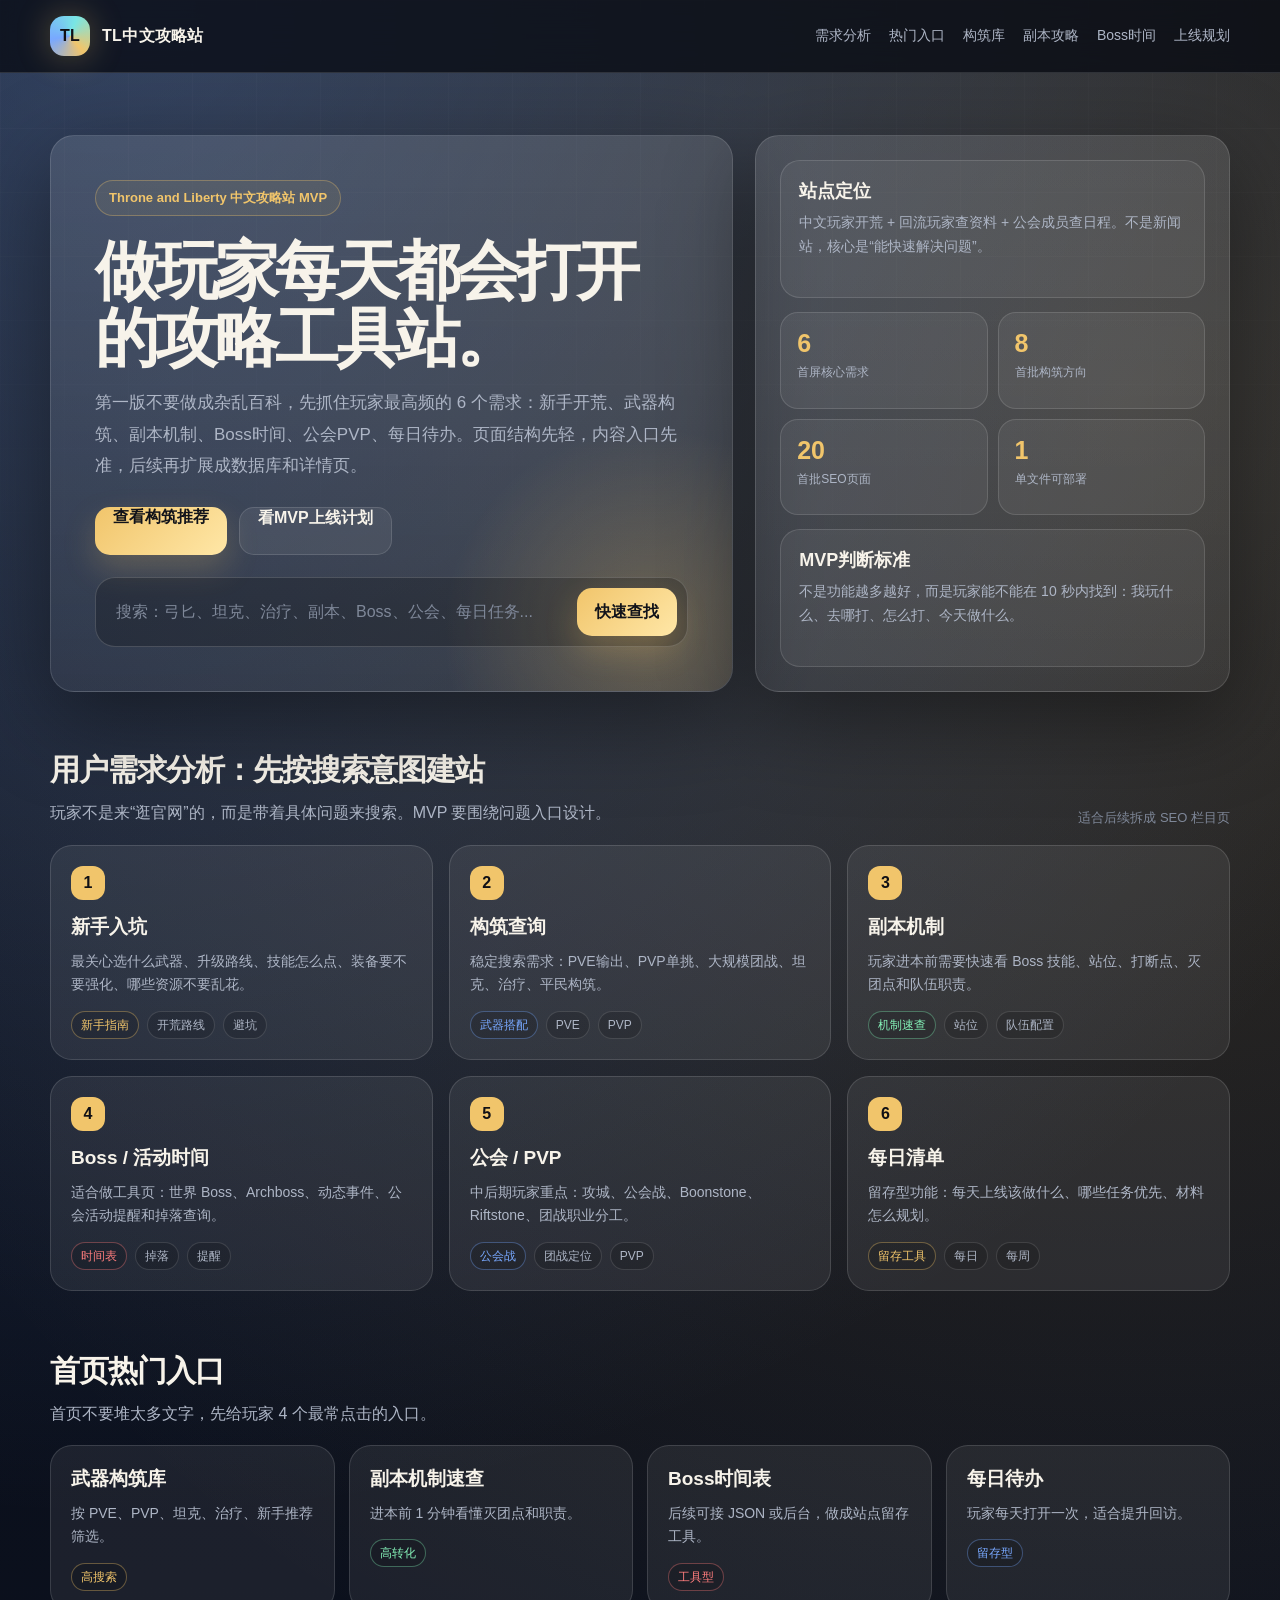
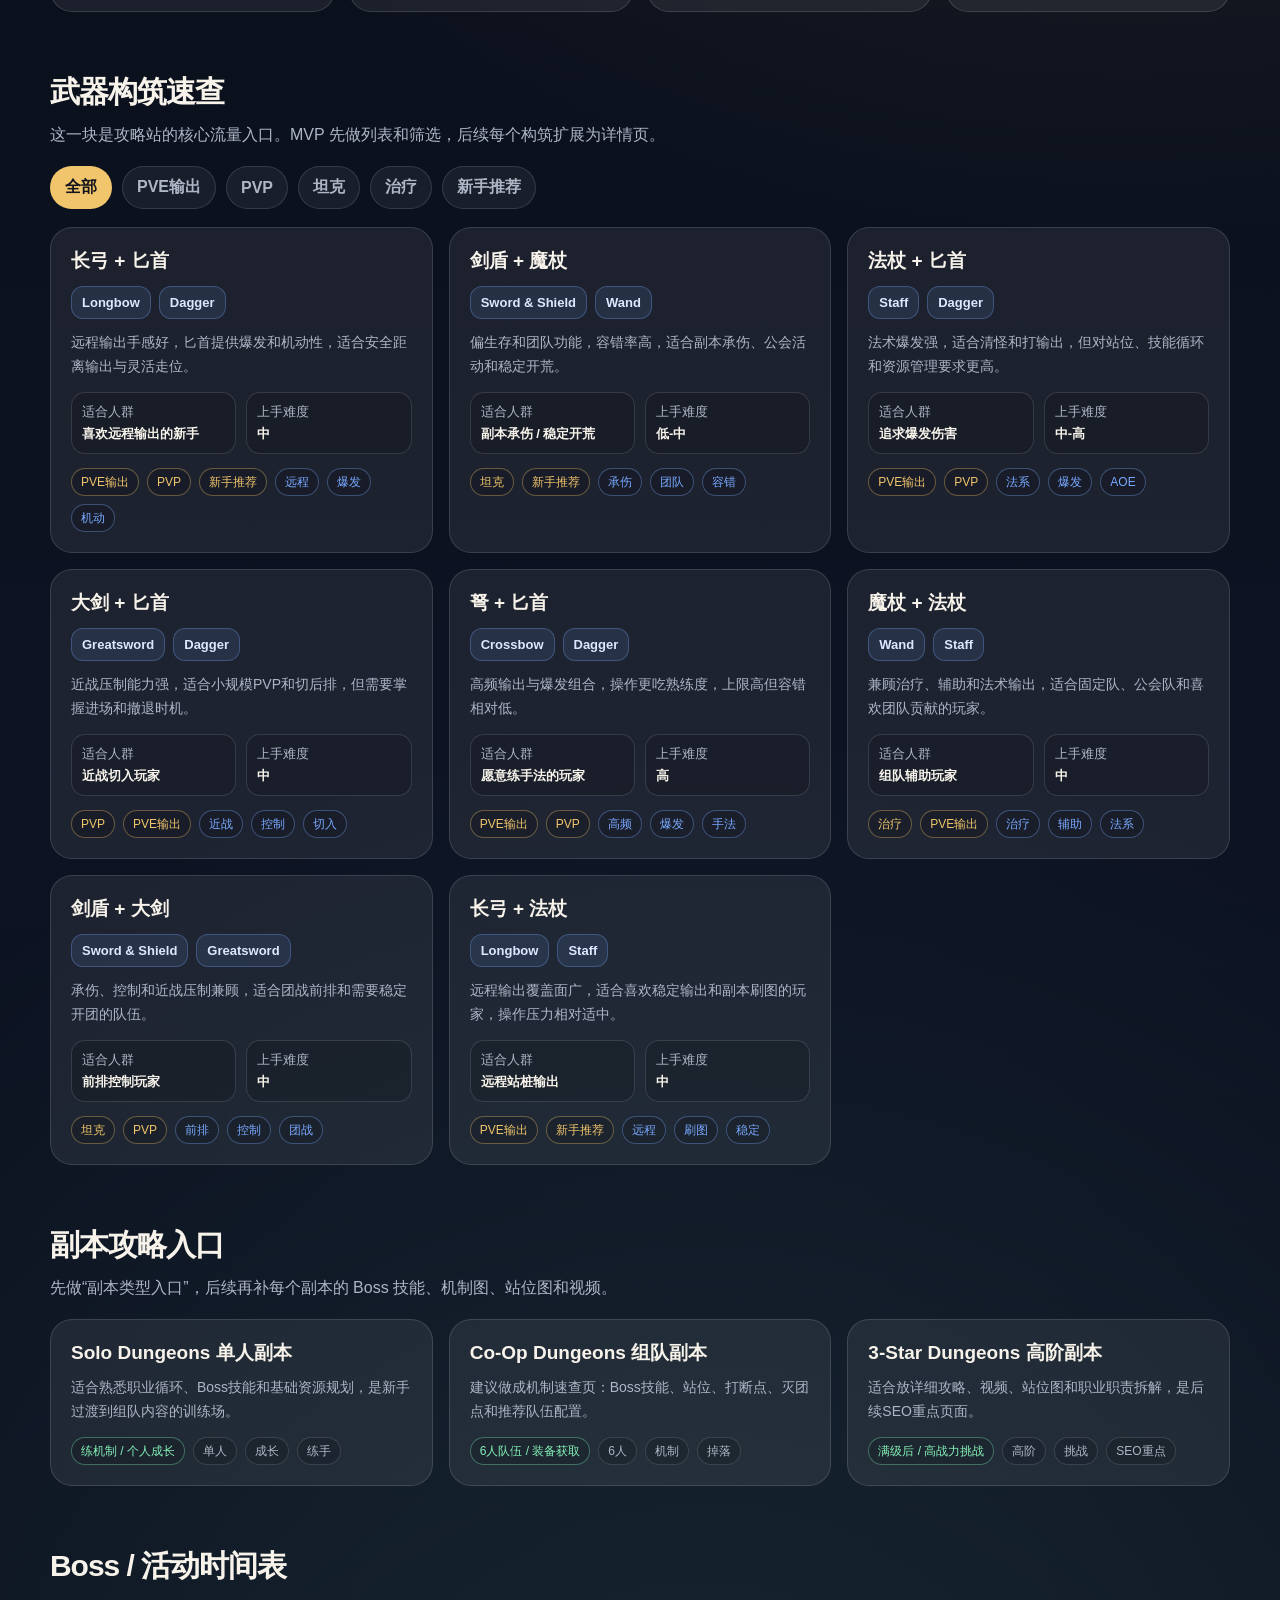
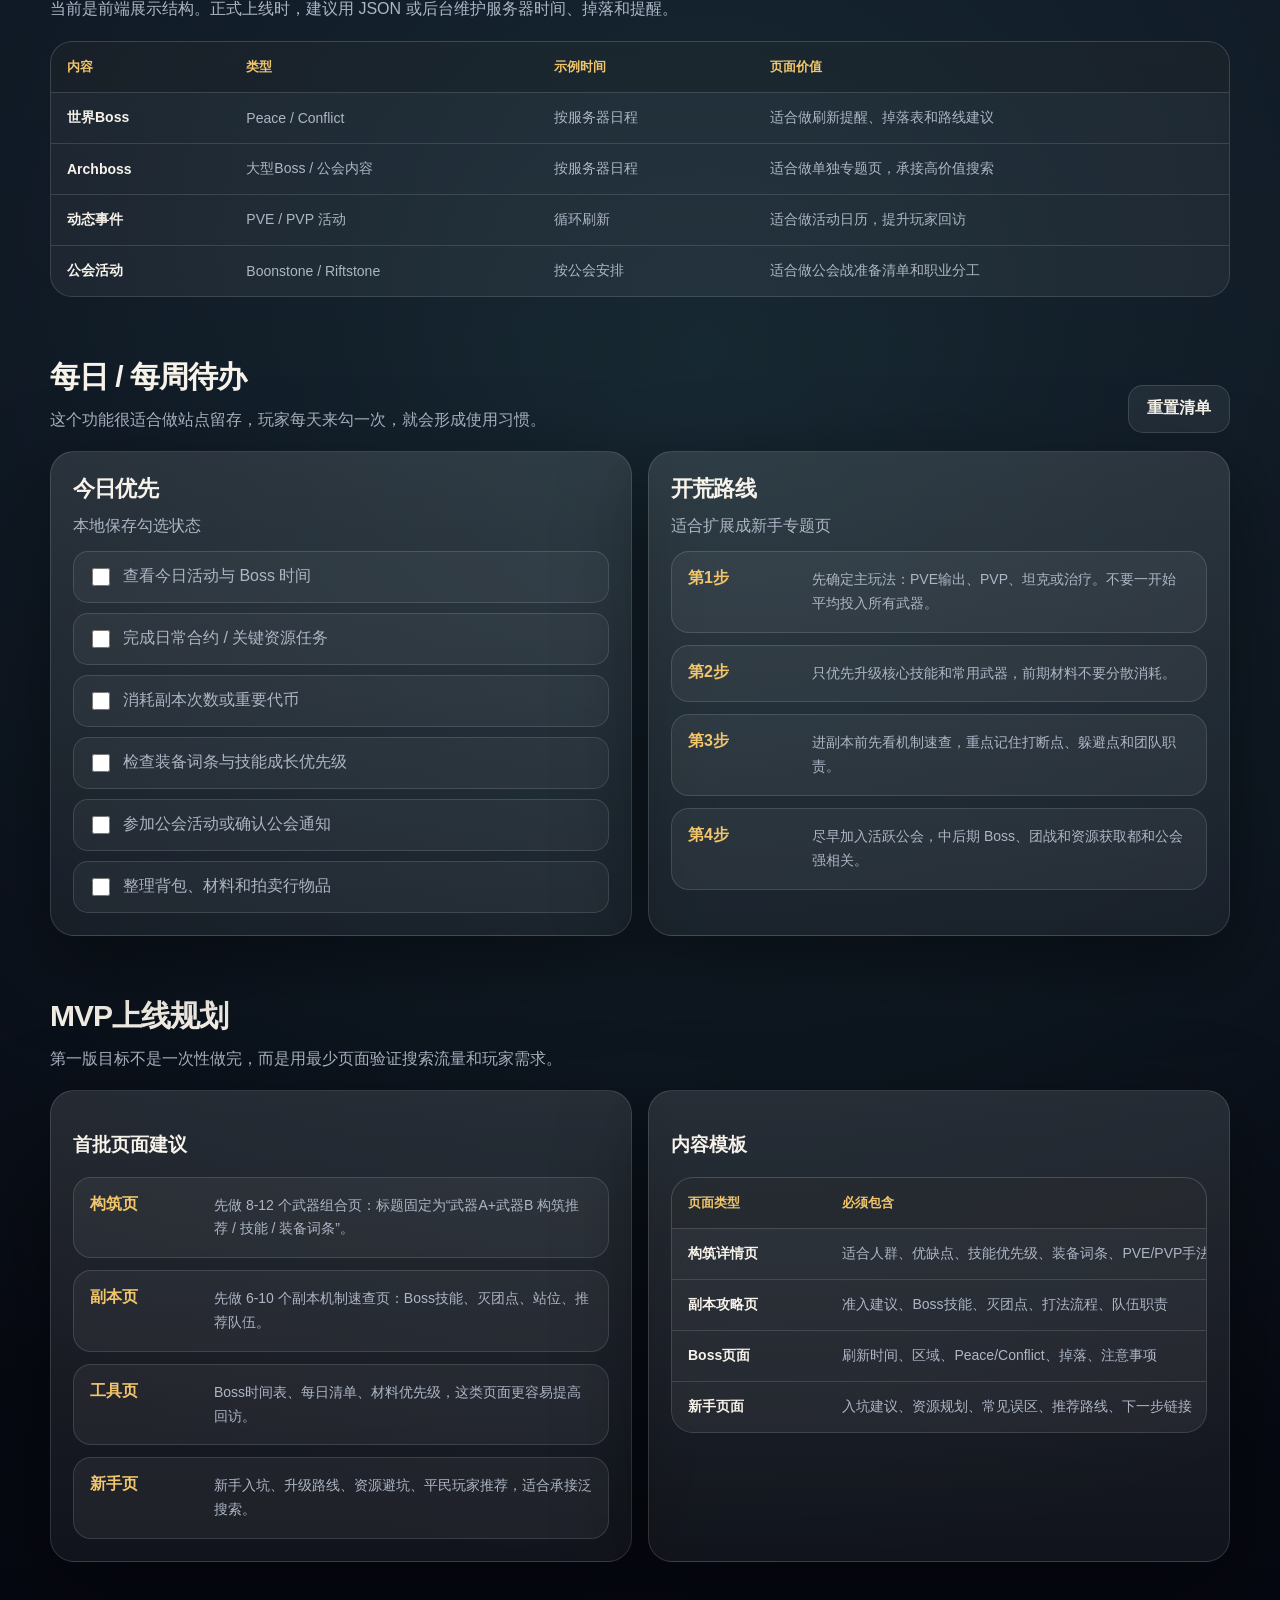
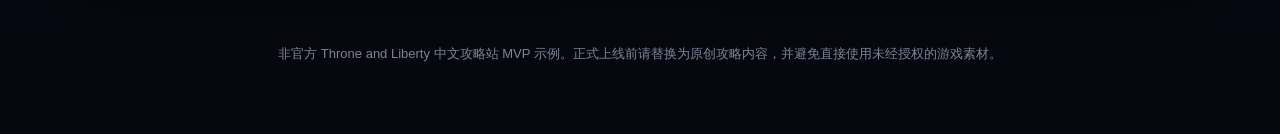
==== index.html @ 1a60528e "first website" ====
<!DOCTYPE html>
<html lang="zh-CN">
<head>
  <meta charset="UTF-8" />
  <meta name="viewport" content="width=device-width, initial-scale=1.0" />
  <title>Throne and Liberty 中文攻略站 MVP | 构筑、副本、Boss、每日清单</title>
  <meta name="description" content="Throne and Liberty 中文攻略站 MVP：新手开荒、武器构筑、副本机制、Boss时间、公会PVP、每日待办与SEO内容规划。" />
  <style>
    :root {
      --bg: #070a12;
      --bg2: #0d1322;
      --card: rgba(255,255,255,0.072);
      --card2: rgba(255,255,255,0.105);
      --line: rgba(255,255,255,0.13);
      --line2: rgba(241,197,107,0.32);
      --text: #f7f3ea;
      --muted: #aeb6c6;
      --muted2: #7f8899;
      --gold: #f1c56b;
      --blue: #78a8ff;
      --cyan: #79e6e4;
      --green: #84f0b7;
      --red: #ff7d7d;
      --shadow: 0 26px 90px rgba(0,0,0,.44);
      --radius: 24px;
    }

    * { box-sizing: border-box; }
    html { scroll-behavior: smooth; }
    body {
      margin: 0;
      color: var(--text);
      font-family: -apple-system, BlinkMacSystemFont, "Segoe UI", "Microsoft YaHei", Arial, sans-serif;
      background:
        radial-gradient(circle at 10% 0%, rgba(120,168,255,.32), transparent 30%),
        radial-gradient(circle at 88% 8%, rgba(241,197,107,.20), transparent 31%),
        radial-gradient(circle at 55% 72%, rgba(121,230,228,.12), transparent 34%),
        linear-gradient(180deg, var(--bg), var(--bg2) 48%, #060810);
      min-height: 100vh;
    }
    body::before {
      content: "";
      position: fixed;
      inset: 0;
      pointer-events: none;
      background-image:
        linear-gradient(rgba(255,255,255,.035) 1px, transparent 1px),
        linear-gradient(90deg, rgba(255,255,255,.035) 1px, transparent 1px);
      background-size: 64px 64px;
      mask-image: linear-gradient(180deg, rgba(0,0,0,.65), transparent 78%);
    }
    a { color: inherit; text-decoration: none; }
    button, input { font: inherit; }
    .container { width: min(1180px, calc(100% - 36px)); margin: 0 auto; }

    .topbar {
      position: sticky;
      top: 0;
      z-index: 50;
      background: rgba(7,10,18,.76);
      border-bottom: 1px solid var(--line);
      backdrop-filter: blur(18px);
    }
    .nav {
      height: 72px;
      display: flex;
      align-items: center;
      justify-content: space-between;
      gap: 18px;
    }
    .brand {
      display: flex;
      align-items: center;
      gap: 12px;
      font-weight: 900;
      letter-spacing: .02em;
    }
    .brand-mark {
      width: 40px;
      height: 40px;
      border-radius: 14px;
      display: grid;
      place-items: center;
      color: #101015;
      background: conic-gradient(from 140deg, var(--gold), var(--blue), var(--cyan), var(--gold));
      box-shadow: 0 0 34px rgba(241,197,107,.32);
    }
    .nav-links {
      display: flex;
      align-items: center;
      gap: 18px;
      color: var(--muted);
      font-size: 14px;
      white-space: nowrap;
    }
    .nav-links a:hover { color: var(--gold); }

    .hero {
      padding: 62px 0 28px;
      display: grid;
      grid-template-columns: 1.18fr .82fr;
      gap: 22px;
      align-items: stretch;
    }
    .panel {
      border: 1px solid var(--line);
      background: linear-gradient(180deg, rgba(255,255,255,.11), rgba(255,255,255,.048));
      border-radius: var(--radius);
      box-shadow: var(--shadow);
      position: relative;
      overflow: hidden;
    }
    .hero-main { padding: 44px; min-height: 430px; }
    .hero-main::after {
      content: "";
      position: absolute;
      right: -130px;
      bottom: -155px;
      width: 430px;
      height: 430px;
      border-radius: 50%;
      background: radial-gradient(circle, rgba(241,197,107,.25), transparent 67%);
    }
    .eyebrow {
      display: inline-flex;
      align-items: center;
      gap: 8px;
      padding: 8px 13px;
      border: 1px solid var(--line2);
      border-radius: 999px;
      color: var(--gold);
      background: rgba(241,197,107,.08);
      font-size: 13px;
      font-weight: 800;
    }
    h1 {
      margin: 22px 0 16px;
      font-size: clamp(36px, 5vw, 66px);
      line-height: 1.04;
      letter-spacing: -.06em;
    }
    .hero-desc {
      max-width: 740px;
      color: var(--muted);
      font-size: 17px;
      line-height: 1.85;
      margin: 0 0 26px;
      position: relative;
      z-index: 1;
    }
    .hero-actions {
      display: flex;
      gap: 12px;
      flex-wrap: wrap;
      margin-bottom: 22px;
      position: relative;
      z-index: 1;
    }
    .btn {
      height: 48px;
      border: 0;
      border-radius: 15px;
      padding: 0 18px;
      font-weight: 900;
      cursor: pointer;
      color: #11131a;
      background: linear-gradient(135deg, var(--gold), #ffe7a7);
      box-shadow: 0 14px 32px rgba(241,197,107,.22);
    }
    .btn.secondary {
      color: var(--text);
      background: rgba(255,255,255,.07);
      border: 1px solid var(--line);
      box-shadow: none;
    }
    .search-box {
      position: relative;
      z-index: 1;
      display: grid;
      grid-template-columns: 1fr auto;
      gap: 10px;
      padding: 10px;
      border: 1px solid rgba(255,255,255,.16);
      border-radius: 20px;
      background: rgba(0,0,0,.22);
    }
    .search-box input {
      min-width: 0;
      height: 48px;
      border: 0;
      outline: 0;
      color: var(--text);
      background: transparent;
      padding: 0 10px;
    }
    .search-box input::placeholder { color: #7f8899; }

    .hero-side { padding: 24px; display: grid; gap: 14px; }
    .side-card {
      padding: 18px;
      border: 1px solid var(--line);
      border-radius: 20px;
      background: rgba(255,255,255,.055);
    }
    .side-card h3 { margin: 0 0 8px; font-size: 18px; }
    .side-card p { margin: 0; color: var(--muted); line-height: 1.7; font-size: 14px; }
    .metric-grid { display: grid; grid-template-columns: 1fr 1fr; gap: 10px; }
    .metric {
      padding: 16px;
      border-radius: 18px;
      background: rgba(255,255,255,.06);
      border: 1px solid var(--line);
    }
    .metric b { display: block; color: var(--gold); font-size: 25px; margin-bottom: 4px; }
    .metric span { color: var(--muted); font-size: 12px; }

    .section { padding: 30px 0; }
    .section-head {
      display: flex;
      justify-content: space-between;
      align-items: end;
      gap: 18px;
      margin-bottom: 18px;
    }
    .section-head h2 { margin: 0; font-size: 30px; letter-spacing: -.035em; }
    .section-head p { margin: 8px 0 0; color: var(--muted); line-height: 1.7; }
    .note { color: var(--muted2); font-size: 13px; }

    .grid-4 { display: grid; grid-template-columns: repeat(4, 1fr); gap: 14px; }
    .grid-3 { display: grid; grid-template-columns: repeat(3, 1fr); gap: 16px; }
    .grid-2 { display: grid; grid-template-columns: repeat(2, 1fr); gap: 16px; }
    .card {
      padding: 20px;
      border: 1px solid var(--line);
      border-radius: 22px;
      background: var(--card);
      transition: .18s ease;
    }
    .card:hover {
      transform: translateY(-4px);
      border-color: rgba(241,197,107,.48);
      background: var(--card2);
    }
    .card h3 { margin: 0 0 10px; font-size: 19px; }
    .card p { margin: 0 0 14px; color: var(--muted); line-height: 1.68; font-size: 14px; }
    .card .small { color: var(--muted2); font-size: 13px; }
    .num {
      width: 34px;
      height: 34px;
      display: grid;
      place-items: center;
      border-radius: 12px;
      color: #101015;
      font-weight: 900;
      background: var(--gold);
      margin-bottom: 14px;
    }
    .tags { display: flex; flex-wrap: wrap; gap: 8px; }
    .tag {
      display: inline-flex;
      align-items: center;
      min-height: 28px;
      padding: 5px 9px;
      border-radius: 999px;
      color: var(--muted);
      border: 1px solid var(--line);
      background: rgba(0,0,0,.15);
      font-size: 12px;
      line-height: 1;
    }
    .tag.gold { color: var(--gold); border-color: rgba(241,197,107,.36); }
    .tag.blue { color: var(--blue); border-color: rgba(120,168,255,.36); }
    .tag.green { color: var(--green); border-color: rgba(132,240,183,.36); }
    .tag.red { color: var(--red); border-color: rgba(255,125,125,.36); }

    .chips { display: flex; flex-wrap: wrap; gap: 10px; margin: 0 0 18px; }
    .chip {
      border: 1px solid var(--line);
      border-radius: 999px;
      padding: 10px 14px;
      color: var(--muted);
      background: rgba(255,255,255,.055);
      cursor: pointer;
      font-weight: 800;
    }
    .chip.active, .chip:hover { color: #11131a; background: var(--gold); border-color: transparent; }

    .weapon-line { display: flex; gap: 8px; flex-wrap: wrap; margin: 12px 0; }
    .weapon {
      padding: 8px 10px;
      border-radius: 12px;
      color: #dbe8ff;
      border: 1px solid rgba(120,168,255,.30);
      background: rgba(120,168,255,.11);
      font-size: 13px;
      font-weight: 900;
    }
    .build-meta {
      display: grid;
      grid-template-columns: 1fr 1fr;
      gap: 10px;
      margin: 14px 0;
      color: var(--muted);
      font-size: 13px;
    }
    .meta-box {
      padding: 10px;
      border-radius: 14px;
      border: 1px solid var(--line);
      background: rgba(0,0,0,.14);
    }
    .meta-box b { display: block; color: var(--text); margin-top: 4px; }

    .table-wrap { overflow: auto; border-radius: 22px; border: 1px solid var(--line); background: rgba(255,255,255,.055); }
    table { width: 100%; border-collapse: collapse; min-width: 760px; }
    th, td { padding: 16px; border-bottom: 1px solid var(--line); text-align: left; }
    th { color: var(--gold); font-size: 13px; background: rgba(0,0,0,.18); }
    td { color: var(--muted); font-size: 14px; }
    td strong { color: var(--text); }
    tr:last-child td { border-bottom: 0; }

    .todo-list { display: grid; gap: 10px; }
    .todo {
      display: flex;
      align-items: center;
      gap: 10px;
      padding: 13px 14px;
      border: 1px solid var(--line);
      border-radius: 15px;
      color: var(--muted);
      background: rgba(255,255,255,.045);
    }
    .todo input { width: 18px; height: 18px; accent-color: var(--gold); }
    .todo.done { opacity: .55; text-decoration: line-through; }

    .roadmap { display: grid; gap: 12px; }
    .roadmap-item {
      display: grid;
      grid-template-columns: 110px 1fr;
      gap: 14px;
      padding: 16px;
      border-radius: 18px;
      border: 1px solid var(--line);
      background: rgba(255,255,255,.05);
    }
    .roadmap-item b { color: var(--gold); }
    .roadmap-item p { margin: 0; color: var(--muted); line-height: 1.7; font-size: 14px; }

    .empty {
      display: none;
      padding: 28px;
      border: 1px dashed var(--line);
      border-radius: 22px;
      color: var(--muted);
      text-align: center;
    }
    .footer { padding: 40px 0 58px; text-align: center; color: var(--muted2); font-size: 13px; }

    @media (max-width: 980px) {
      .hero, .grid-4, .grid-3, .grid-2 { grid-template-columns: 1fr; }
      .nav-links { display: none; }
      .hero-main { padding: 30px; min-height: auto; }
      .section-head { align-items: start; flex-direction: column; }
      .search-box { grid-template-columns: 1fr; }
      .btn { width: 100%; }
      .roadmap-item { grid-template-columns: 1fr; }
    }
  </style>
</head>
<body>
  <header class="topbar">
    <div class="container nav">
      <a class="brand" href="#top" aria-label="Throne and Liberty 中文攻略站首页">
        <span class="brand-mark">TL</span>
        <span>TL中文攻略站</span>
      </a>
      <nav class="nav-links" aria-label="主导航">
        <a href="#intent">需求分析</a>
        <a href="#hot">热门入口</a>
        <a href="#builds">构筑库</a>
        <a href="#dungeons">副本攻略</a>
        <a href="#boss">Boss时间</a>
        <a href="#roadmap">上线规划</a>
      </nav>
    </div>
  </header>

  <main id="top">
    <section class="container hero">
      <div class="panel hero-main">
        <span class="eyebrow">Throne and Liberty 中文攻略站 MVP</span>
        <h1>做玩家每天都会打开的攻略工具站。</h1>
        <p class="hero-desc">第一版不要做成杂乱百科，先抓住玩家最高频的 6 个需求：新手开荒、武器构筑、副本机制、Boss时间、公会PVP、每日待办。页面结构先轻，内容入口先准，后续再扩展成数据库和详情页。</p>
        <div class="hero-actions">
          <a class="btn" href="#builds">查看构筑推荐</a>
          <a class="btn secondary" href="#roadmap">看MVP上线计划</a>
        </div>
        <div class="search-box">
          <input id="globalSearch" type="search" placeholder="搜索：弓匕、坦克、治疗、副本、Boss、公会、每日任务..." />
          <button class="btn" onclick="runSearch()">快速查找</button>
        </div>
      </div>

      <aside class="panel hero-side">
        <div class="side-card">
          <h3>站点定位</h3>
          <p>中文玩家开荒 + 回流玩家查资料 + 公会成员查日程。不是新闻站，核心是“能快速解决问题”。</p>
        </div>
        <div class="metric-grid">
          <div class="metric"><b>6</b><span>首屏核心需求</span></div>
          <div class="metric"><b>8</b><span>首批构筑方向</span></div>
          <div class="metric"><b>20</b><span>首批SEO页面</span></div>
          <div class="metric"><b>1</b><span>单文件可部署</span></div>
        </div>
        <div class="side-card">
          <h3>MVP判断标准</h3>
          <p>不是功能越多越好，而是玩家能不能在 10 秒内找到：我玩什么、去哪打、怎么打、今天做什么。</p>
        </div>
      </aside>
    </section>

    <section id="intent" class="container section">
      <div class="section-head">
        <div>
          <h2>用户需求分析：先按搜索意图建站</h2>
          <p>玩家不是来“逛官网”的，而是带着具体问题来搜索。MVP 要围绕问题入口设计。</p>
        </div>
        <span class="note">适合后续拆成 SEO 栏目页</span>
      </div>
      <div class="grid-3">
        <article class="card searchable" data-keywords="新手 入坑 开荒 升级 资源 装备 技能">
          <span class="num">1</span>
          <h3>新手入坑</h3>
          <p>最关心选什么武器、升级路线、技能怎么点、装备要不要强化、哪些资源不要乱花。</p>
          <div class="tags"><span class="tag gold">新手指南</span><span class="tag">开荒路线</span><span class="tag">避坑</span></div>
        </article>
        <article class="card searchable" data-keywords="build 构筑 武器 职业 弓匕 大剑 匕首 法杖 坦克 治疗 输出">
          <span class="num">2</span>
          <h3>构筑查询</h3>
          <p>稳定搜索需求：PVE输出、PVP单挑、大规模团战、坦克、治疗、平民构筑。</p>
          <div class="tags"><span class="tag blue">武器搭配</span><span class="tag">PVE</span><span class="tag">PVP</span></div>
        </article>
        <article class="card searchable" data-keywords="副本 地下城 机制 boss 打法 站位 灭团点">
          <span class="num">3</span>
          <h3>副本机制</h3>
          <p>玩家进本前需要快速看 Boss 技能、站位、打断点、灭团点和队伍职责。</p>
          <div class="tags"><span class="tag green">机制速查</span><span class="tag">站位</span><span class="tag">队伍配置</span></div>
        </article>
        <article class="card searchable" data-keywords="世界boss archboss 时间 掉落 活动 日程 服务器">
          <span class="num">4</span>
          <h3>Boss / 活动时间</h3>
          <p>适合做工具页：世界 Boss、Archboss、动态事件、公会活动提醒和掉落查询。</p>
          <div class="tags"><span class="tag red">时间表</span><span class="tag">掉落</span><span class="tag">提醒</span></div>
        </article>
        <article class="card searchable" data-keywords="公会 pvp 攻城 团战 boonstone riftstone 战场">
          <span class="num">5</span>
          <h3>公会 / PVP</h3>
          <p>中后期玩家重点：攻城、公会战、Boonstone、Riftstone、团战职业分工。</p>
          <div class="tags"><span class="tag blue">公会战</span><span class="tag">团战定位</span><span class="tag">PVP</span></div>
        </article>
        <article class="card searchable" data-keywords="每日 每周 checklist 任务 材料 合约 代币">
          <span class="num">6</span>
          <h3>每日清单</h3>
          <p>留存型功能：每天上线该做什么、哪些任务优先、材料怎么规划。</p>
          <div class="tags"><span class="tag gold">留存工具</span><span class="tag">每日</span><span class="tag">每周</span></div>
        </article>
      </div>
    </section>

    <section id="hot" class="container section">
      <div class="section-head">
        <div>
          <h2>首页热门入口</h2>
          <p>首页不要堆太多文字，先给玩家 4 个最常点击的入口。</p>
        </div>
      </div>
      <div class="grid-4">
        <a class="card searchable" href="#builds" data-keywords="武器 构筑 build 推荐">
          <h3>武器构筑库</h3>
          <p>按 PVE、PVP、坦克、治疗、新手推荐筛选。</p>
          <span class="tag gold">高搜索</span>
        </a>
        <a class="card searchable" href="#dungeons" data-keywords="副本 机制 攻略 地下城 boss">
          <h3>副本机制速查</h3>
          <p>进本前 1 分钟看懂灭团点和职责。</p>
          <span class="tag green">高转化</span>
        </a>
        <a class="card searchable" href="#boss" data-keywords="boss 时间 世界boss archboss 掉落">
          <h3>Boss时间表</h3>
          <p>后续可接 JSON 或后台，做成站点留存工具。</p>
          <span class="tag red">工具型</span>
        </a>
        <a class="card searchable" href="#daily" data-keywords="每日 清单 每周 任务 checklist">
          <h3>每日待办</h3>
          <p>玩家每天打开一次，适合提升回访。</p>
          <span class="tag blue">留存型</span>
        </a>
      </div>
    </section>

    <section id="builds" class="container section">
      <div class="section-head">
        <div>
          <h2>武器构筑速查</h2>
          <p>这一块是攻略站的核心流量入口。MVP 先做列表和筛选，后续每个构筑扩展为详情页。</p>
        </div>
      </div>
      <div class="chips" id="buildFilters">
        <button class="chip active" data-role="全部">全部</button>
        <button class="chip" data-role="PVE输出">PVE输出</button>
        <button class="chip" data-role="PVP">PVP</button>
        <button class="chip" data-role="坦克">坦克</button>
        <button class="chip" data-role="治疗">治疗</button>
        <button class="chip" data-role="新手推荐">新手推荐</button>
      </div>
      <div class="grid-3" id="buildGrid"></div>
      <div class="empty" id="buildEmpty">没有匹配到构筑，可以换个关键词试试。</div>
    </section>

    <section id="dungeons" class="container section">
      <div class="section-head">
        <div>
          <h2>副本攻略入口</h2>
          <p>先做“副本类型入口”，后续再补每个副本的 Boss 技能、机制图、站位图和视频。</p>
        </div>
      </div>
      <div class="grid-3" id="dungeonGrid"></div>
    </section>

    <section id="boss" class="container section">
      <div class="section-head">
        <div>
          <h2>Boss / 活动时间表</h2>
          <p>当前是前端展示结构。正式上线时，建议用 JSON 或后台维护服务器时间、掉落和提醒。</p>
        </div>
      </div>
      <div class="table-wrap">
        <table>
          <thead>
            <tr>
              <th>内容</th>
              <th>类型</th>
              <th>示例时间</th>
              <th>页面价值</th>
            </tr>
          </thead>
          <tbody id="bossTable"></tbody>
        </table>
      </div>
    </section>

    <section id="daily" class="container section">
      <div class="section-head">
        <div>
          <h2>每日 / 每周待办</h2>
          <p>这个功能很适合做站点留存，玩家每天来勾一次，就会形成使用习惯。</p>
        </div>
        <button class="btn secondary" onclick="resetTodos()">重置清单</button>
      </div>
      <div class="grid-2">
        <div class="panel" style="padding:22px;">
          <div class="section-head" style="margin-bottom:12px;">
            <div><h2 style="font-size:22px;">今日优先</h2><p>本地保存勾选状态</p></div>
          </div>
          <div class="todo-list" id="todoList"></div>
        </div>
        <div class="panel" style="padding:22px;">
          <div class="section-head" style="margin-bottom:12px;">
            <div><h2 style="font-size:22px;">开荒路线</h2><p>适合扩展成新手专题页</p></div>
          </div>
          <div class="roadmap">
            <div class="roadmap-item"><b>第1步</b><p>先确定主玩法：PVE输出、PVP、坦克或治疗。不要一开始平均投入所有武器。</p></div>
            <div class="roadmap-item"><b>第2步</b><p>只优先升级核心技能和常用武器，前期材料不要分散消耗。</p></div>
            <div class="roadmap-item"><b>第3步</b><p>进副本前先看机制速查，重点记住打断点、躲避点和团队职责。</p></div>
            <div class="roadmap-item"><b>第4步</b><p>尽早加入活跃公会，中后期 Boss、团战和资源获取都和公会强相关。</p></div>
          </div>
        </div>
      </div>
    </section>

    <section id="roadmap" class="container section">
      <div class="section-head">
        <div>
          <h2>MVP上线规划</h2>
          <p>第一版目标不是一次性做完，而是用最少页面验证搜索流量和玩家需求。</p>
        </div>
      </div>
      <div class="grid-2">
        <div class="panel" style="padding:22px;">
          <h3>首批页面建议</h3>
          <div class="roadmap" style="margin-top:14px;">
            <div class="roadmap-item"><b>构筑页</b><p>先做 8-12 个武器组合页：标题固定为“武器A+武器B 构筑推荐 / 技能 / 装备词条”。</p></div>
            <div class="roadmap-item"><b>副本页</b><p>先做 6-10 个副本机制速查页：Boss技能、灭团点、站位、推荐队伍。</p></div>
            <div class="roadmap-item"><b>工具页</b><p>Boss时间表、每日清单、材料优先级，这类页面更容易提高回访。</p></div>
            <div class="roadmap-item"><b>新手页</b><p>新手入坑、升级路线、资源避坑、平民玩家推荐，适合承接泛搜索。</p></div>
          </div>
        </div>
        <div class="panel" style="padding:22px;">
          <h3>内容模板</h3>
          <div class="table-wrap" style="margin-top:14px;">
            <table>
              <thead><tr><th>页面类型</th><th>必须包含</th></tr></thead>
              <tbody>
                <tr><td><strong>构筑详情页</strong></td><td>适合人群、优缺点、技能优先级、装备词条、PVE/PVP手法</td></tr>
                <tr><td><strong>副本攻略页</strong></td><td>准入建议、Boss技能、灭团点、打法流程、队伍职责</td></tr>
                <tr><td><strong>Boss页面</strong></td><td>刷新时间、区域、Peace/Conflict、掉落、注意事项</td></tr>
                <tr><td><strong>新手页面</strong></td><td>入坑建议、资源规划、常见误区、推荐路线、下一步链接</td></tr>
              </tbody>
            </table>
          </div>
        </div>
      </div>
    </section>
  </main>

  <footer class="container footer">
    <p>非官方 Throne and Liberty 中文攻略站 MVP 示例。正式上线前请替换为原创攻略内容，并避免直接使用未经授权的游戏素材。</p>
  </footer>

  <script>
    const builds = [
      { name: "长弓 + 匕首", role: ["PVE输出", "PVP", "新手推荐"], weapons: ["Longbow", "Dagger"], difficulty: "中", crowd: "喜欢远程输出的新手", summary: "远程输出手感好，匕首提供爆发和机动性，适合安全距离输出与灵活走位。", tags: ["远程", "爆发", "机动"] },
      { name: "剑盾 + 魔杖", role: ["坦克", "新手推荐"], weapons: ["Sword & Shield", "Wand"], difficulty: "低-中", crowd: "副本承伤 / 稳定开荒", summary: "偏生存和团队功能，容错率高，适合副本承伤、公会活动和稳定开荒。", tags: ["承伤", "团队", "容错"] },
      { name: "法杖 + 匕首", role: ["PVE输出", "PVP"], weapons: ["Staff", "Dagger"], difficulty: "中-高", crowd: "追求爆发伤害", summary: "法术爆发强，适合清怪和打输出，但对站位、技能循环和资源管理要求更高。", tags: ["法系", "爆发", "AOE"] },
      { name: "大剑 + 匕首", role: ["PVP", "PVE输出"], weapons: ["Greatsword", "Dagger"], difficulty: "中", crowd: "近战切入玩家", summary: "近战压制能力强，适合小规模PVP和切后排，但需要掌握进场和撤退时机。", tags: ["近战", "控制", "切入"] },
      { name: "弩 + 匕首", role: ["PVE输出", "PVP"], weapons: ["Crossbow", "Dagger"], difficulty: "高", crowd: "愿意练手法的玩家", summary: "高频输出与爆发组合，操作更吃熟练度，上限高但容错相对低。", tags: ["高频", "爆发", "手法"] },
      { name: "魔杖 + 法杖", role: ["治疗", "PVE输出"], weapons: ["Wand", "Staff"], difficulty: "中", crowd: "组队辅助玩家", summary: "兼顾治疗、辅助和法术输出，适合固定队、公会队和喜欢团队贡献的玩家。", tags: ["治疗", "辅助", "法系"] },
      { name: "剑盾 + 大剑", role: ["坦克", "PVP"], weapons: ["Sword & Shield", "Greatsword"], difficulty: "中", crowd: "前排控制玩家", summary: "承伤、控制和近战压制兼顾，适合团战前排和需要稳定开团的队伍。", tags: ["前排", "控制", "团战"] },
      { name: "长弓 + 法杖", role: ["PVE输出", "新手推荐"], weapons: ["Longbow", "Staff"], difficulty: "中", crowd: "远程站桩输出", summary: "远程输出覆盖面广，适合喜欢稳定输出和副本刷图的玩家，操作压力相对适中。", tags: ["远程", "刷图", "稳定"] }
    ];

    const dungeons = [
      { title: "Solo Dungeons 单人副本", level: "练机制 / 个人成长", summary: "适合熟悉职业循环、Boss技能和基础资源规划，是新手过渡到组队内容的训练场。", tags: ["单人", "成长", "练手"] },
      { title: "Co-Op Dungeons 组队副本", level: "6人队伍 / 装备获取", summary: "建议做成机制速查页：Boss技能、站位、打断点、灭团点和推荐队伍配置。", tags: ["6人", "机制", "掉落"] },
      { title: "3-Star Dungeons 高阶副本", level: "满级后 / 高战力挑战", summary: "适合放详细攻略、视频、站位图和职业职责拆解，是后续SEO重点页面。", tags: ["高阶", "挑战", "SEO重点"] }
    ];

    const bosses = [
      { name: "世界Boss", type: "Peace / Conflict", time: "按服务器日程", value: "适合做刷新提醒、掉落表和路线建议" },
      { name: "Archboss", type: "大型Boss / 公会内容", time: "按服务器日程", value: "适合做单独专题页，承接高价值搜索" },
      { name: "动态事件", type: "PVE / PVP 活动", time: "循环刷新", value: "适合做活动日历，提升玩家回访" },
      { name: "公会活动", type: "Boonstone / Riftstone", time: "按公会安排", value: "适合做公会战准备清单和职业分工" }
    ];

    const todos = [
      "查看今日活动与 Boss 时间",
      "完成日常合约 / 关键资源任务",
      "消耗副本次数或重要代币",
      "检查装备词条与技能成长优先级",
      "参加公会活动或确认公会通知",
      "整理背包、材料和拍卖行物品"
    ];

    let currentRole = "全部";

    function renderBuilds(keyword = "") {
      const grid = document.getElementById("buildGrid");
      const empty = document.getElementById("buildEmpty");
      const q = keyword.trim().toLowerCase();
      const list = builds.filter(item => {
        const rolePass = currentRole === "全部" || item.role.includes(currentRole);
        const text = [item.name, item.summary, item.crowd, item.weapons.join(" "), item.role.join(" "), item.tags.join(" ")].join(" ").toLowerCase();
        return rolePass && (!q || text.includes(q));
      });
      grid.innerHTML = list.map(item => `
        <article class="card searchable" data-keywords="${item.name} ${item.role.join(' ')} ${item.weapons.join(' ')} ${item.tags.join(' ')} ${item.crowd}">
          <h3>${item.name}</h3>
          <div class="weapon-line">${item.weapons.map(w => `<span class="weapon">${w}</span>`).join("")}</div>
          <p>${item.summary}</p>
          <div class="build-meta">
            <div class="meta-box">适合人群<b>${item.crowd}</b></div>
            <div class="meta-box">上手难度<b>${item.difficulty}</b></div>
          </div>
          <div class="tags">${item.role.map(r => `<span class="tag gold">${r}</span>`).join("")}${item.tags.map(t => `<span class="tag blue">${t}</span>`).join("")}</div>
        </article>
      `).join("");
      empty.style.display = list.length ? "none" : "block";
    }

    function renderDungeons() {
      const grid = document.getElementById("dungeonGrid");
      grid.innerHTML = dungeons.map(item => `
        <article class="card searchable" data-keywords="${item.title} ${item.level} ${item.tags.join(' ')} 副本 地下城 boss 机制">
          <h3>${item.title}</h3>
          <p>${item.summary}</p>
          <div class="tags"><span class="tag green">${item.level}</span>${item.tags.map(t => `<span class="tag">${t}</span>`).join("")}</div>
        </article>
      `).join("");
    }

    function renderBosses() {
      const tbody = document.getElementById("bossTable");
      tbody.innerHTML = bosses.map(item => `
        <tr class="searchable" data-keywords="${item.name} ${item.type} boss archboss 活动 时间 掉落 公会">
          <td><strong>${item.name}</strong></td>
          <td>${item.type}</td>
          <td>${item.time}</td>
          <td>${item.value}</td>
        </tr>
      `).join("");
    }

    function renderTodos() {
      const saved = JSON.parse(localStorage.getItem("tl-mvp-todos") || "{}");
      const list = document.getElementById("todoList");
      list.innerHTML = todos.map((todo, index) => `
        <label class="todo ${saved[index] ? 'done' : ''}">
          <input type="checkbox" ${saved[index] ? 'checked' : ''} onchange="toggleTodo(${index}, this.checked)" />
          <span>${todo}</span>
        </label>
      `).join("");
    }

    function toggleTodo(index, checked) {
      const saved = JSON.parse(localStorage.getItem("tl-mvp-todos") || "{}");
      saved[index] = checked;
      localStorage.setItem("tl-mvp-todos", JSON.stringify(saved));
      renderTodos();
    }

    function resetTodos() {
      localStorage.removeItem("tl-mvp-todos");
      renderTodos();
    }

    function runSearch() {
      const q = document.getElementById("globalSearch").value.trim().toLowerCase();
      renderBuilds(q);
      document.querySelectorAll(".searchable").forEach(el => {
        const text = (el.innerText + " " + (el.dataset.keywords || "")).toLowerCase();
        el.style.display = (!q || text.includes(q)) ? "" : "none";
      });
    }

    document.getElementById("globalSearch").addEventListener("input", runSearch);
    document.querySelectorAll("#buildFilters .chip").forEach(btn => {
      btn.addEventListener("click", () => {
        document.querySelectorAll("#buildFilters .chip").forEach(b => b.classList.remove("active"));
        btn.classList.add("active");
        currentRole = btn.dataset.role;
        renderBuilds(document.getElementById("globalSearch").value);
      });
    });

    renderBuilds();
    renderDungeons();
    renderBosses();
    renderTodos();
  </script>
</body>
</html>
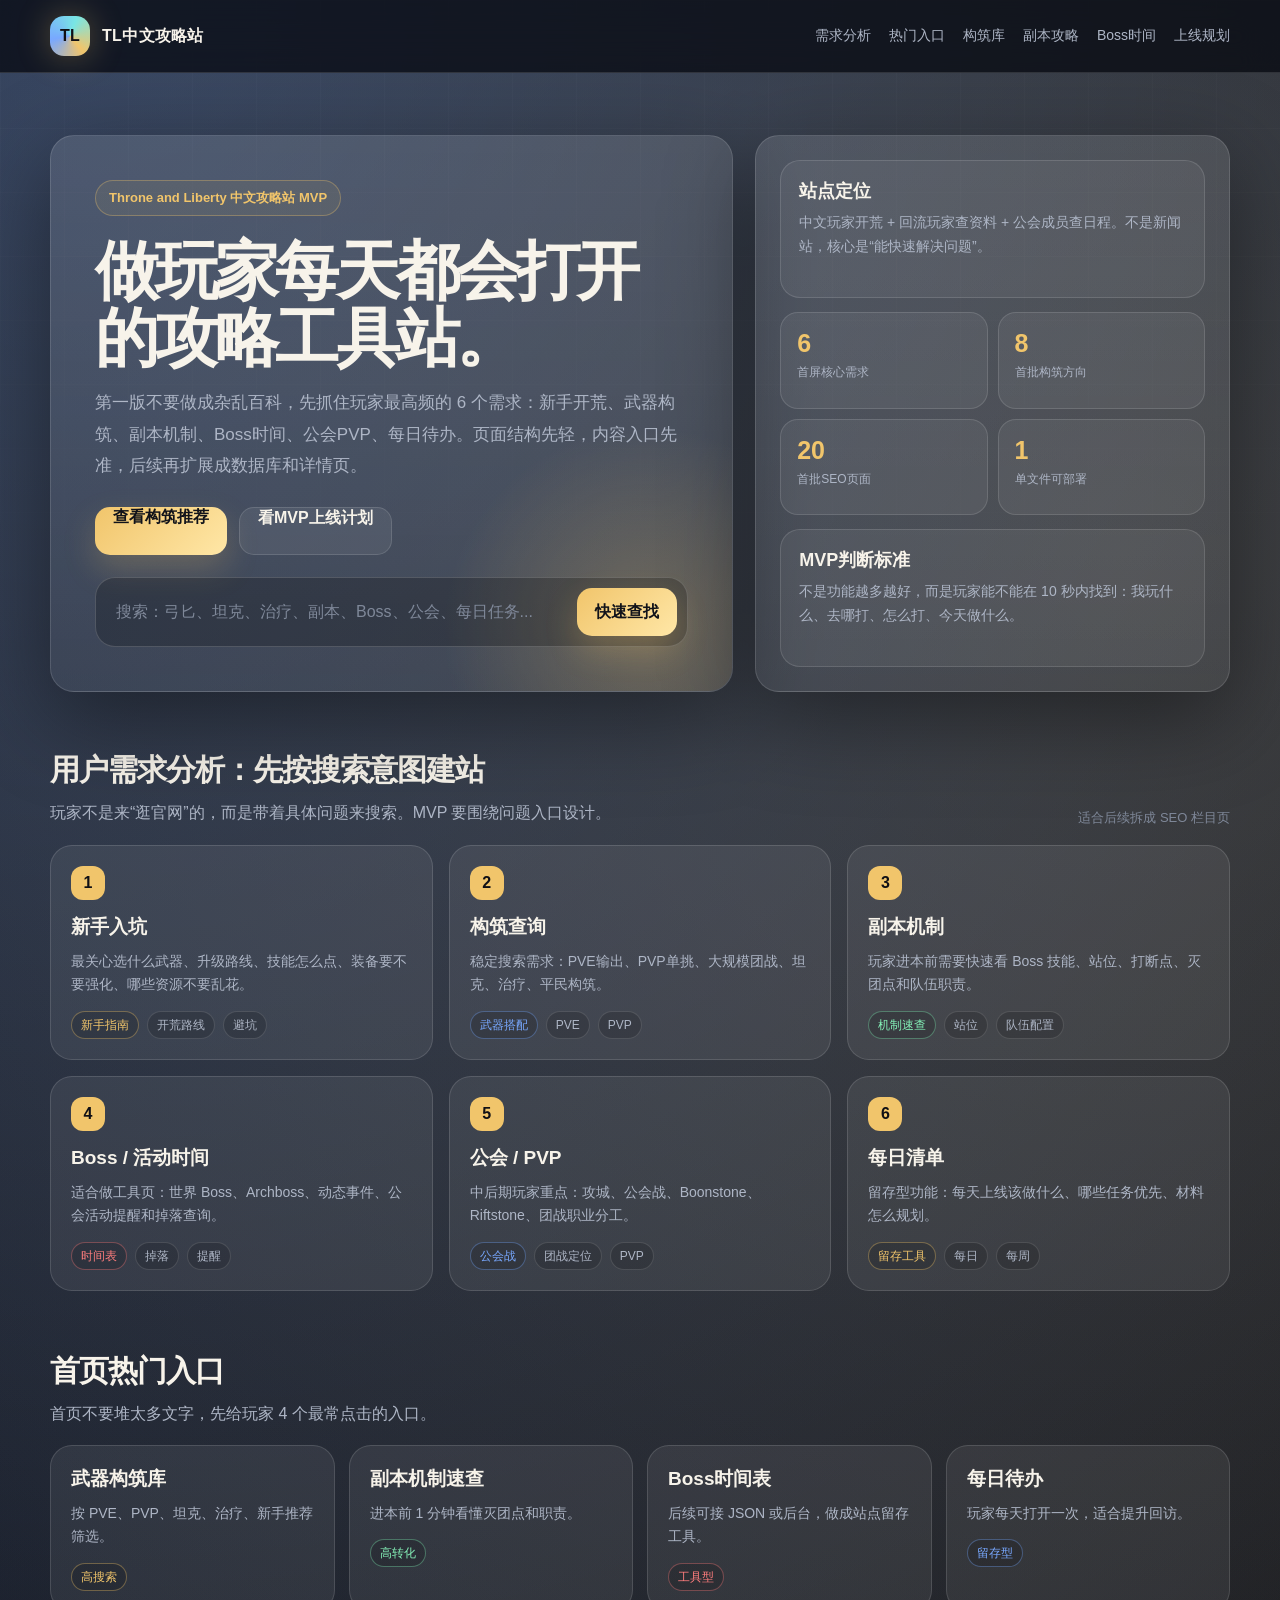
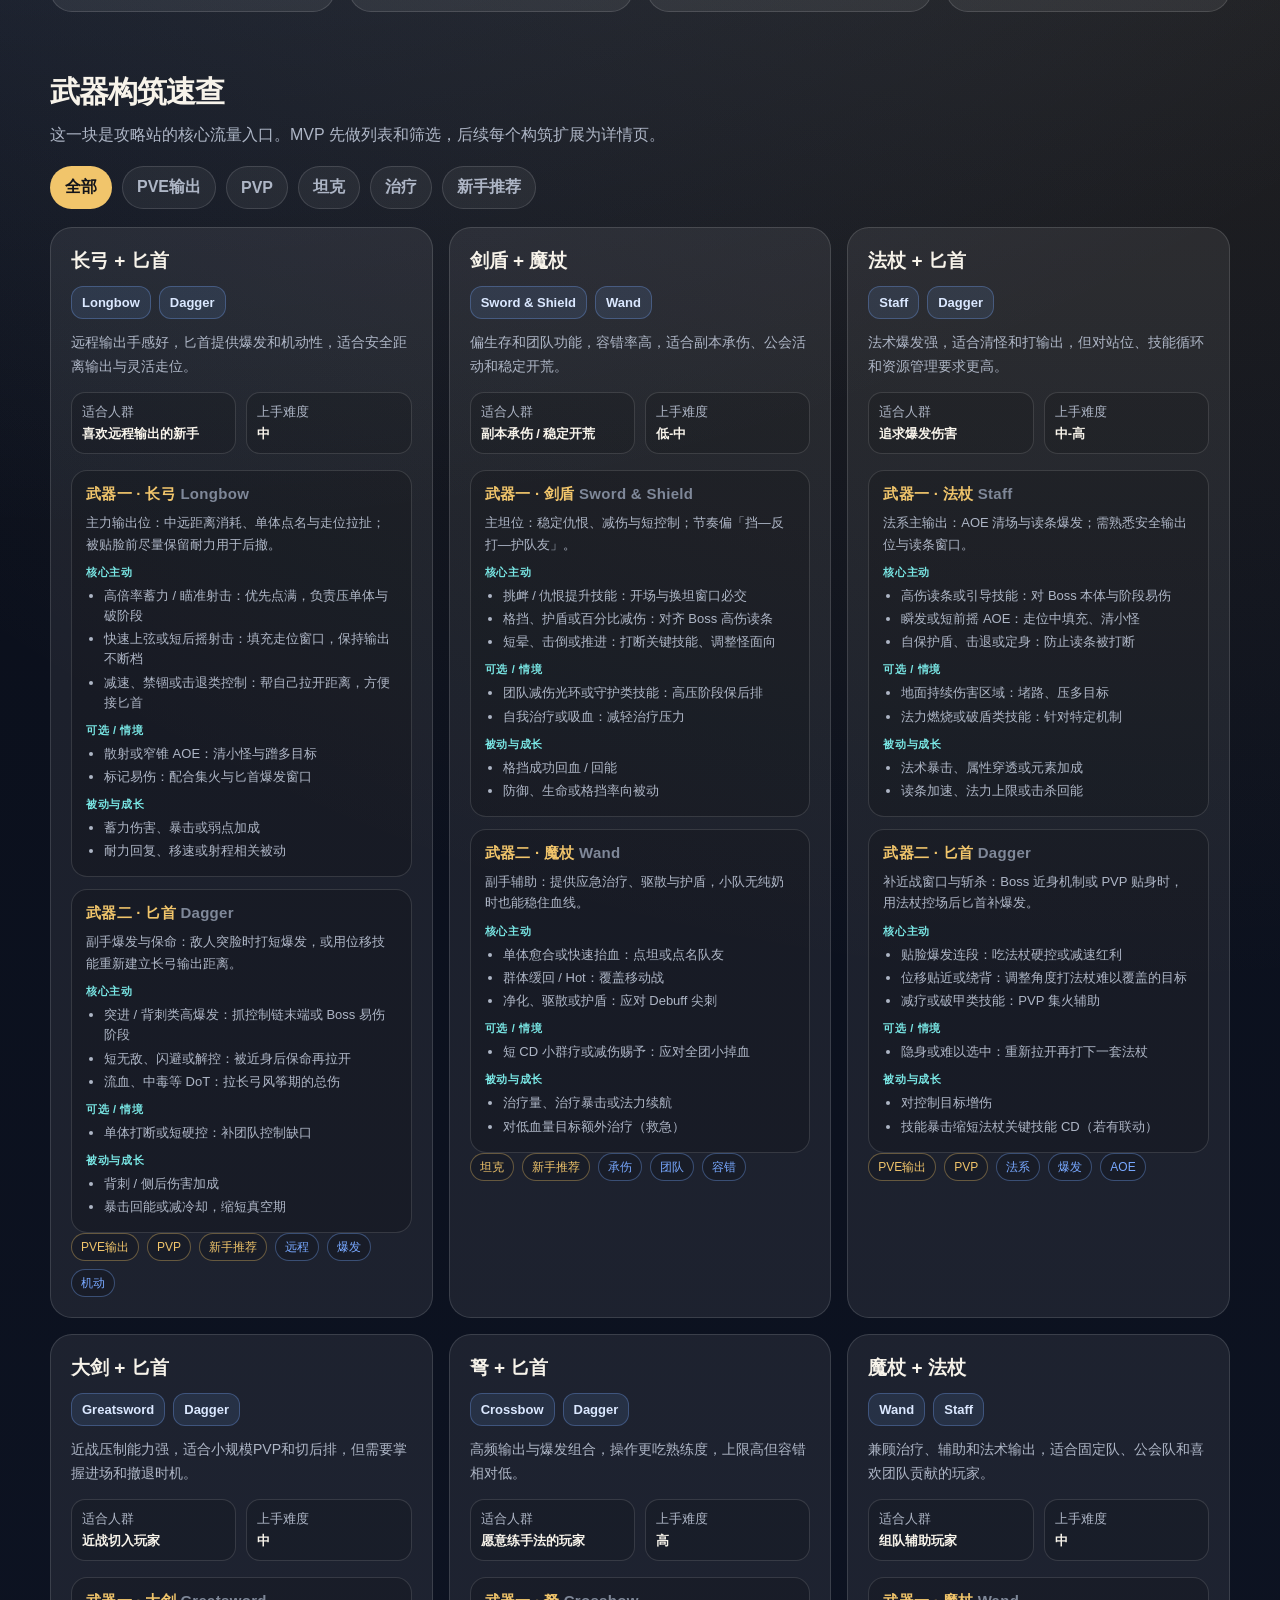
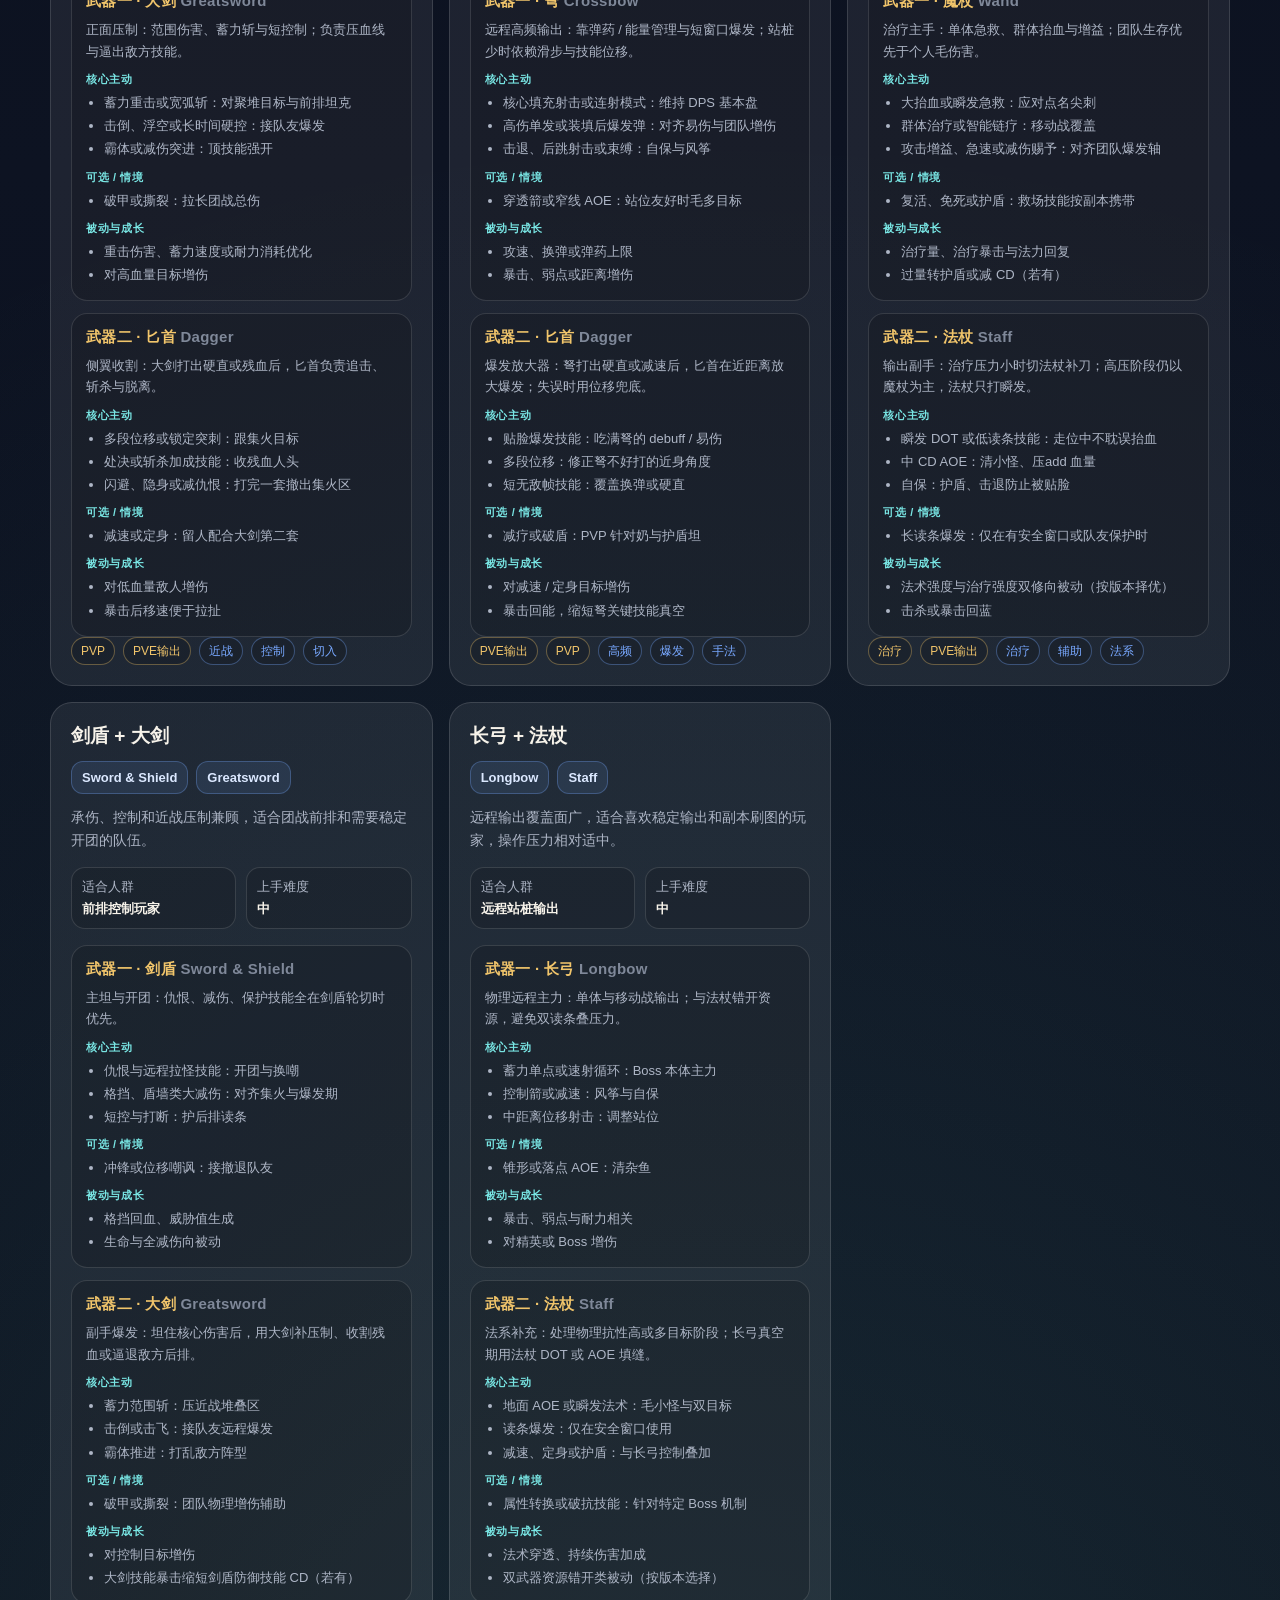
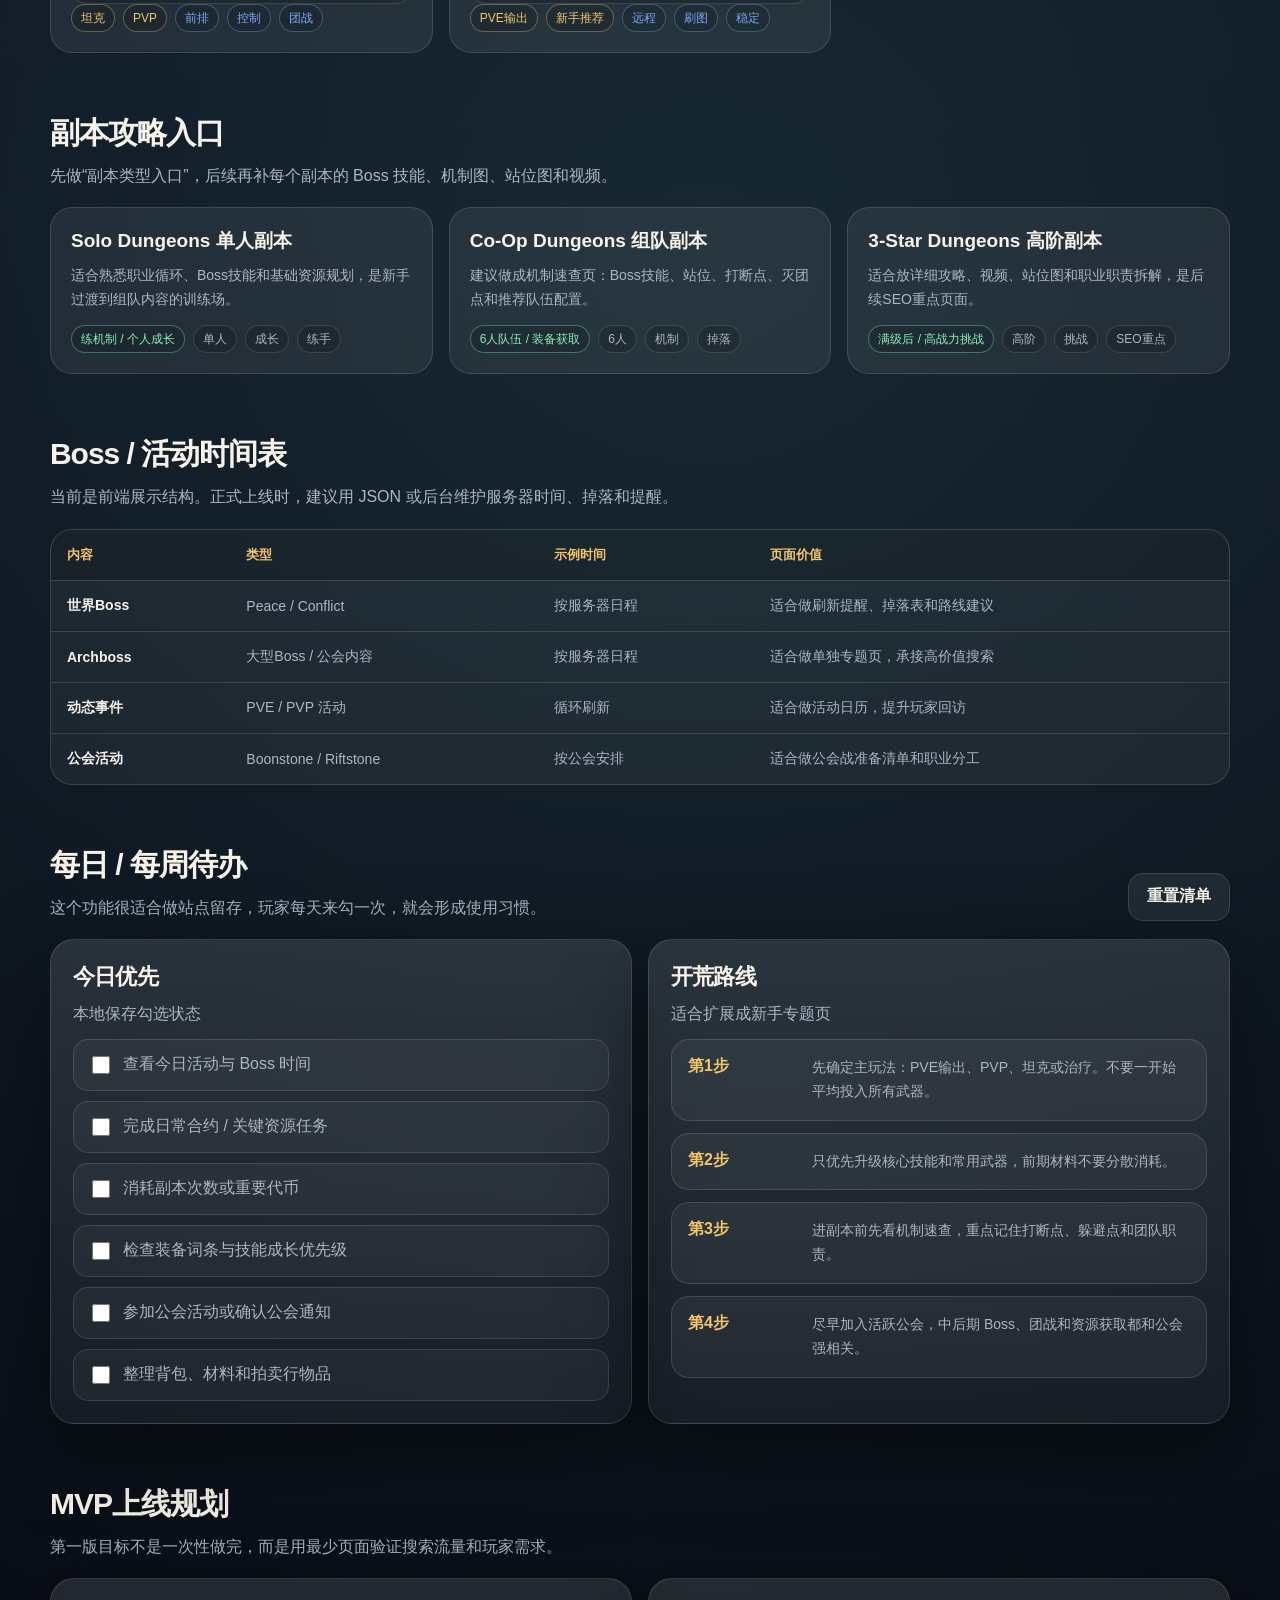
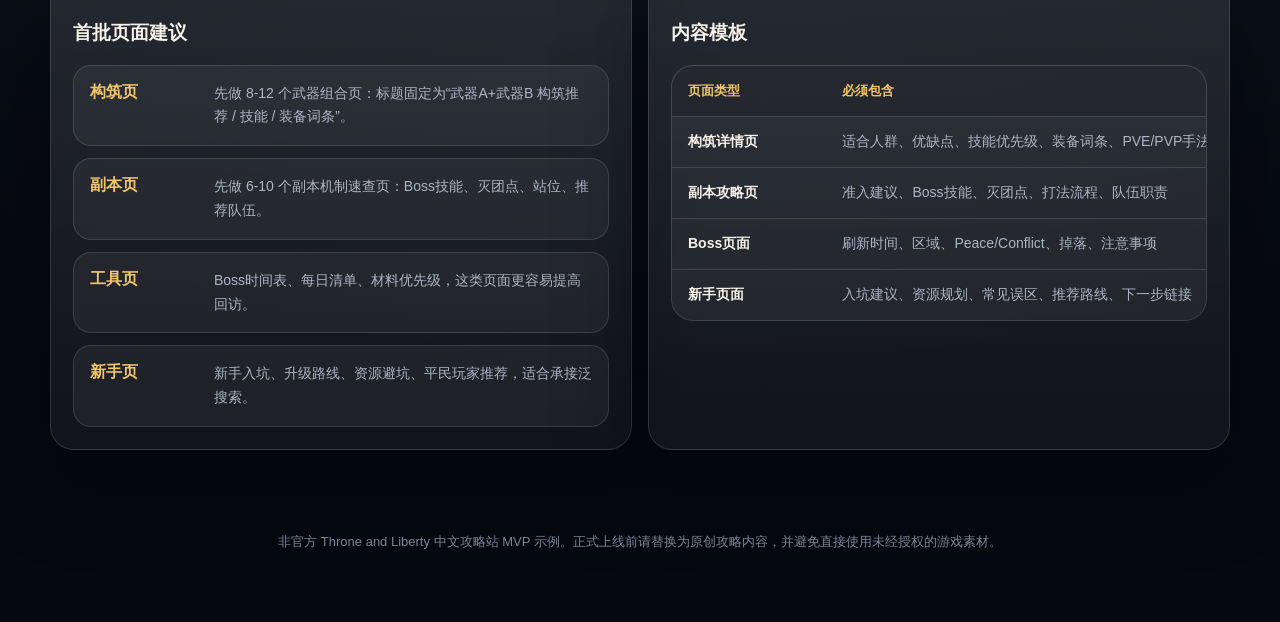
==== commit 4017602e: "update" ====
--- a/index.html
+++ b/index.html
@@ -310,6 +310,43 @@
       background: rgba(0,0,0,.14);
     }
     .meta-box b { display: block; color: var(--text); margin-top: 4px; }
+
+    .build-weapons-detail {
+      margin-top: 16px;
+      display: grid;
+      gap: 12px;
+      text-align: left;
+    }
+    .weapon-block {
+      border: 1px solid var(--line);
+      border-radius: 16px;
+      padding: 14px 14px 12px;
+      background: rgba(0,0,0,.16);
+    }
+    .weapon-block h4 {
+      margin: 0 0 8px;
+      font-size: 15px;
+      font-weight: 900;
+      color: var(--gold);
+      letter-spacing: .02em;
+    }
+    .weapon-block .weapon-block-desc {
+      margin: 0 0 10px;
+      color: var(--muted);
+      font-size: 13px;
+      line-height: 1.65;
+    }
+    .skill-group { margin-top: 10px; font-size: 12px; color: var(--muted2); }
+    .skill-group strong {
+      display: block;
+      color: var(--cyan);
+      font-size: 11px;
+      letter-spacing: .06em;
+      text-transform: uppercase;
+      margin-bottom: 6px;
+    }
+    .skill-list { margin: 0; padding-left: 18px; line-height: 1.55; color: var(--muted); font-size: 13px; }
+    .skill-list li { margin: 3px 0; }
 
     .table-wrap { overflow: auto; border-radius: 22px; border: 1px solid var(--line); background: rgba(255,255,255,.055); }
     table { width: 100%; border-collapse: collapse; min-width: 760px; }
@@ -619,15 +656,98 @@
 
   <script>
     const builds = [
-      { name: "长弓 + 匕首", role: ["PVE输出", "PVP", "新手推荐"], weapons: ["Longbow", "Dagger"], difficulty: "中", crowd: "喜欢远程输出的新手", summary: "远程输出手感好，匕首提供爆发和机动性，适合安全距离输出与灵活走位。", tags: ["远程", "爆发", "机动"] },
-      { name: "剑盾 + 魔杖", role: ["坦克", "新手推荐"], weapons: ["Sword & Shield", "Wand"], difficulty: "低-中", crowd: "副本承伤 / 稳定开荒", summary: "偏生存和团队功能，容错率高，适合副本承伤、公会活动和稳定开荒。", tags: ["承伤", "团队", "容错"] },
-      { name: "法杖 + 匕首", role: ["PVE输出", "PVP"], weapons: ["Staff", "Dagger"], difficulty: "中-高", crowd: "追求爆发伤害", summary: "法术爆发强，适合清怪和打输出，但对站位、技能循环和资源管理要求更高。", tags: ["法系", "爆发", "AOE"] },
-      { name: "大剑 + 匕首", role: ["PVP", "PVE输出"], weapons: ["Greatsword", "Dagger"], difficulty: "中", crowd: "近战切入玩家", summary: "近战压制能力强，适合小规模PVP和切后排，但需要掌握进场和撤退时机。", tags: ["近战", "控制", "切入"] },
-      { name: "弩 + 匕首", role: ["PVE输出", "PVP"], weapons: ["Crossbow", "Dagger"], difficulty: "高", crowd: "愿意练手法的玩家", summary: "高频输出与爆发组合，操作更吃熟练度，上限高但容错相对低。", tags: ["高频", "爆发", "手法"] },
-      { name: "魔杖 + 法杖", role: ["治疗", "PVE输出"], weapons: ["Wand", "Staff"], difficulty: "中", crowd: "组队辅助玩家", summary: "兼顾治疗、辅助和法术输出，适合固定队、公会队和喜欢团队贡献的玩家。", tags: ["治疗", "辅助", "法系"] },
-      { name: "剑盾 + 大剑", role: ["坦克", "PVP"], weapons: ["Sword & Shield", "Greatsword"], difficulty: "中", crowd: "前排控制玩家", summary: "承伤、控制和近战压制兼顾，适合团战前排和需要稳定开团的队伍。", tags: ["前排", "控制", "团战"] },
-      { name: "长弓 + 法杖", role: ["PVE输出", "新手推荐"], weapons: ["Longbow", "Staff"], difficulty: "中", crowd: "远程站桩输出", summary: "远程输出覆盖面广，适合喜欢稳定输出和副本刷图的玩家，操作压力相对适中。", tags: ["远程", "刷图", "稳定"] }
+      {
+        name: "长弓 + 匕首", role: ["PVE输出", "PVP", "新手推荐"], weapons: ["Longbow", "Dagger"], difficulty: "中", crowd: "喜欢远程输出的新手",
+        summary: "远程输出手感好，匕首提供爆发和机动性，适合安全距离输出与灵活走位。", tags: ["远程", "爆发", "机动"],
+        weaponBlocks: [
+          { label: "武器一 · 长弓", nameEn: "Longbow", detail: "主力输出位：中远距离消耗、单体点名与走位拉扯；被贴脸前尽量保留耐力用于后撤。", skills: { core: ["高倍率蓄力 / 瞄准射击：优先点满，负责压单体与破阶段", "快速上弦或短后摇射击：填充走位窗口，保持输出不断档", "减速、禁锢或击退类控制：帮自己拉开距离，方便接匕首"], flex: ["散射或窄锥 AOE：清小怪与蹭多目标", "标记易伤：配合集火与匕首爆发窗口"], passive: ["蓄力伤害、暴击或弱点加成", "耐力回复、移速或射程相关被动"] } },
+          { label: "武器二 · 匕首", nameEn: "Dagger", detail: "副手爆发与保命：敌人突脸时打短爆发，或用位移技能重新建立长弓输出距离。", skills: { core: ["突进 / 背刺类高爆发：抓控制链末端或 Boss 易伤阶段", "短无敌、闪避或解控：被近身后保命再拉开", "流血、中毒等 DoT：拉长弓风筝期的总伤"], flex: ["单体打断或短硬控：补团队控制缺口"], passive: ["背刺 / 侧后伤害加成", "暴击回能或减冷却，缩短真空期"] } }
+        ]
+      },
+      {
+        name: "剑盾 + 魔杖", role: ["坦克", "新手推荐"], weapons: ["Sword & Shield", "Wand"], difficulty: "低-中", crowd: "副本承伤 / 稳定开荒",
+        summary: "偏生存和团队功能，容错率高，适合副本承伤、公会活动和稳定开荒。", tags: ["承伤", "团队", "容错"],
+        weaponBlocks: [
+          { label: "武器一 · 剑盾", nameEn: "Sword & Shield", detail: "主坦位：稳定仇恨、减伤与短控制；节奏偏「挡—反打—护队友」。", skills: { core: ["挑衅 / 仇恨提升技能：开场与换坦窗口必交", "格挡、护盾或百分比减伤：对齐 Boss 高伤读条", "短晕、击倒或推进：打断关键技能、调整怪面向"], flex: ["团队减伤光环或守护类技能：高压阶段保后排", "自我治疗或吸血：减轻治疗压力"], passive: ["格挡成功回血 / 回能", "防御、生命或格挡率向被动"] } },
+          { label: "武器二 · 魔杖", nameEn: "Wand", detail: "副手辅助：提供应急治疗、驱散与护盾，小队无纯奶时也能稳住血线。", skills: { core: ["单体愈合或快速抬血：点坦或点名队友", "群体缓回 / Hot：覆盖移动战", "净化、驱散或护盾：应对 Debuff 尖刺"], flex: ["短 CD 小群疗或减伤赐予：应对全团小掉血"], passive: ["治疗量、治疗暴击或法力续航", "对低血量目标额外治疗（救急）"] } }
+        ]
+      },
+      {
+        name: "法杖 + 匕首", role: ["PVE输出", "PVP"], weapons: ["Staff", "Dagger"], difficulty: "中-高", crowd: "追求爆发伤害",
+        summary: "法术爆发强，适合清怪和打输出，但对站位、技能循环和资源管理要求更高。", tags: ["法系", "爆发", "AOE"],
+        weaponBlocks: [
+          { label: "武器一 · 法杖", nameEn: "Staff", detail: "法系主输出：AOE 清场与读条爆发；需熟悉安全输出位与读条窗口。", skills: { core: ["高伤读条或引导技能：对 Boss 本体与阶段易伤", "瞬发或短前摇 AOE：走位中填充、清小怪", "自保护盾、击退或定身：防止读条被打断"], flex: ["地面持续伤害区域：堵路、压多目标", "法力燃烧或破盾类技能：针对特定机制"], passive: ["法术暴击、属性穿透或元素加成", "读条加速、法力上限或击杀回能"] } },
+          { label: "武器二 · 匕首", nameEn: "Dagger", detail: "补近战窗口与斩杀：Boss 近身机制或 PVP 贴身时，用法杖控场后匕首补爆发。", skills: { core: ["贴脸爆发连段：吃法杖硬控或减速红利", "位移贴近或绕背：调整角度打法杖难以覆盖的目标", "减疗或破甲类技能：PVP 集火辅助"], flex: ["隐身或难以选中：重新拉开再打下一套法杖"], passive: ["对控制目标增伤", "技能暴击缩短法杖关键技能 CD（若有联动）"] } }
+        ]
+      },
+      {
+        name: "大剑 + 匕首", role: ["PVP", "PVE输出"], weapons: ["Greatsword", "Dagger"], difficulty: "中", crowd: "近战切入玩家",
+        summary: "近战压制能力强，适合小规模PVP和切后排，但需要掌握进场和撤退时机。", tags: ["近战", "控制", "切入"],
+        weaponBlocks: [
+          { label: "武器一 · 大剑", nameEn: "Greatsword", detail: "正面压制：范围伤害、蓄力斩与短控制；负责压血线与逼出敌方技能。", skills: { core: ["蓄力重击或宽弧斩：对聚堆目标与前排坦克", "击倒、浮空或长时间硬控：接队友爆发", "霸体或减伤突进：顶技能强开"], flex: ["破甲或撕裂：拉长团战总伤"], passive: ["重击伤害、蓄力速度或耐力消耗优化", "对高血量目标增伤"] } },
+          { label: "武器二 · 匕首", nameEn: "Dagger", detail: "侧翼收割：大剑打出硬直或残血后，匕首负责追击、斩杀与脱离。", skills: { core: ["多段位移或锁定突刺：跟集火目标", "处决或斩杀加成技能：收残血人头", "闪避、隐身或减仇恨：打完一套撤出集火区"], flex: ["减速或定身：留人配合大剑第二套"], passive: ["对低血量敌人增伤", "暴击后移速便于拉扯"] } }
+        ]
+      },
+      {
+        name: "弩 + 匕首", role: ["PVE输出", "PVP"], weapons: ["Crossbow", "Dagger"], difficulty: "高", crowd: "愿意练手法的玩家",
+        summary: "高频输出与爆发组合，操作更吃熟练度，上限高但容错相对低。", tags: ["高频", "爆发", "手法"],
+        weaponBlocks: [
+          { label: "武器一 · 弩", nameEn: "Crossbow", detail: "远程高频输出：靠弹药 / 能量管理与短窗口爆发；站桩少时依赖滑步与技能位移。", skills: { core: ["核心填充射击或连射模式：维持 DPS 基本盘", "高伤单发或装填后爆发弹：对齐易伤与团队增伤", "击退、后跳射击或束缚：自保与风筝"], flex: ["穿透箭或窄线 AOE：站位友好时毛多目标"], passive: ["攻速、换弹或弹药上限", "暴击、弱点或距离增伤"] } },
+          { label: "武器二 · 匕首", nameEn: "Dagger", detail: "爆发放大器：弩打出硬直或减速后，匕首在近距离放大爆发；失误时用位移兜底。", skills: { core: ["贴脸爆发技能：吃满弩的 debuff / 易伤", "多段位移：修正弩不好打的近身角度", "短无敌帧技能：覆盖换弹或硬直"], flex: ["减疗或破盾：PVP 针对奶与护盾坦"], passive: ["对减速 / 定身目标增伤", "暴击回能，缩短弩关键技能真空"] } }
+        ]
+      },
+      {
+        name: "魔杖 + 法杖", role: ["治疗", "PVE输出"], weapons: ["Wand", "Staff"], difficulty: "中", crowd: "组队辅助玩家",
+        summary: "兼顾治疗、辅助和法术输出，适合固定队、公会队和喜欢团队贡献的玩家。", tags: ["治疗", "辅助", "法系"],
+        weaponBlocks: [
+          { label: "武器一 · 魔杖", nameEn: "Wand", detail: "治疗主手：单体急救、群体抬血与增益；团队生存优先于个人毛伤害。", skills: { core: ["大抬血或瞬发急救：应对点名尖刺", "群体治疗或智能链疗：移动战覆盖", "攻击增益、急速或减伤赐予：对齐团队爆发轴"], flex: ["复活、免死或护盾：救场技能按副本携带"], passive: ["治疗量、治疗暴击与法力回复", "过量转护盾或减 CD（若有）"] } },
+          { label: "武器二 · 法杖", nameEn: "Staff", detail: "输出副手：治疗压力小时切法杖补刀；高压阶段仍以魔杖为主，法杖只打瞬发。", skills: { core: ["瞬发 DOT 或低读条技能：走位中不耽误抬血", "中 CD AOE：清小怪、压add 血量", "自保：护盾、击退防止被贴脸"], flex: ["长读条爆发：仅在有安全窗口或队友保护时"], passive: ["法术强度与治疗强度双修向被动（按版本择优）", "击杀或暴击回蓝"] } }
+        ]
+      },
+      {
+        name: "剑盾 + 大剑", role: ["坦克", "PVP"], weapons: ["Sword & Shield", "Greatsword"], difficulty: "中", crowd: "前排控制玩家",
+        summary: "承伤、控制和近战压制兼顾，适合团战前排和需要稳定开团的队伍。", tags: ["前排", "控制", "团战"],
+        weaponBlocks: [
+          { label: "武器一 · 剑盾", nameEn: "Sword & Shield", detail: "主坦与开团：仇恨、减伤、保护技能全在剑盾轮切时优先。", skills: { core: ["仇恨与远程拉怪技能：开团与换嘲", "格挡、盾墙类大减伤：对齐集火与爆发期", "短控与打断：护后排读条"], flex: ["冲锋或位移嘲讽：接撤退队友"], passive: ["格挡回血、威胁值生成", "生命与全减伤向被动"] } },
+          { label: "武器二 · 大剑", nameEn: "Greatsword", detail: "副手爆发：坦住核心伤害后，用大剑补压制、收割残血或逼退敌方后排。", skills: { core: ["蓄力范围斩：压近战堆叠区", "击倒或击飞：接队友远程爆发", "霸体推进：打乱敌方阵型"], flex: ["破甲或撕裂：团队物理增伤辅助"], passive: ["对控制目标增伤", "大剑技能暴击缩短剑盾防御技能 CD（若有）"] } }
+        ]
+      },
+      {
+        name: "长弓 + 法杖", role: ["PVE输出", "新手推荐"], weapons: ["Longbow", "Staff"], difficulty: "中", crowd: "远程站桩输出",
+        summary: "远程输出覆盖面广，适合喜欢稳定输出和副本刷图的玩家，操作压力相对适中。", tags: ["远程", "刷图", "稳定"],
+        weaponBlocks: [
+          { label: "武器一 · 长弓", nameEn: "Longbow", detail: "物理远程主力：单体与移动战输出；与法杖错开资源，避免双读条叠压力。", skills: { core: ["蓄力单点或速射循环：Boss 本体主力", "控制箭或减速：风筝与自保", "中距离位移射击：调整站位"], flex: ["锥形或落点 AOE：清杂鱼"], passive: ["暴击、弱点与耐力相关", "对精英或 Boss 增伤"] } },
+          { label: "武器二 · 法杖", nameEn: "Staff", detail: "法系补充：处理物理抗性高或多目标阶段；长弓真空期用法杖 DOT 或 AOE 填缝。", skills: { core: ["地面 AOE 或瞬发法术：毛小怪与双目标", "读条爆发：仅在安全窗口使用", "减速、定身或护盾：与长弓控制叠加"], flex: ["属性转换或破抗技能：针对特定 Boss 机制"], passive: ["法术穿透、持续伤害加成", "双武器资源错开类被动（按版本选择）"] } }
+        ]
+      }
     ];
+
+    function buildWeaponBlocksHtml(item) {
+      if (!item.weaponBlocks || !item.weaponBlocks.length) return "";
+      const esc = (s) => String(s).replace(/&/g, "&amp;").replace(/</g, "&lt;").replace(/"/g, "&quot;");
+      const list = (arr) => (arr && arr.length ? `<ul class="skill-list">${arr.map((x) => `<li>${esc(x)}</li>`).join("")}</ul>` : "");
+      return item.weaponBlocks.map((w) => {
+        const sk = w.skills || {};
+        return `
+        <div class="weapon-block">
+          <h4>${esc(w.label)} <span style="color:var(--muted2);font-weight:700;">${esc(w.nameEn)}</span></h4>
+          <p class="weapon-block-desc">${esc(w.detail)}</p>
+          <div class="skill-group"><strong>核心主动</strong>${list(sk.core)}</div>
+          <div class="skill-group"><strong>可选 / 情境</strong>${list(sk.flex)}</div>
+          <div class="skill-group"><strong>被动与成长</strong>${list(sk.passive)}</div>
+        </div>`;
+      }).join("");
+    }
+
+    function buildSearchBlob(item) {
+      const parts = [item.name, item.summary, item.crowd, item.weapons.join(" "), item.role.join(" "), item.tags.join(" ")];
+      (item.weaponBlocks || []).forEach((w) => {
+        parts.push(w.label, w.nameEn, w.detail);
+        const sk = w.skills || {};
+        ["core", "flex", "passive"].forEach((k) => (sk[k] || []).forEach((t) => parts.push(t)));
+      });
+      return parts.join(" ").toLowerCase();
+    }
 
     const dungeons = [
       { title: "Solo Dungeons 单人副本", level: "练机制 / 个人成长", summary: "适合熟悉职业循环、Boss技能和基础资源规划，是新手过渡到组队内容的训练场。", tags: ["单人", "成长", "练手"] },
@@ -659,11 +779,12 @@
       const q = keyword.trim().toLowerCase();
       const list = builds.filter(item => {
         const rolePass = currentRole === "全部" || item.role.includes(currentRole);
-        const text = [item.name, item.summary, item.crowd, item.weapons.join(" "), item.role.join(" "), item.tags.join(" ")].join(" ").toLowerCase();
+        const text = buildSearchBlob(item);
         return rolePass && (!q || text.includes(q));
       });
+      const escAttr = (s) => String(s).replace(/&/g, "&amp;").replace(/"/g, "&quot;").replace(/</g, "&lt;");
       grid.innerHTML = list.map(item => `
-        <article class="card searchable" data-keywords="${item.name} ${item.role.join(' ')} ${item.weapons.join(' ')} ${item.tags.join(' ')} ${item.crowd}">
+        <article class="card searchable" data-keywords="${escAttr(buildSearchBlob(item))}">
           <h3>${item.name}</h3>
           <div class="weapon-line">${item.weapons.map(w => `<span class="weapon">${w}</span>`).join("")}</div>
           <p>${item.summary}</p>
@@ -671,6 +792,7 @@
             <div class="meta-box">适合人群<b>${item.crowd}</b></div>
             <div class="meta-box">上手难度<b>${item.difficulty}</b></div>
           </div>
+          <div class="build-weapons-detail">${buildWeaponBlocksHtml(item)}</div>
           <div class="tags">${item.role.map(r => `<span class="tag gold">${r}</span>`).join("")}${item.tags.map(t => `<span class="tag blue">${t}</span>`).join("")}</div>
         </article>
       `).join("");
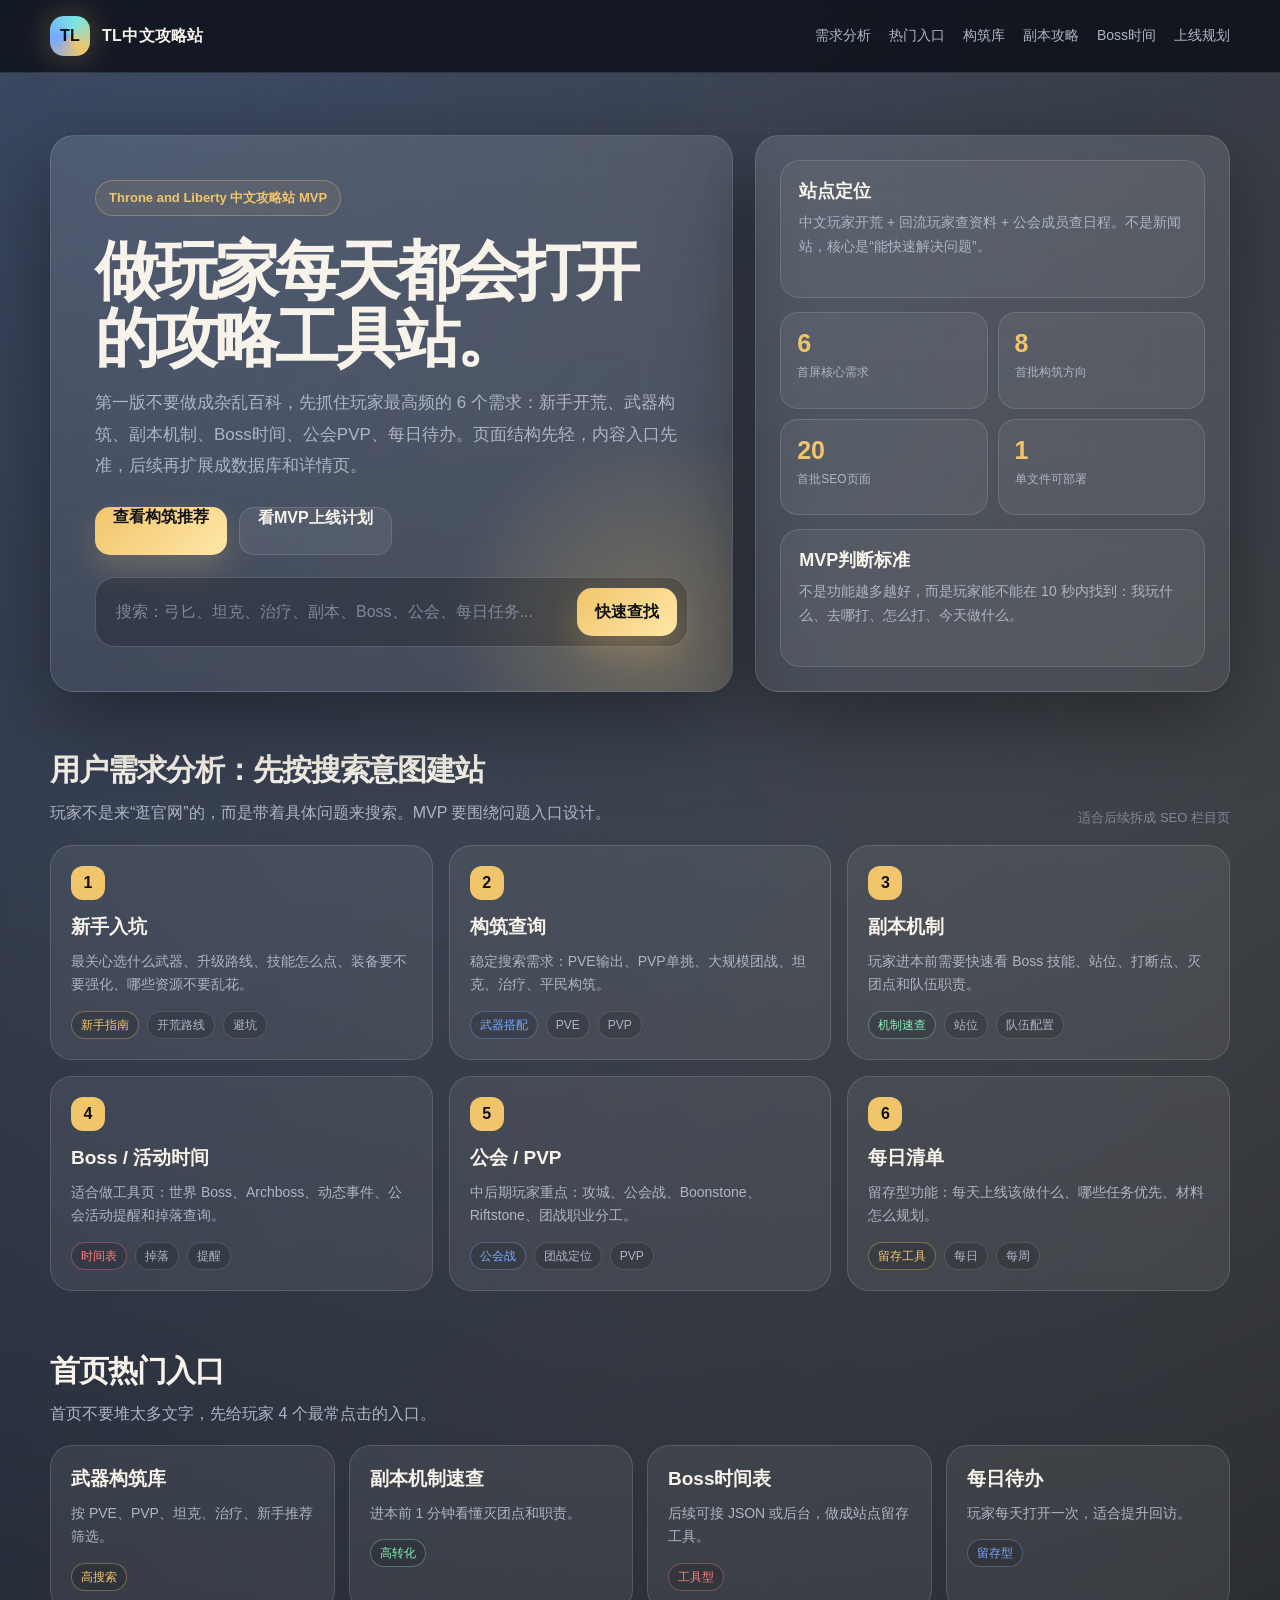
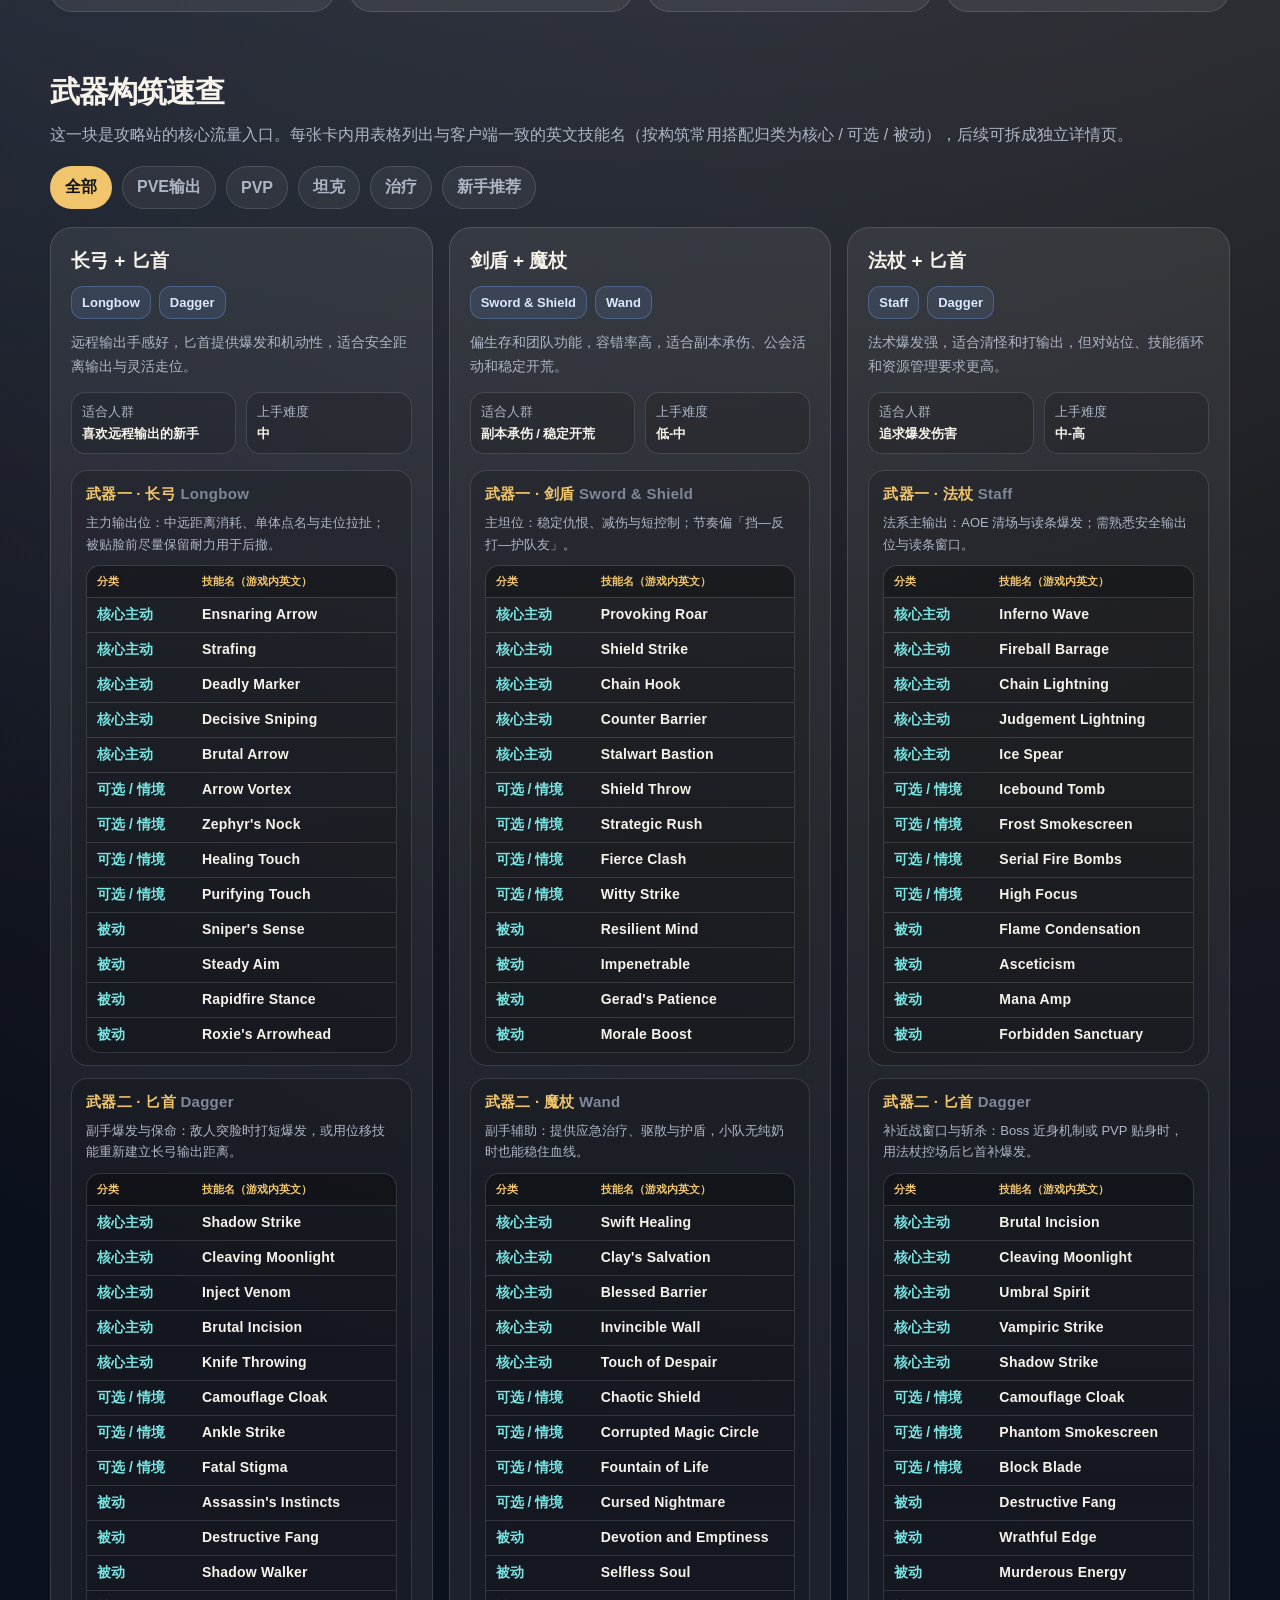
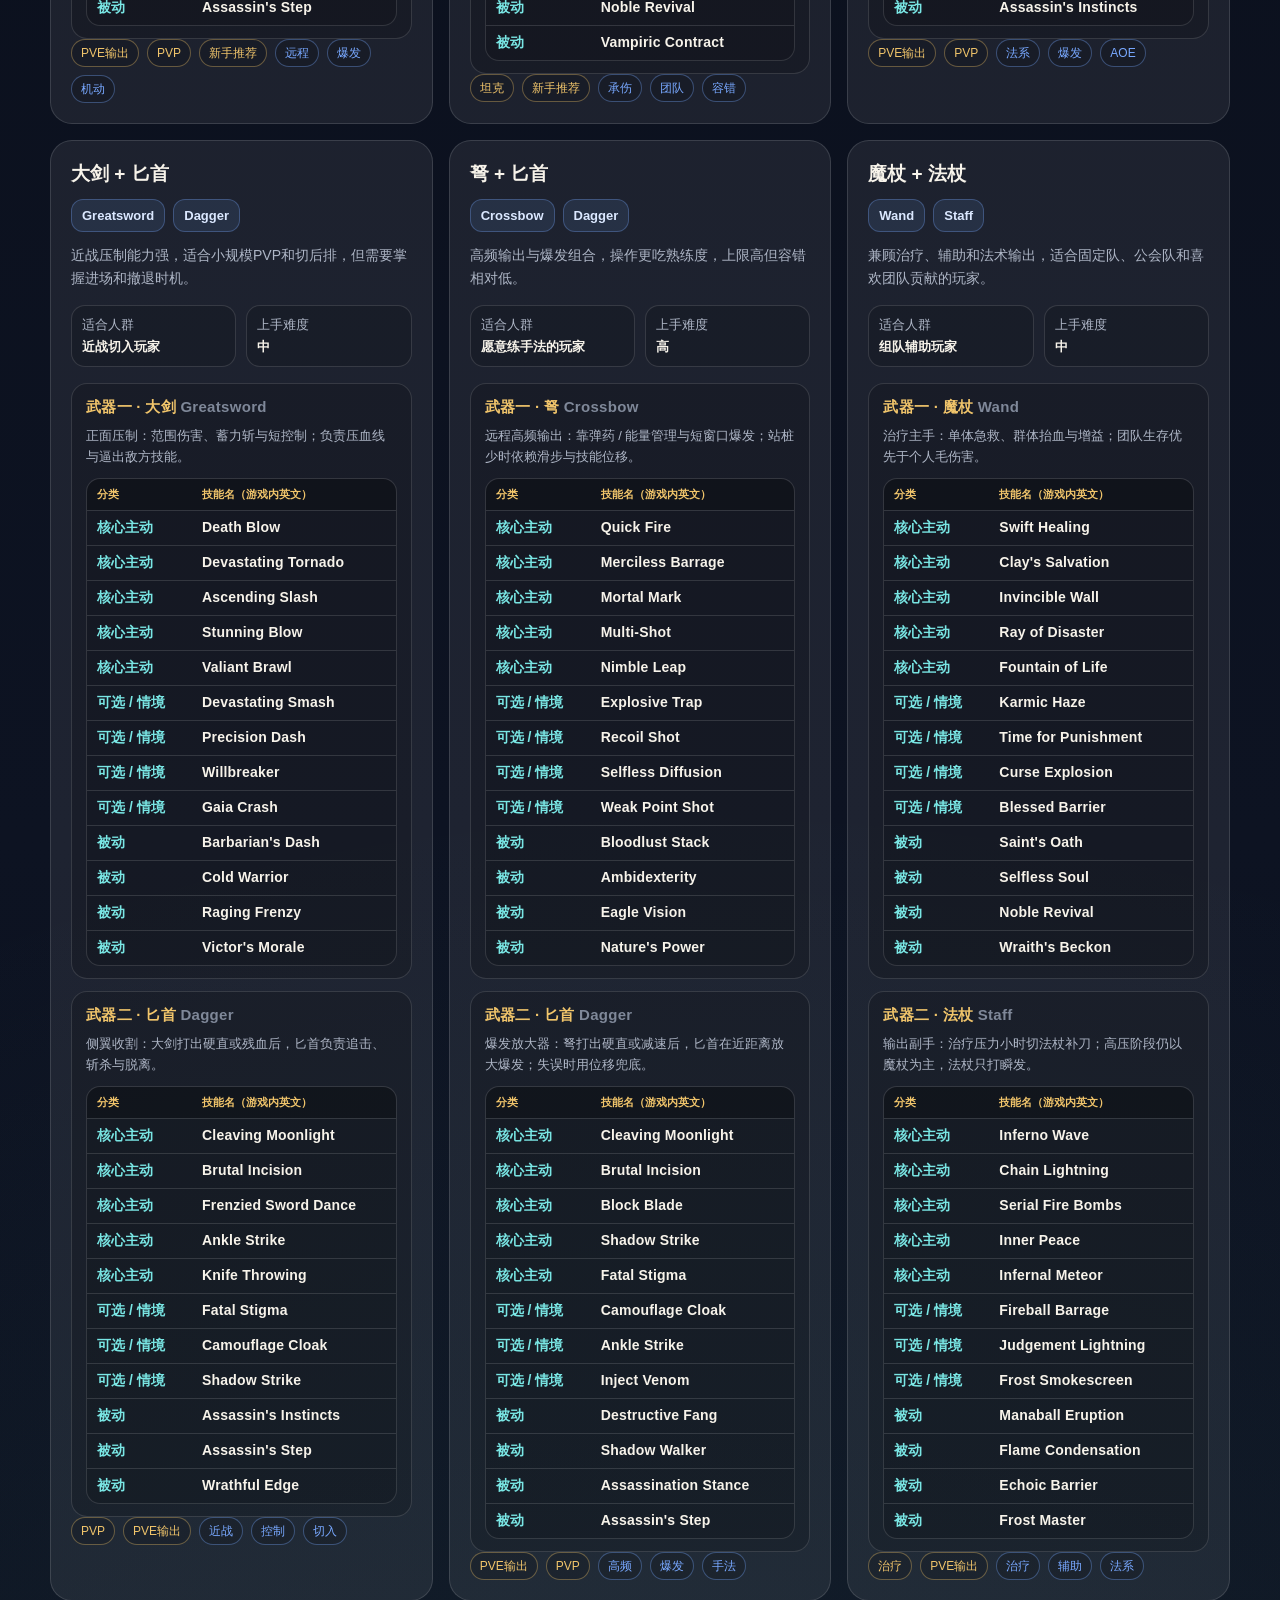
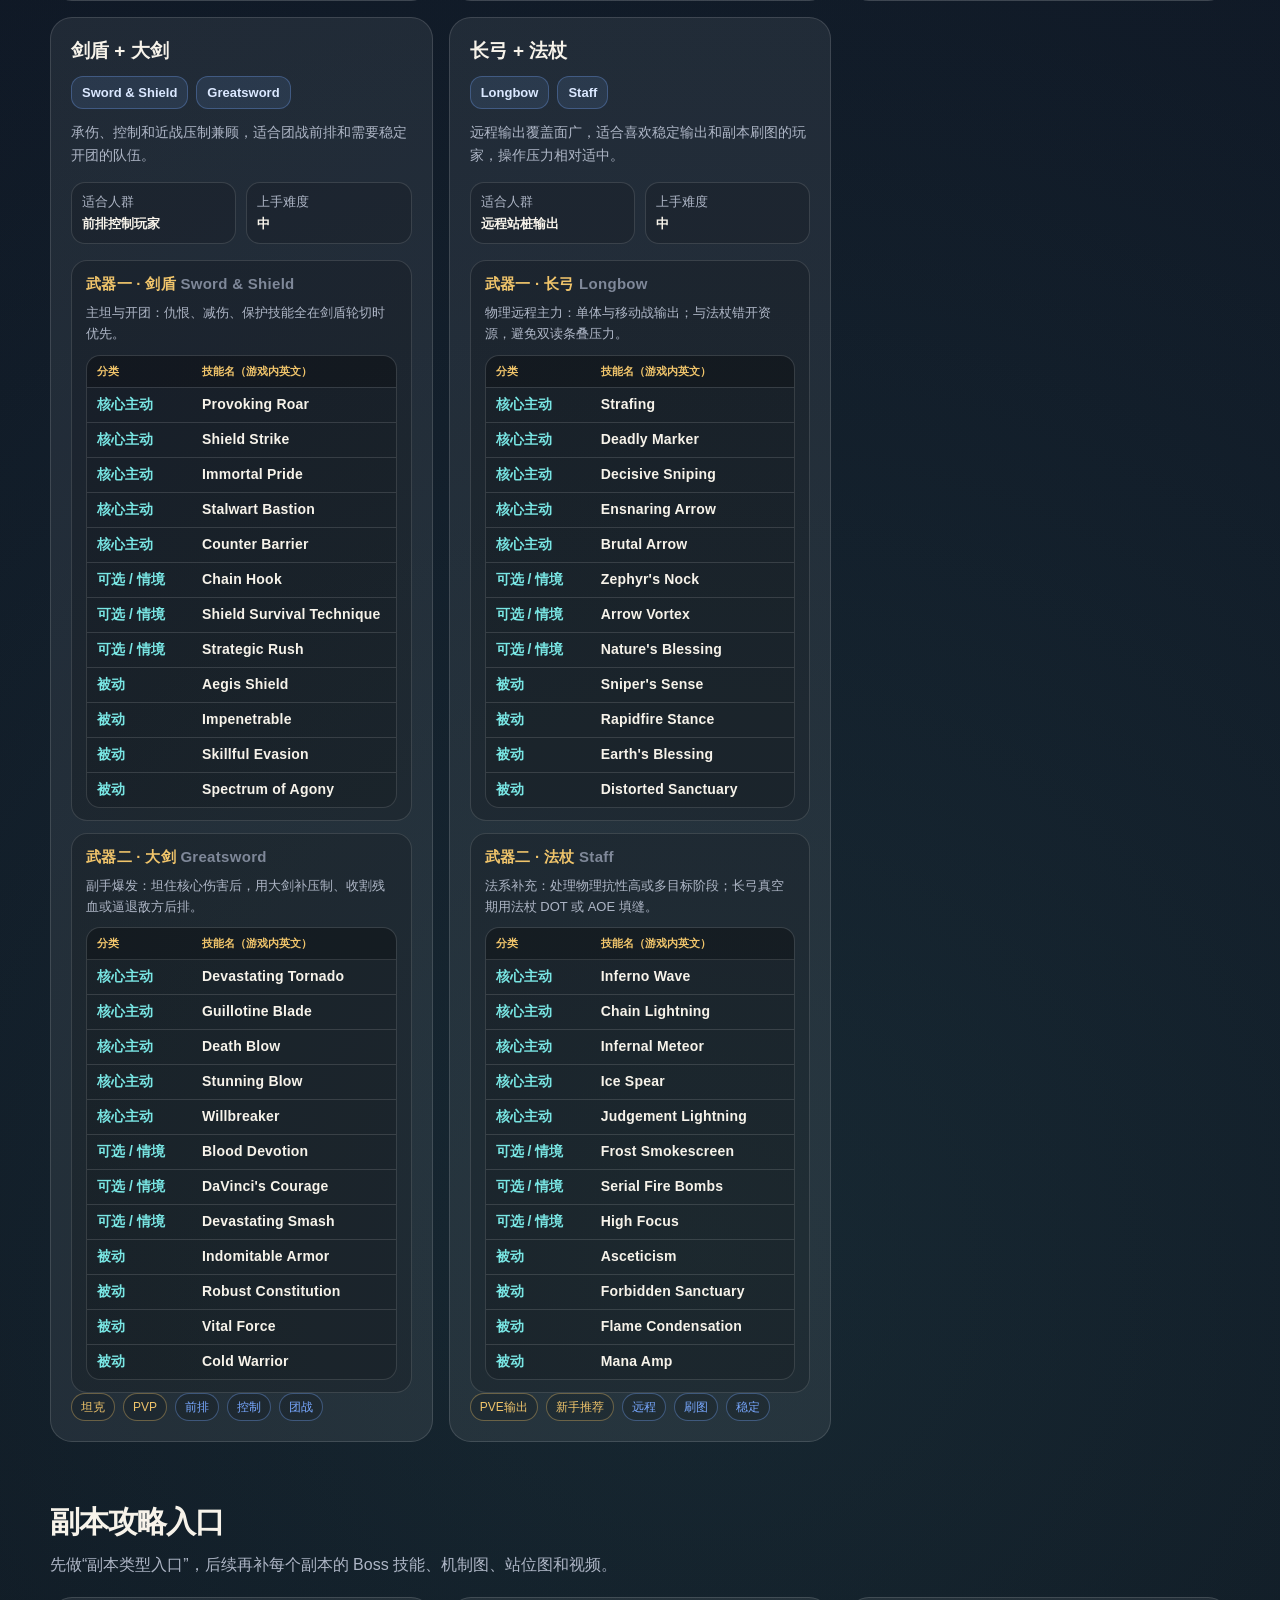
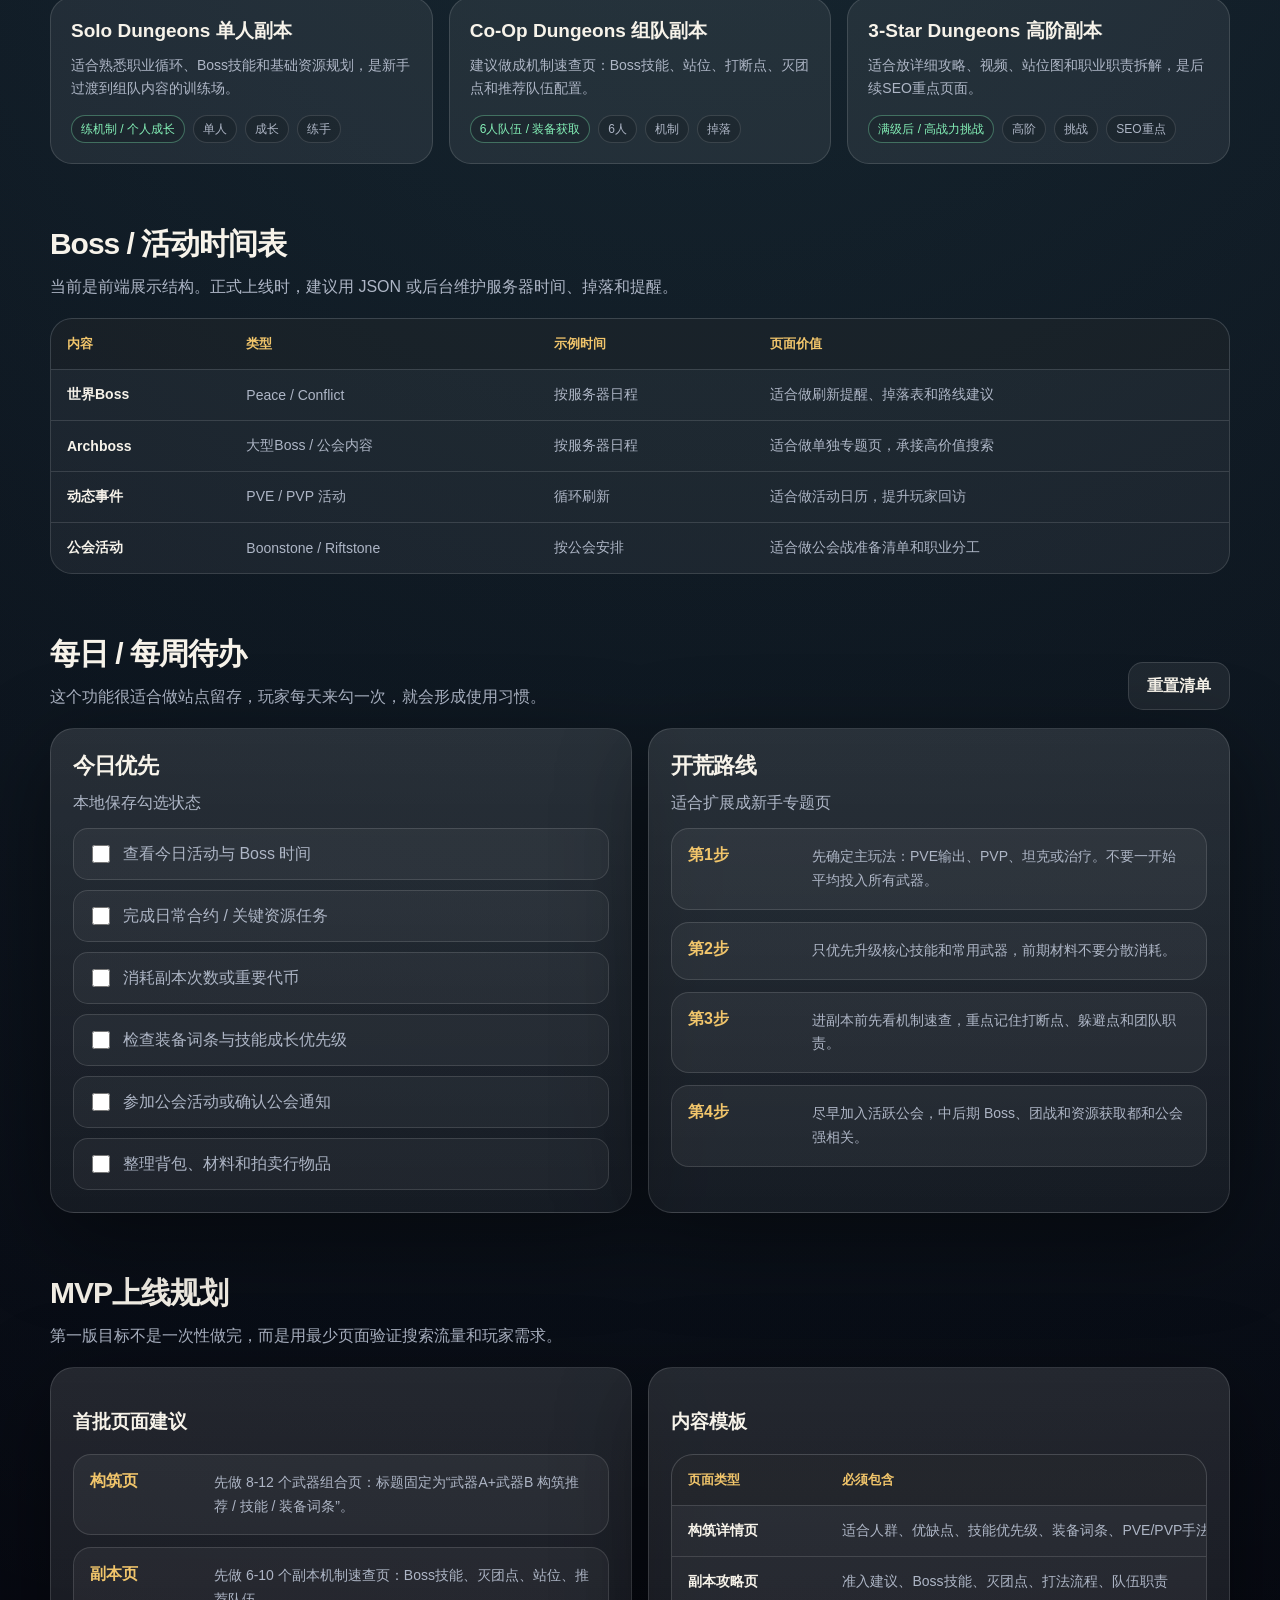
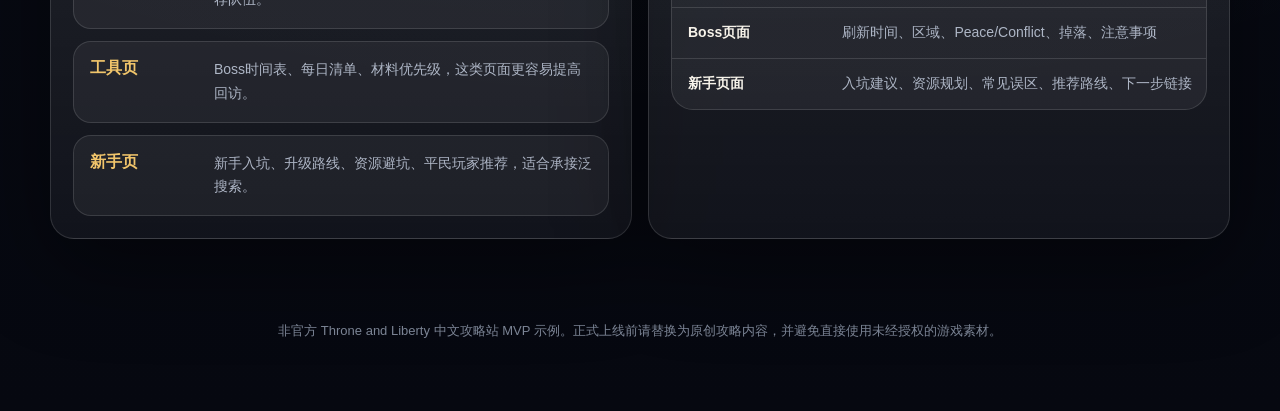
==== commit 4586aecd: "update" ====
--- a/index.html
+++ b/index.html
@@ -336,17 +336,44 @@
       font-size: 13px;
       line-height: 1.65;
     }
-    .skill-group { margin-top: 10px; font-size: 12px; color: var(--muted2); }
-    .skill-group strong {
-      display: block;
+    .weapon-skill-table-wrap {
+      margin-top: 10px;
+      overflow: auto;
+      border-radius: 14px;
+      border: 1px solid var(--line);
+      background: rgba(0,0,0,.12);
+    }
+    .weapon-skill-table {
+      width: 100%;
+      border-collapse: collapse;
+      font-size: 12px;
+      min-width: 260px;
+    }
+    .weapon-skill-table th,
+    .weapon-skill-table td {
+      padding: 8px 10px;
+      border-bottom: 1px solid var(--line);
+      text-align: left;
+      vertical-align: top;
+    }
+    .weapon-skill-table th {
+      color: var(--gold);
+      background: rgba(0,0,0,.22);
+      font-size: 11px;
+      font-weight: 900;
+    }
+    .weapon-skill-table tr:last-child td { border-bottom: 0; }
+    .weapon-skill-table .skill-cat {
       color: var(--cyan);
-      font-size: 11px;
-      letter-spacing: .06em;
-      text-transform: uppercase;
-      margin-bottom: 6px;
-    }
-    .skill-list { margin: 0; padding-left: 18px; line-height: 1.55; color: var(--muted); font-size: 13px; }
-    .skill-list li { margin: 3px 0; }
+      font-weight: 800;
+      white-space: nowrap;
+      width: 7.5em;
+    }
+    .weapon-skill-table .skill-name {
+      color: var(--text);
+      font-weight: 600;
+      letter-spacing: .015em;
+    }
 
     .table-wrap { overflow: auto; border-radius: 22px; border: 1px solid var(--line); background: rgba(255,255,255,.055); }
     table { width: 100%; border-collapse: collapse; min-width: 760px; }
@@ -539,7 +566,7 @@
       <div class="section-head">
         <div>
           <h2>武器构筑速查</h2>
-          <p>这一块是攻略站的核心流量入口。MVP 先做列表和筛选，后续每个构筑扩展为详情页。</p>
+          <p>这一块是攻略站的核心流量入口。每张卡内用表格列出与客户端一致的英文技能名（按构筑常用搭配归类为核心 / 可选 / 被动），后续可拆成独立详情页。</p>
         </div>
       </div>
       <div class="chips" id="buildFilters">
@@ -660,64 +687,64 @@
         name: "长弓 + 匕首", role: ["PVE输出", "PVP", "新手推荐"], weapons: ["Longbow", "Dagger"], difficulty: "中", crowd: "喜欢远程输出的新手",
         summary: "远程输出手感好，匕首提供爆发和机动性，适合安全距离输出与灵活走位。", tags: ["远程", "爆发", "机动"],
         weaponBlocks: [
-          { label: "武器一 · 长弓", nameEn: "Longbow", detail: "主力输出位：中远距离消耗、单体点名与走位拉扯；被贴脸前尽量保留耐力用于后撤。", skills: { core: ["高倍率蓄力 / 瞄准射击：优先点满，负责压单体与破阶段", "快速上弦或短后摇射击：填充走位窗口，保持输出不断档", "减速、禁锢或击退类控制：帮自己拉开距离，方便接匕首"], flex: ["散射或窄锥 AOE：清小怪与蹭多目标", "标记易伤：配合集火与匕首爆发窗口"], passive: ["蓄力伤害、暴击或弱点加成", "耐力回复、移速或射程相关被动"] } },
-          { label: "武器二 · 匕首", nameEn: "Dagger", detail: "副手爆发与保命：敌人突脸时打短爆发，或用位移技能重新建立长弓输出距离。", skills: { core: ["突进 / 背刺类高爆发：抓控制链末端或 Boss 易伤阶段", "短无敌、闪避或解控：被近身后保命再拉开", "流血、中毒等 DoT：拉长弓风筝期的总伤"], flex: ["单体打断或短硬控：补团队控制缺口"], passive: ["背刺 / 侧后伤害加成", "暴击回能或减冷却，缩短真空期"] } }
+          { label: "武器一 · 长弓", nameEn: "Longbow", detail: "主力输出位：中远距离消耗、单体点名与走位拉扯；被贴脸前尽量保留耐力用于后撤。", skills: { core: ["Ensnaring Arrow", "Strafing", "Deadly Marker", "Decisive Sniping", "Brutal Arrow"], flex: ["Arrow Vortex", "Zephyr's Nock", "Healing Touch", "Purifying Touch"], passive: ["Sniper's Sense", "Steady Aim", "Rapidfire Stance", "Roxie's Arrowhead"] } },
+          { label: "武器二 · 匕首", nameEn: "Dagger", detail: "副手爆发与保命：敌人突脸时打短爆发，或用位移技能重新建立长弓输出距离。", skills: { core: ["Shadow Strike", "Cleaving Moonlight", "Inject Venom", "Brutal Incision", "Knife Throwing"], flex: ["Camouflage Cloak", "Ankle Strike", "Fatal Stigma"], passive: ["Assassin's Instincts", "Destructive Fang", "Shadow Walker", "Assassin's Step"] } }
         ]
       },
       {
         name: "剑盾 + 魔杖", role: ["坦克", "新手推荐"], weapons: ["Sword & Shield", "Wand"], difficulty: "低-中", crowd: "副本承伤 / 稳定开荒",
         summary: "偏生存和团队功能，容错率高，适合副本承伤、公会活动和稳定开荒。", tags: ["承伤", "团队", "容错"],
         weaponBlocks: [
-          { label: "武器一 · 剑盾", nameEn: "Sword & Shield", detail: "主坦位：稳定仇恨、减伤与短控制；节奏偏「挡—反打—护队友」。", skills: { core: ["挑衅 / 仇恨提升技能：开场与换坦窗口必交", "格挡、护盾或百分比减伤：对齐 Boss 高伤读条", "短晕、击倒或推进：打断关键技能、调整怪面向"], flex: ["团队减伤光环或守护类技能：高压阶段保后排", "自我治疗或吸血：减轻治疗压力"], passive: ["格挡成功回血 / 回能", "防御、生命或格挡率向被动"] } },
-          { label: "武器二 · 魔杖", nameEn: "Wand", detail: "副手辅助：提供应急治疗、驱散与护盾，小队无纯奶时也能稳住血线。", skills: { core: ["单体愈合或快速抬血：点坦或点名队友", "群体缓回 / Hot：覆盖移动战", "净化、驱散或护盾：应对 Debuff 尖刺"], flex: ["短 CD 小群疗或减伤赐予：应对全团小掉血"], passive: ["治疗量、治疗暴击或法力续航", "对低血量目标额外治疗（救急）"] } }
+          { label: "武器一 · 剑盾", nameEn: "Sword & Shield", detail: "主坦位：稳定仇恨、减伤与短控制；节奏偏「挡—反打—护队友」。", skills: { core: ["Provoking Roar", "Shield Strike", "Chain Hook", "Counter Barrier", "Stalwart Bastion"], flex: ["Shield Throw", "Strategic Rush", "Fierce Clash", "Witty Strike"], passive: ["Resilient Mind", "Impenetrable", "Gerad's Patience", "Morale Boost"] } },
+          { label: "武器二 · 魔杖", nameEn: "Wand", detail: "副手辅助：提供应急治疗、驱散与护盾，小队无纯奶时也能稳住血线。", skills: { core: ["Swift Healing", "Clay's Salvation", "Blessed Barrier", "Invincible Wall", "Touch of Despair"], flex: ["Chaotic Shield", "Corrupted Magic Circle", "Fountain of Life", "Cursed Nightmare"], passive: ["Devotion and Emptiness", "Selfless Soul", "Noble Revival", "Vampiric Contract"] } }
         ]
       },
       {
         name: "法杖 + 匕首", role: ["PVE输出", "PVP"], weapons: ["Staff", "Dagger"], difficulty: "中-高", crowd: "追求爆发伤害",
         summary: "法术爆发强，适合清怪和打输出，但对站位、技能循环和资源管理要求更高。", tags: ["法系", "爆发", "AOE"],
         weaponBlocks: [
-          { label: "武器一 · 法杖", nameEn: "Staff", detail: "法系主输出：AOE 清场与读条爆发；需熟悉安全输出位与读条窗口。", skills: { core: ["高伤读条或引导技能：对 Boss 本体与阶段易伤", "瞬发或短前摇 AOE：走位中填充、清小怪", "自保护盾、击退或定身：防止读条被打断"], flex: ["地面持续伤害区域：堵路、压多目标", "法力燃烧或破盾类技能：针对特定机制"], passive: ["法术暴击、属性穿透或元素加成", "读条加速、法力上限或击杀回能"] } },
-          { label: "武器二 · 匕首", nameEn: "Dagger", detail: "补近战窗口与斩杀：Boss 近身机制或 PVP 贴身时，用法杖控场后匕首补爆发。", skills: { core: ["贴脸爆发连段：吃法杖硬控或减速红利", "位移贴近或绕背：调整角度打法杖难以覆盖的目标", "减疗或破甲类技能：PVP 集火辅助"], flex: ["隐身或难以选中：重新拉开再打下一套法杖"], passive: ["对控制目标增伤", "技能暴击缩短法杖关键技能 CD（若有联动）"] } }
+          { label: "武器一 · 法杖", nameEn: "Staff", detail: "法系主输出：AOE 清场与读条爆发；需熟悉安全输出位与读条窗口。", skills: { core: ["Inferno Wave", "Fireball Barrage", "Chain Lightning", "Judgement Lightning", "Ice Spear"], flex: ["Icebound Tomb", "Frost Smokescreen", "Serial Fire Bombs", "High Focus"], passive: ["Flame Condensation", "Asceticism", "Mana Amp", "Forbidden Sanctuary"] } },
+          { label: "武器二 · 匕首", nameEn: "Dagger", detail: "补近战窗口与斩杀：Boss 近身机制或 PVP 贴身时，用法杖控场后匕首补爆发。", skills: { core: ["Brutal Incision", "Cleaving Moonlight", "Umbral Spirit", "Vampiric Strike", "Shadow Strike"], flex: ["Camouflage Cloak", "Phantom Smokescreen", "Block Blade"], passive: ["Destructive Fang", "Wrathful Edge", "Murderous Energy", "Assassin's Instincts"] } }
         ]
       },
       {
         name: "大剑 + 匕首", role: ["PVP", "PVE输出"], weapons: ["Greatsword", "Dagger"], difficulty: "中", crowd: "近战切入玩家",
         summary: "近战压制能力强，适合小规模PVP和切后排，但需要掌握进场和撤退时机。", tags: ["近战", "控制", "切入"],
         weaponBlocks: [
-          { label: "武器一 · 大剑", nameEn: "Greatsword", detail: "正面压制：范围伤害、蓄力斩与短控制；负责压血线与逼出敌方技能。", skills: { core: ["蓄力重击或宽弧斩：对聚堆目标与前排坦克", "击倒、浮空或长时间硬控：接队友爆发", "霸体或减伤突进：顶技能强开"], flex: ["破甲或撕裂：拉长团战总伤"], passive: ["重击伤害、蓄力速度或耐力消耗优化", "对高血量目标增伤"] } },
-          { label: "武器二 · 匕首", nameEn: "Dagger", detail: "侧翼收割：大剑打出硬直或残血后，匕首负责追击、斩杀与脱离。", skills: { core: ["多段位移或锁定突刺：跟集火目标", "处决或斩杀加成技能：收残血人头", "闪避、隐身或减仇恨：打完一套撤出集火区"], flex: ["减速或定身：留人配合大剑第二套"], passive: ["对低血量敌人增伤", "暴击后移速便于拉扯"] } }
+          { label: "武器一 · 大剑", nameEn: "Greatsword", detail: "正面压制：范围伤害、蓄力斩与短控制；负责压血线与逼出敌方技能。", skills: { core: ["Death Blow", "Devastating Tornado", "Ascending Slash", "Stunning Blow", "Valiant Brawl"], flex: ["Devastating Smash", "Precision Dash", "Willbreaker", "Gaia Crash"], passive: ["Barbarian's Dash", "Cold Warrior", "Raging Frenzy", "Victor's Morale"] } },
+          { label: "武器二 · 匕首", nameEn: "Dagger", detail: "侧翼收割：大剑打出硬直或残血后，匕首负责追击、斩杀与脱离。", skills: { core: ["Cleaving Moonlight", "Brutal Incision", "Frenzied Sword Dance", "Ankle Strike", "Knife Throwing"], flex: ["Fatal Stigma", "Camouflage Cloak", "Shadow Strike"], passive: ["Assassin's Instincts", "Assassin's Step", "Wrathful Edge"] } }
         ]
       },
       {
         name: "弩 + 匕首", role: ["PVE输出", "PVP"], weapons: ["Crossbow", "Dagger"], difficulty: "高", crowd: "愿意练手法的玩家",
         summary: "高频输出与爆发组合，操作更吃熟练度，上限高但容错相对低。", tags: ["高频", "爆发", "手法"],
         weaponBlocks: [
-          { label: "武器一 · 弩", nameEn: "Crossbow", detail: "远程高频输出：靠弹药 / 能量管理与短窗口爆发；站桩少时依赖滑步与技能位移。", skills: { core: ["核心填充射击或连射模式：维持 DPS 基本盘", "高伤单发或装填后爆发弹：对齐易伤与团队增伤", "击退、后跳射击或束缚：自保与风筝"], flex: ["穿透箭或窄线 AOE：站位友好时毛多目标"], passive: ["攻速、换弹或弹药上限", "暴击、弱点或距离增伤"] } },
-          { label: "武器二 · 匕首", nameEn: "Dagger", detail: "爆发放大器：弩打出硬直或减速后，匕首在近距离放大爆发；失误时用位移兜底。", skills: { core: ["贴脸爆发技能：吃满弩的 debuff / 易伤", "多段位移：修正弩不好打的近身角度", "短无敌帧技能：覆盖换弹或硬直"], flex: ["减疗或破盾：PVP 针对奶与护盾坦"], passive: ["对减速 / 定身目标增伤", "暴击回能，缩短弩关键技能真空"] } }
+          { label: "武器一 · 弩", nameEn: "Crossbow", detail: "远程高频输出：靠弹药 / 能量管理与短窗口爆发；站桩少时依赖滑步与技能位移。", skills: { core: ["Quick Fire", "Merciless Barrage", "Mortal Mark", "Multi-Shot", "Nimble Leap"], flex: ["Explosive Trap", "Recoil Shot", "Selfless Diffusion", "Weak Point Shot"], passive: ["Bloodlust Stack", "Ambidexterity", "Eagle Vision", "Nature's Power"] } },
+          { label: "武器二 · 匕首", nameEn: "Dagger", detail: "爆发放大器：弩打出硬直或减速后，匕首在近距离放大爆发；失误时用位移兜底。", skills: { core: ["Cleaving Moonlight", "Brutal Incision", "Block Blade", "Shadow Strike", "Fatal Stigma"], flex: ["Camouflage Cloak", "Ankle Strike", "Inject Venom"], passive: ["Destructive Fang", "Shadow Walker", "Assassination Stance", "Assassin's Step"] } }
         ]
       },
       {
         name: "魔杖 + 法杖", role: ["治疗", "PVE输出"], weapons: ["Wand", "Staff"], difficulty: "中", crowd: "组队辅助玩家",
         summary: "兼顾治疗、辅助和法术输出，适合固定队、公会队和喜欢团队贡献的玩家。", tags: ["治疗", "辅助", "法系"],
         weaponBlocks: [
-          { label: "武器一 · 魔杖", nameEn: "Wand", detail: "治疗主手：单体急救、群体抬血与增益；团队生存优先于个人毛伤害。", skills: { core: ["大抬血或瞬发急救：应对点名尖刺", "群体治疗或智能链疗：移动战覆盖", "攻击增益、急速或减伤赐予：对齐团队爆发轴"], flex: ["复活、免死或护盾：救场技能按副本携带"], passive: ["治疗量、治疗暴击与法力回复", "过量转护盾或减 CD（若有）"] } },
-          { label: "武器二 · 法杖", nameEn: "Staff", detail: "输出副手：治疗压力小时切法杖补刀；高压阶段仍以魔杖为主，法杖只打瞬发。", skills: { core: ["瞬发 DOT 或低读条技能：走位中不耽误抬血", "中 CD AOE：清小怪、压add 血量", "自保：护盾、击退防止被贴脸"], flex: ["长读条爆发：仅在有安全窗口或队友保护时"], passive: ["法术强度与治疗强度双修向被动（按版本择优）", "击杀或暴击回蓝"] } }
+          { label: "武器一 · 魔杖", nameEn: "Wand", detail: "治疗主手：单体急救、群体抬血与增益；团队生存优先于个人毛伤害。", skills: { core: ["Swift Healing", "Clay's Salvation", "Invincible Wall", "Ray of Disaster", "Fountain of Life"], flex: ["Karmic Haze", "Time for Punishment", "Curse Explosion", "Blessed Barrier"], passive: ["Saint's Oath", "Selfless Soul", "Noble Revival", "Wraith's Beckon"] } },
+          { label: "武器二 · 法杖", nameEn: "Staff", detail: "输出副手：治疗压力小时切法杖补刀；高压阶段仍以魔杖为主，法杖只打瞬发。", skills: { core: ["Inferno Wave", "Chain Lightning", "Serial Fire Bombs", "Inner Peace", "Infernal Meteor"], flex: ["Fireball Barrage", "Judgement Lightning", "Frost Smokescreen"], passive: ["Manaball Eruption", "Flame Condensation", "Echoic Barrier", "Frost Master"] } }
         ]
       },
       {
         name: "剑盾 + 大剑", role: ["坦克", "PVP"], weapons: ["Sword & Shield", "Greatsword"], difficulty: "中", crowd: "前排控制玩家",
         summary: "承伤、控制和近战压制兼顾，适合团战前排和需要稳定开团的队伍。", tags: ["前排", "控制", "团战"],
         weaponBlocks: [
-          { label: "武器一 · 剑盾", nameEn: "Sword & Shield", detail: "主坦与开团：仇恨、减伤、保护技能全在剑盾轮切时优先。", skills: { core: ["仇恨与远程拉怪技能：开团与换嘲", "格挡、盾墙类大减伤：对齐集火与爆发期", "短控与打断：护后排读条"], flex: ["冲锋或位移嘲讽：接撤退队友"], passive: ["格挡回血、威胁值生成", "生命与全减伤向被动"] } },
-          { label: "武器二 · 大剑", nameEn: "Greatsword", detail: "副手爆发：坦住核心伤害后，用大剑补压制、收割残血或逼退敌方后排。", skills: { core: ["蓄力范围斩：压近战堆叠区", "击倒或击飞：接队友远程爆发", "霸体推进：打乱敌方阵型"], flex: ["破甲或撕裂：团队物理增伤辅助"], passive: ["对控制目标增伤", "大剑技能暴击缩短剑盾防御技能 CD（若有）"] } }
+          { label: "武器一 · 剑盾", nameEn: "Sword & Shield", detail: "主坦与开团：仇恨、减伤、保护技能全在剑盾轮切时优先。", skills: { core: ["Provoking Roar", "Shield Strike", "Immortal Pride", "Stalwart Bastion", "Counter Barrier"], flex: ["Chain Hook", "Shield Survival Technique", "Strategic Rush"], passive: ["Aegis Shield", "Impenetrable", "Skillful Evasion", "Spectrum of Agony"] } },
+          { label: "武器二 · 大剑", nameEn: "Greatsword", detail: "副手爆发：坦住核心伤害后，用大剑补压制、收割残血或逼退敌方后排。", skills: { core: ["Devastating Tornado", "Guillotine Blade", "Death Blow", "Stunning Blow", "Willbreaker"], flex: ["Blood Devotion", "DaVinci's Courage", "Devastating Smash"], passive: ["Indomitable Armor", "Robust Constitution", "Vital Force", "Cold Warrior"] } }
         ]
       },
       {
         name: "长弓 + 法杖", role: ["PVE输出", "新手推荐"], weapons: ["Longbow", "Staff"], difficulty: "中", crowd: "远程站桩输出",
         summary: "远程输出覆盖面广，适合喜欢稳定输出和副本刷图的玩家，操作压力相对适中。", tags: ["远程", "刷图", "稳定"],
         weaponBlocks: [
-          { label: "武器一 · 长弓", nameEn: "Longbow", detail: "物理远程主力：单体与移动战输出；与法杖错开资源，避免双读条叠压力。", skills: { core: ["蓄力单点或速射循环：Boss 本体主力", "控制箭或减速：风筝与自保", "中距离位移射击：调整站位"], flex: ["锥形或落点 AOE：清杂鱼"], passive: ["暴击、弱点与耐力相关", "对精英或 Boss 增伤"] } },
-          { label: "武器二 · 法杖", nameEn: "Staff", detail: "法系补充：处理物理抗性高或多目标阶段；长弓真空期用法杖 DOT 或 AOE 填缝。", skills: { core: ["地面 AOE 或瞬发法术：毛小怪与双目标", "读条爆发：仅在安全窗口使用", "减速、定身或护盾：与长弓控制叠加"], flex: ["属性转换或破抗技能：针对特定 Boss 机制"], passive: ["法术穿透、持续伤害加成", "双武器资源错开类被动（按版本选择）"] } }
+          { label: "武器一 · 长弓", nameEn: "Longbow", detail: "物理远程主力：单体与移动战输出；与法杖错开资源，避免双读条叠压力。", skills: { core: ["Strafing", "Deadly Marker", "Decisive Sniping", "Ensnaring Arrow", "Brutal Arrow"], flex: ["Zephyr's Nock", "Arrow Vortex", "Nature's Blessing"], passive: ["Sniper's Sense", "Rapidfire Stance", "Earth's Blessing", "Distorted Sanctuary"] } },
+          { label: "武器二 · 法杖", nameEn: "Staff", detail: "法系补充：处理物理抗性高或多目标阶段；长弓真空期用法杖 DOT 或 AOE 填缝。", skills: { core: ["Inferno Wave", "Chain Lightning", "Infernal Meteor", "Ice Spear", "Judgement Lightning"], flex: ["Frost Smokescreen", "Serial Fire Bombs", "High Focus"], passive: ["Asceticism", "Forbidden Sanctuary", "Flame Condensation", "Mana Amp"] } }
         ]
       }
     ];
@@ -725,16 +752,26 @@
     function buildWeaponBlocksHtml(item) {
       if (!item.weaponBlocks || !item.weaponBlocks.length) return "";
       const esc = (s) => String(s).replace(/&/g, "&amp;").replace(/</g, "&lt;").replace(/"/g, "&quot;");
-      const list = (arr) => (arr && arr.length ? `<ul class="skill-list">${arr.map((x) => `<li>${esc(x)}</li>`).join("")}</ul>` : "");
+      const skillTableRows = (sk) => {
+        const rows = [];
+        const pushCat = (label, arr) => {
+          (arr || []).forEach((name) => {
+            rows.push(`<tr><td class="skill-cat">${esc(label)}</td><td class="skill-name">${esc(name)}</td></tr>`);
+          });
+        };
+        pushCat("核心主动", sk.core);
+        pushCat("可选 / 情境", sk.flex);
+        pushCat("被动", sk.passive);
+        if (!rows.length) return "";
+        return `<div class="weapon-skill-table-wrap"><table class="weapon-skill-table"><thead><tr><th>分类</th><th>技能名（游戏内英文）</th></tr></thead><tbody>${rows.join("")}</tbody></table></div>`;
+      };
       return item.weaponBlocks.map((w) => {
         const sk = w.skills || {};
         return `
         <div class="weapon-block">
           <h4>${esc(w.label)} <span style="color:var(--muted2);font-weight:700;">${esc(w.nameEn)}</span></h4>
           <p class="weapon-block-desc">${esc(w.detail)}</p>
-          <div class="skill-group"><strong>核心主动</strong>${list(sk.core)}</div>
-          <div class="skill-group"><strong>可选 / 情境</strong>${list(sk.flex)}</div>
-          <div class="skill-group"><strong>被动与成长</strong>${list(sk.passive)}</div>
+          ${skillTableRows(sk)}
         </div>`;
       }).join("");
     }
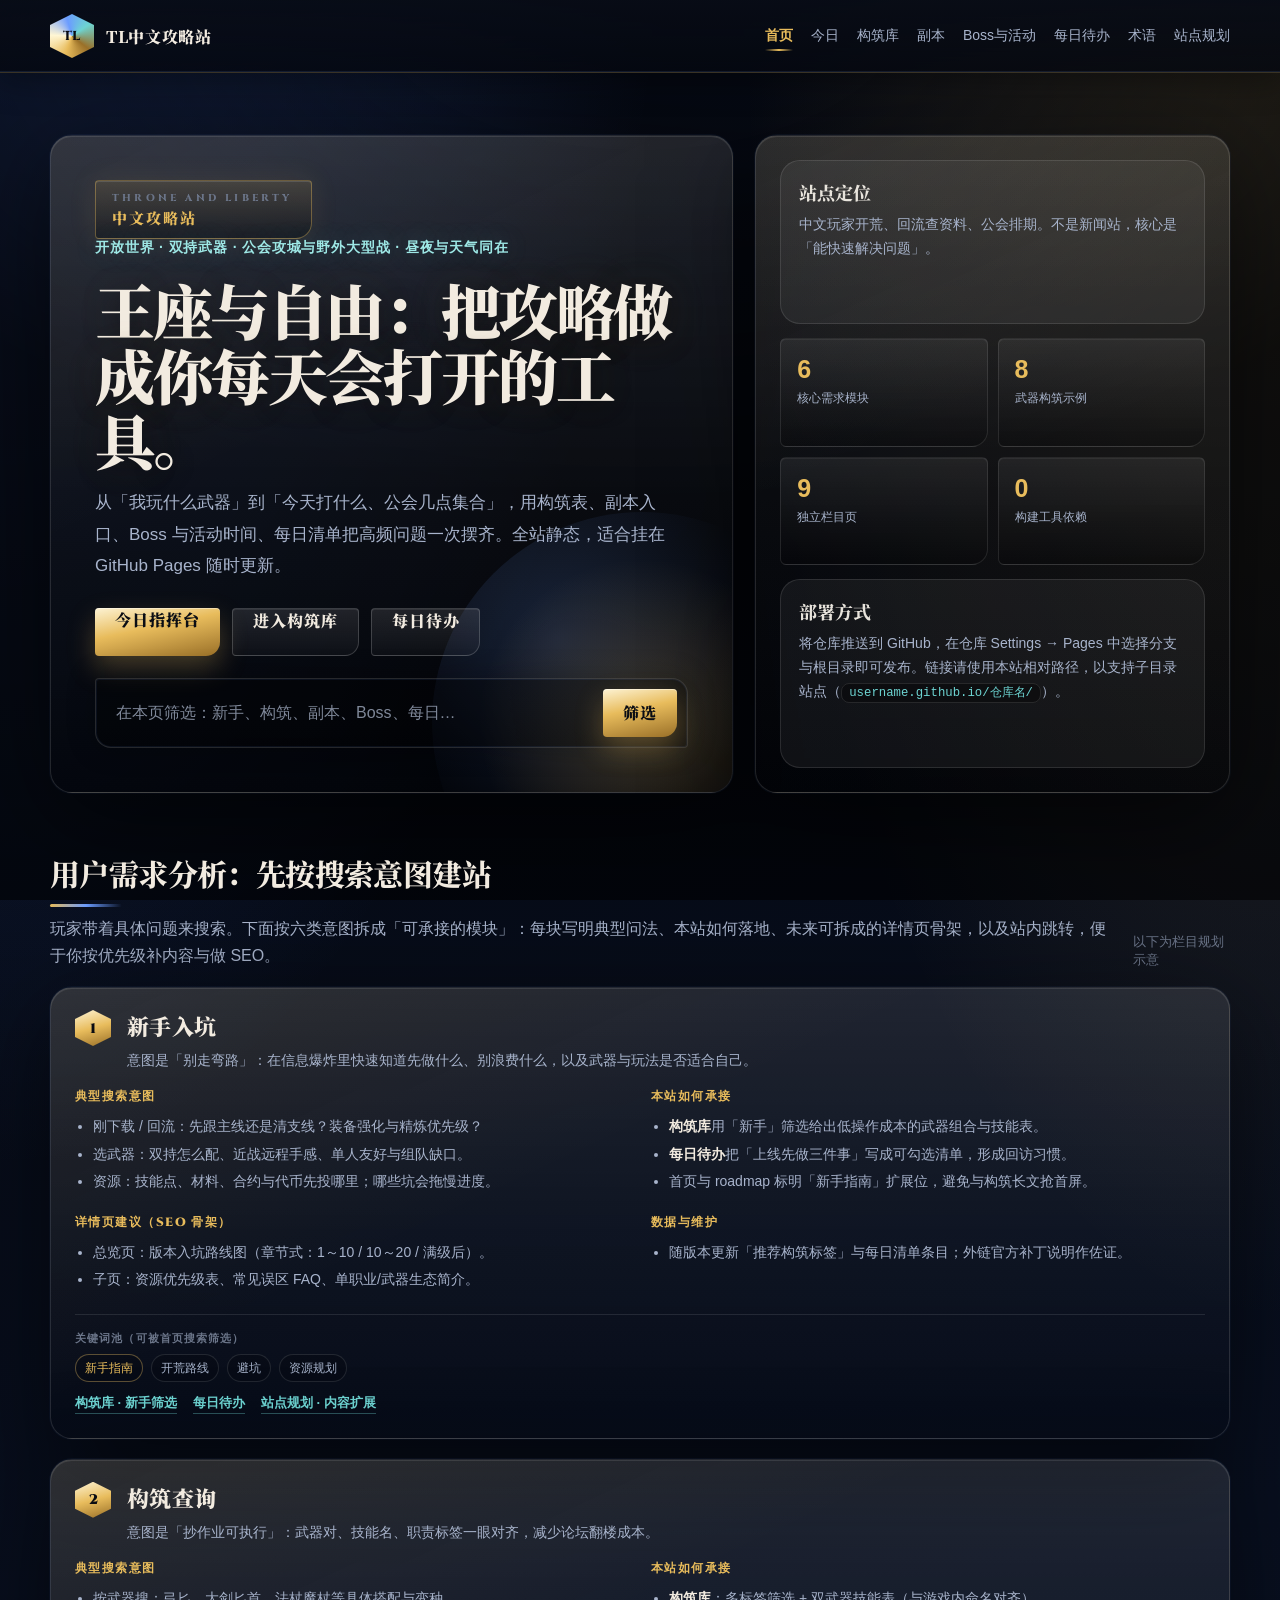
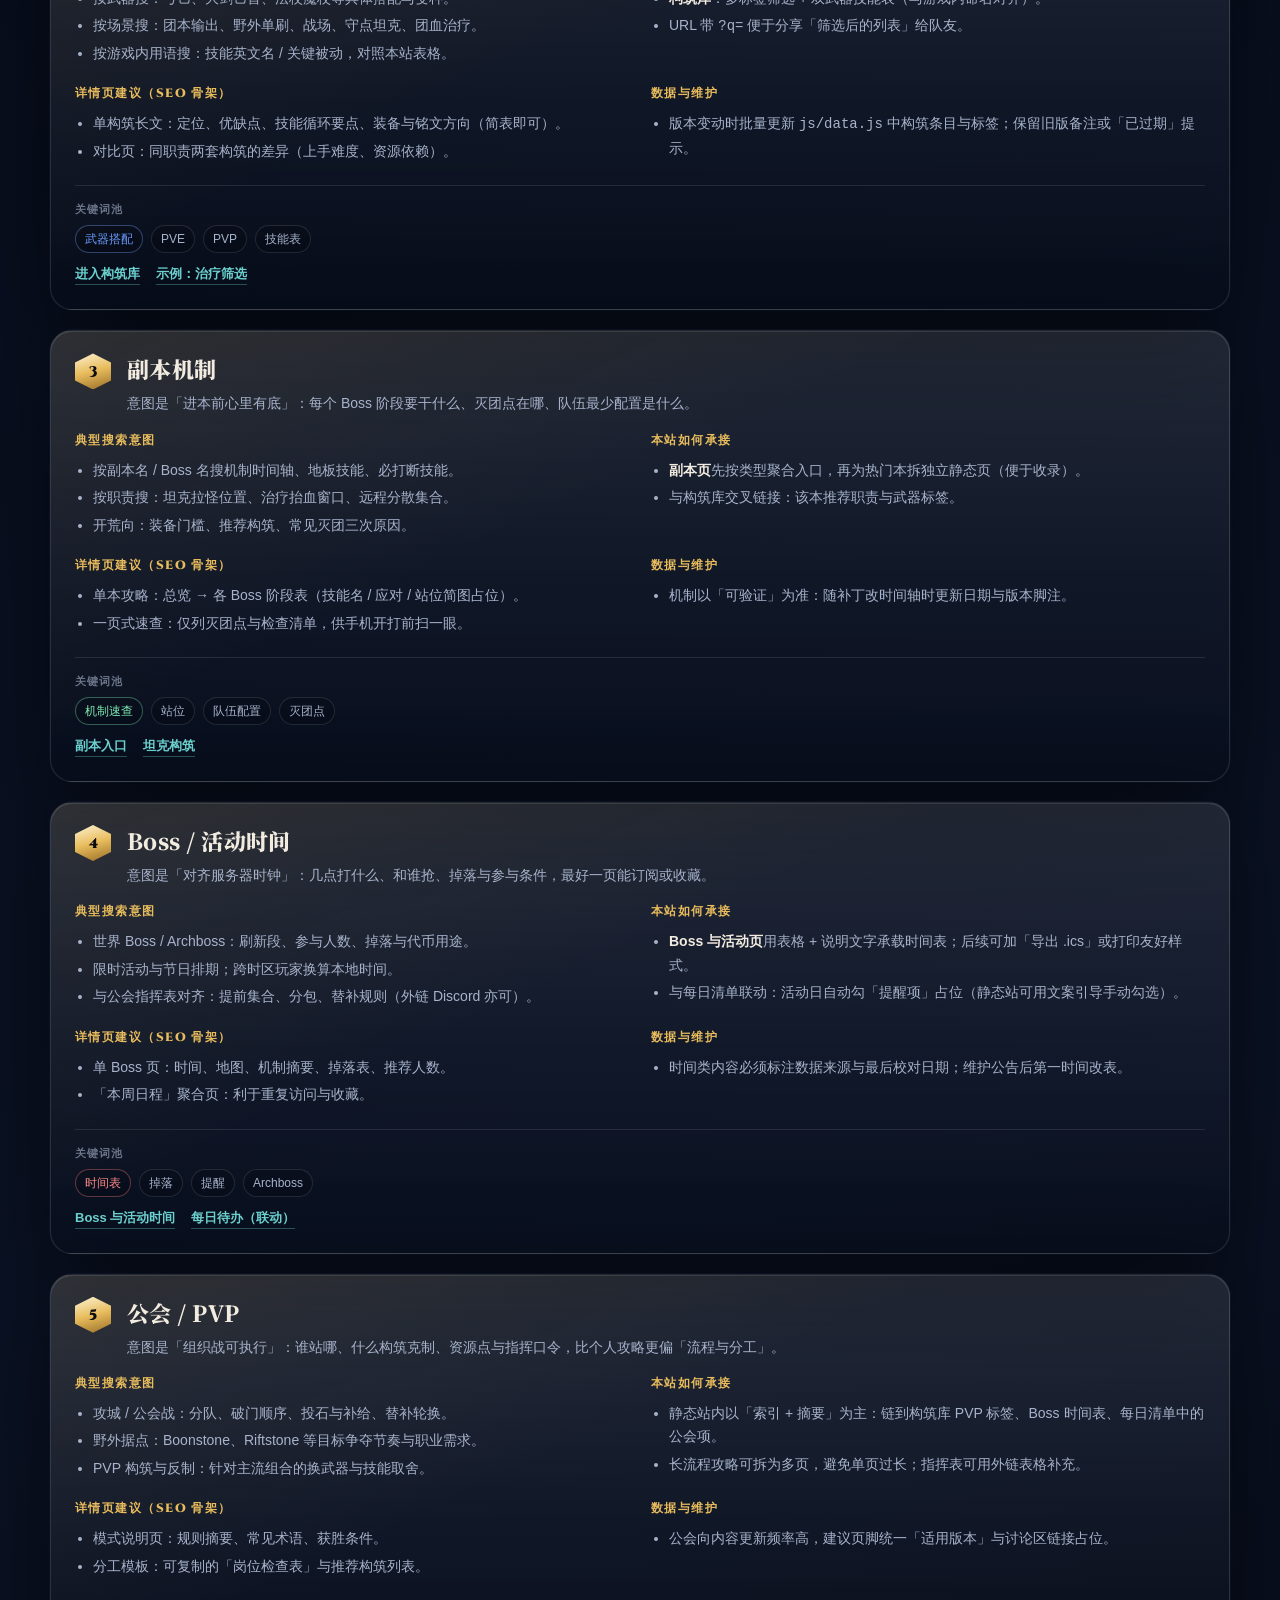
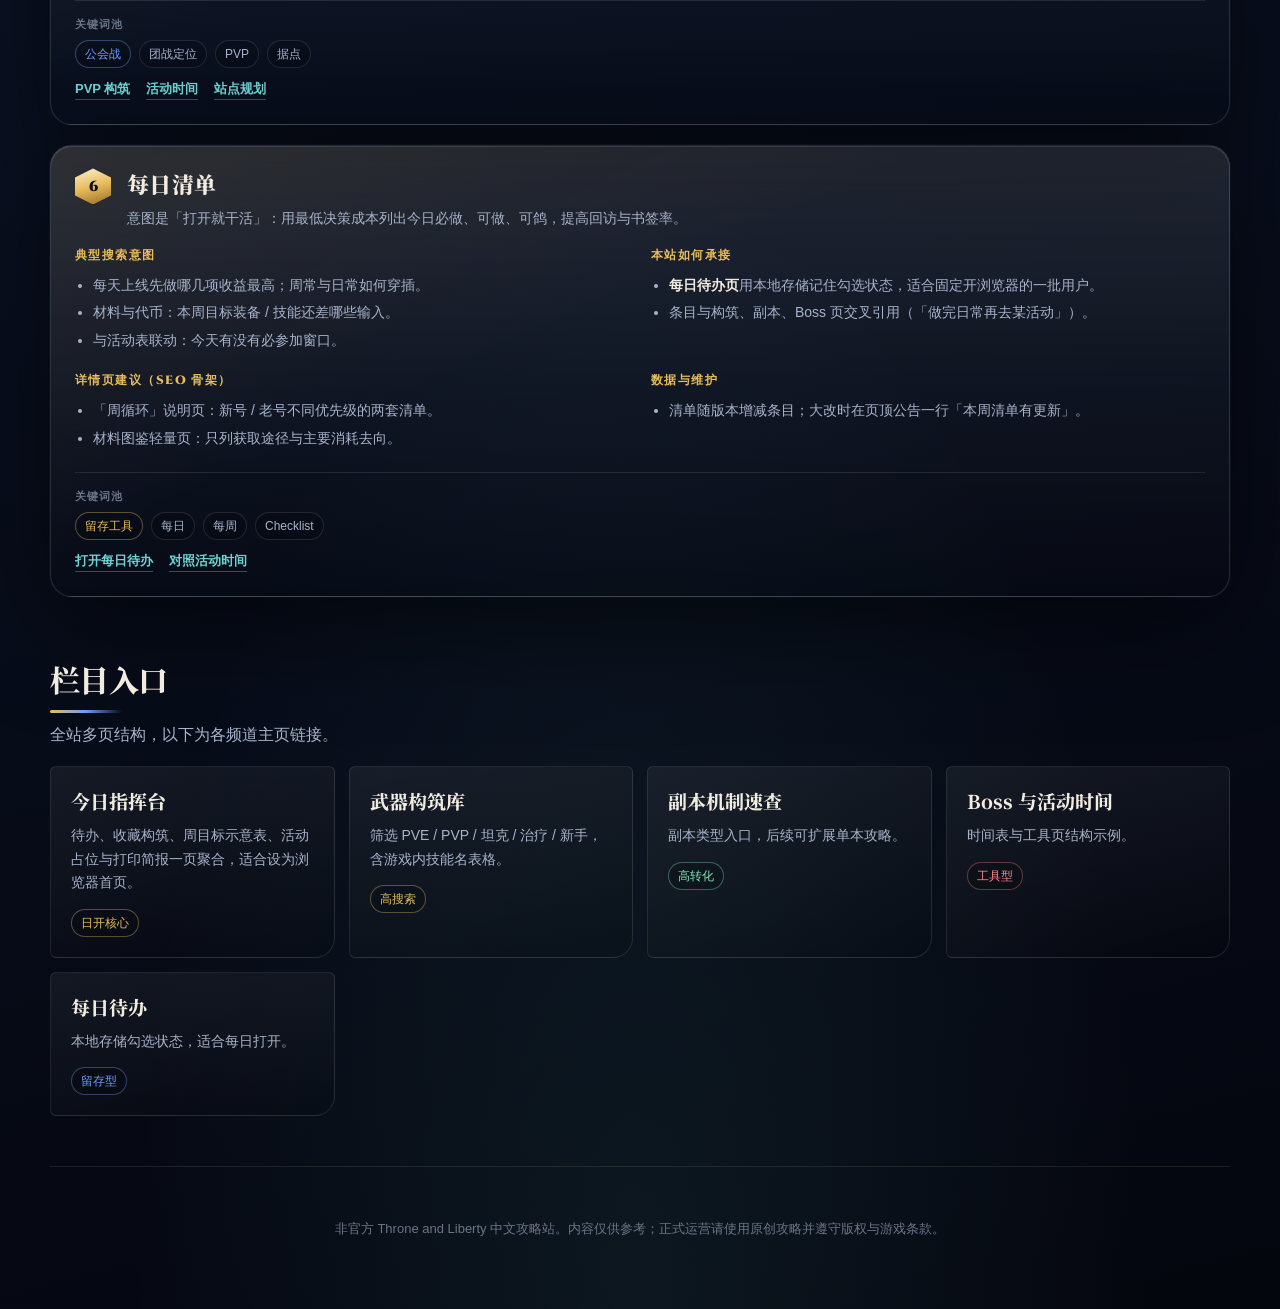
==== commit 21a3d27b: "update" ====
--- a/index.html
+++ b/index.html
@@ -3,448 +3,26 @@
 <head>
   <meta charset="UTF-8" />
   <meta name="viewport" content="width=device-width, initial-scale=1.0" />
-  <title>Throne and Liberty 中文攻略站 MVP | 构筑、副本、Boss、每日清单</title>
-  <meta name="description" content="Throne and Liberty 中文攻略站 MVP：新手开荒、武器构筑、副本机制、Boss时间、公会PVP、每日待办与SEO内容规划。" />
-  <style>
-    :root {
-      --bg: #070a12;
-      --bg2: #0d1322;
-      --card: rgba(255,255,255,0.072);
-      --card2: rgba(255,255,255,0.105);
-      --line: rgba(255,255,255,0.13);
-      --line2: rgba(241,197,107,0.32);
-      --text: #f7f3ea;
-      --muted: #aeb6c6;
-      --muted2: #7f8899;
-      --gold: #f1c56b;
-      --blue: #78a8ff;
-      --cyan: #79e6e4;
-      --green: #84f0b7;
-      --red: #ff7d7d;
-      --shadow: 0 26px 90px rgba(0,0,0,.44);
-      --radius: 24px;
-    }
-
-    * { box-sizing: border-box; }
-    html { scroll-behavior: smooth; }
-    body {
-      margin: 0;
-      color: var(--text);
-      font-family: -apple-system, BlinkMacSystemFont, "Segoe UI", "Microsoft YaHei", Arial, sans-serif;
-      background:
-        radial-gradient(circle at 10% 0%, rgba(120,168,255,.32), transparent 30%),
-        radial-gradient(circle at 88% 8%, rgba(241,197,107,.20), transparent 31%),
-        radial-gradient(circle at 55% 72%, rgba(121,230,228,.12), transparent 34%),
-        linear-gradient(180deg, var(--bg), var(--bg2) 48%, #060810);
-      min-height: 100vh;
-    }
-    body::before {
-      content: "";
-      position: fixed;
-      inset: 0;
-      pointer-events: none;
-      background-image:
-        linear-gradient(rgba(255,255,255,.035) 1px, transparent 1px),
-        linear-gradient(90deg, rgba(255,255,255,.035) 1px, transparent 1px);
-      background-size: 64px 64px;
-      mask-image: linear-gradient(180deg, rgba(0,0,0,.65), transparent 78%);
-    }
-    a { color: inherit; text-decoration: none; }
-    button, input { font: inherit; }
-    .container { width: min(1180px, calc(100% - 36px)); margin: 0 auto; }
-
-    .topbar {
-      position: sticky;
-      top: 0;
-      z-index: 50;
-      background: rgba(7,10,18,.76);
-      border-bottom: 1px solid var(--line);
-      backdrop-filter: blur(18px);
-    }
-    .nav {
-      height: 72px;
-      display: flex;
-      align-items: center;
-      justify-content: space-between;
-      gap: 18px;
-    }
-    .brand {
-      display: flex;
-      align-items: center;
-      gap: 12px;
-      font-weight: 900;
-      letter-spacing: .02em;
-    }
-    .brand-mark {
-      width: 40px;
-      height: 40px;
-      border-radius: 14px;
-      display: grid;
-      place-items: center;
-      color: #101015;
-      background: conic-gradient(from 140deg, var(--gold), var(--blue), var(--cyan), var(--gold));
-      box-shadow: 0 0 34px rgba(241,197,107,.32);
-    }
-    .nav-links {
-      display: flex;
-      align-items: center;
-      gap: 18px;
-      color: var(--muted);
-      font-size: 14px;
-      white-space: nowrap;
-    }
-    .nav-links a:hover { color: var(--gold); }
-
-    .hero {
-      padding: 62px 0 28px;
-      display: grid;
-      grid-template-columns: 1.18fr .82fr;
-      gap: 22px;
-      align-items: stretch;
-    }
-    .panel {
-      border: 1px solid var(--line);
-      background: linear-gradient(180deg, rgba(255,255,255,.11), rgba(255,255,255,.048));
-      border-radius: var(--radius);
-      box-shadow: var(--shadow);
-      position: relative;
-      overflow: hidden;
-    }
-    .hero-main { padding: 44px; min-height: 430px; }
-    .hero-main::after {
-      content: "";
-      position: absolute;
-      right: -130px;
-      bottom: -155px;
-      width: 430px;
-      height: 430px;
-      border-radius: 50%;
-      background: radial-gradient(circle, rgba(241,197,107,.25), transparent 67%);
-    }
-    .eyebrow {
-      display: inline-flex;
-      align-items: center;
-      gap: 8px;
-      padding: 8px 13px;
-      border: 1px solid var(--line2);
-      border-radius: 999px;
-      color: var(--gold);
-      background: rgba(241,197,107,.08);
-      font-size: 13px;
-      font-weight: 800;
-    }
-    h1 {
-      margin: 22px 0 16px;
-      font-size: clamp(36px, 5vw, 66px);
-      line-height: 1.04;
-      letter-spacing: -.06em;
-    }
-    .hero-desc {
-      max-width: 740px;
-      color: var(--muted);
-      font-size: 17px;
-      line-height: 1.85;
-      margin: 0 0 26px;
-      position: relative;
-      z-index: 1;
-    }
-    .hero-actions {
-      display: flex;
-      gap: 12px;
-      flex-wrap: wrap;
-      margin-bottom: 22px;
-      position: relative;
-      z-index: 1;
-    }
-    .btn {
-      height: 48px;
-      border: 0;
-      border-radius: 15px;
-      padding: 0 18px;
-      font-weight: 900;
-      cursor: pointer;
-      color: #11131a;
-      background: linear-gradient(135deg, var(--gold), #ffe7a7);
-      box-shadow: 0 14px 32px rgba(241,197,107,.22);
-    }
-    .btn.secondary {
-      color: var(--text);
-      background: rgba(255,255,255,.07);
-      border: 1px solid var(--line);
-      box-shadow: none;
-    }
-    .search-box {
-      position: relative;
-      z-index: 1;
-      display: grid;
-      grid-template-columns: 1fr auto;
-      gap: 10px;
-      padding: 10px;
-      border: 1px solid rgba(255,255,255,.16);
-      border-radius: 20px;
-      background: rgba(0,0,0,.22);
-    }
-    .search-box input {
-      min-width: 0;
-      height: 48px;
-      border: 0;
-      outline: 0;
-      color: var(--text);
-      background: transparent;
-      padding: 0 10px;
-    }
-    .search-box input::placeholder { color: #7f8899; }
-
-    .hero-side { padding: 24px; display: grid; gap: 14px; }
-    .side-card {
-      padding: 18px;
-      border: 1px solid var(--line);
-      border-radius: 20px;
-      background: rgba(255,255,255,.055);
-    }
-    .side-card h3 { margin: 0 0 8px; font-size: 18px; }
-    .side-card p { margin: 0; color: var(--muted); line-height: 1.7; font-size: 14px; }
-    .metric-grid { display: grid; grid-template-columns: 1fr 1fr; gap: 10px; }
-    .metric {
-      padding: 16px;
-      border-radius: 18px;
-      background: rgba(255,255,255,.06);
-      border: 1px solid var(--line);
-    }
-    .metric b { display: block; color: var(--gold); font-size: 25px; margin-bottom: 4px; }
-    .metric span { color: var(--muted); font-size: 12px; }
-
-    .section { padding: 30px 0; }
-    .section-head {
-      display: flex;
-      justify-content: space-between;
-      align-items: end;
-      gap: 18px;
-      margin-bottom: 18px;
-    }
-    .section-head h2 { margin: 0; font-size: 30px; letter-spacing: -.035em; }
-    .section-head p { margin: 8px 0 0; color: var(--muted); line-height: 1.7; }
-    .note { color: var(--muted2); font-size: 13px; }
-
-    .grid-4 { display: grid; grid-template-columns: repeat(4, 1fr); gap: 14px; }
-    .grid-3 { display: grid; grid-template-columns: repeat(3, 1fr); gap: 16px; }
-    .grid-2 { display: grid; grid-template-columns: repeat(2, 1fr); gap: 16px; }
-    .card {
-      padding: 20px;
-      border: 1px solid var(--line);
-      border-radius: 22px;
-      background: var(--card);
-      transition: .18s ease;
-    }
-    .card:hover {
-      transform: translateY(-4px);
-      border-color: rgba(241,197,107,.48);
-      background: var(--card2);
-    }
-    .card h3 { margin: 0 0 10px; font-size: 19px; }
-    .card p { margin: 0 0 14px; color: var(--muted); line-height: 1.68; font-size: 14px; }
-    .card .small { color: var(--muted2); font-size: 13px; }
-    .num {
-      width: 34px;
-      height: 34px;
-      display: grid;
-      place-items: center;
-      border-radius: 12px;
-      color: #101015;
-      font-weight: 900;
-      background: var(--gold);
-      margin-bottom: 14px;
-    }
-    .tags { display: flex; flex-wrap: wrap; gap: 8px; }
-    .tag {
-      display: inline-flex;
-      align-items: center;
-      min-height: 28px;
-      padding: 5px 9px;
-      border-radius: 999px;
-      color: var(--muted);
-      border: 1px solid var(--line);
-      background: rgba(0,0,0,.15);
-      font-size: 12px;
-      line-height: 1;
-    }
-    .tag.gold { color: var(--gold); border-color: rgba(241,197,107,.36); }
-    .tag.blue { color: var(--blue); border-color: rgba(120,168,255,.36); }
-    .tag.green { color: var(--green); border-color: rgba(132,240,183,.36); }
-    .tag.red { color: var(--red); border-color: rgba(255,125,125,.36); }
-
-    .chips { display: flex; flex-wrap: wrap; gap: 10px; margin: 0 0 18px; }
-    .chip {
-      border: 1px solid var(--line);
-      border-radius: 999px;
-      padding: 10px 14px;
-      color: var(--muted);
-      background: rgba(255,255,255,.055);
-      cursor: pointer;
-      font-weight: 800;
-    }
-    .chip.active, .chip:hover { color: #11131a; background: var(--gold); border-color: transparent; }
-
-    .weapon-line { display: flex; gap: 8px; flex-wrap: wrap; margin: 12px 0; }
-    .weapon {
-      padding: 8px 10px;
-      border-radius: 12px;
-      color: #dbe8ff;
-      border: 1px solid rgba(120,168,255,.30);
-      background: rgba(120,168,255,.11);
-      font-size: 13px;
-      font-weight: 900;
-    }
-    .build-meta {
-      display: grid;
-      grid-template-columns: 1fr 1fr;
-      gap: 10px;
-      margin: 14px 0;
-      color: var(--muted);
-      font-size: 13px;
-    }
-    .meta-box {
-      padding: 10px;
-      border-radius: 14px;
-      border: 1px solid var(--line);
-      background: rgba(0,0,0,.14);
-    }
-    .meta-box b { display: block; color: var(--text); margin-top: 4px; }
-
-    .build-weapons-detail {
-      margin-top: 16px;
-      display: grid;
-      gap: 12px;
-      text-align: left;
-    }
-    .weapon-block {
-      border: 1px solid var(--line);
-      border-radius: 16px;
-      padding: 14px 14px 12px;
-      background: rgba(0,0,0,.16);
-    }
-    .weapon-block h4 {
-      margin: 0 0 8px;
-      font-size: 15px;
-      font-weight: 900;
-      color: var(--gold);
-      letter-spacing: .02em;
-    }
-    .weapon-block .weapon-block-desc {
-      margin: 0 0 10px;
-      color: var(--muted);
-      font-size: 13px;
-      line-height: 1.65;
-    }
-    .weapon-skill-table-wrap {
-      margin-top: 10px;
-      overflow: auto;
-      border-radius: 14px;
-      border: 1px solid var(--line);
-      background: rgba(0,0,0,.12);
-    }
-    .weapon-skill-table {
-      width: 100%;
-      border-collapse: collapse;
-      font-size: 12px;
-      min-width: 260px;
-    }
-    .weapon-skill-table th,
-    .weapon-skill-table td {
-      padding: 8px 10px;
-      border-bottom: 1px solid var(--line);
-      text-align: left;
-      vertical-align: top;
-    }
-    .weapon-skill-table th {
-      color: var(--gold);
-      background: rgba(0,0,0,.22);
-      font-size: 11px;
-      font-weight: 900;
-    }
-    .weapon-skill-table tr:last-child td { border-bottom: 0; }
-    .weapon-skill-table .skill-cat {
-      color: var(--cyan);
-      font-weight: 800;
-      white-space: nowrap;
-      width: 7.5em;
-    }
-    .weapon-skill-table .skill-name {
-      color: var(--text);
-      font-weight: 600;
-      letter-spacing: .015em;
-    }
-
-    .table-wrap { overflow: auto; border-radius: 22px; border: 1px solid var(--line); background: rgba(255,255,255,.055); }
-    table { width: 100%; border-collapse: collapse; min-width: 760px; }
-    th, td { padding: 16px; border-bottom: 1px solid var(--line); text-align: left; }
-    th { color: var(--gold); font-size: 13px; background: rgba(0,0,0,.18); }
-    td { color: var(--muted); font-size: 14px; }
-    td strong { color: var(--text); }
-    tr:last-child td { border-bottom: 0; }
-
-    .todo-list { display: grid; gap: 10px; }
-    .todo {
-      display: flex;
-      align-items: center;
-      gap: 10px;
-      padding: 13px 14px;
-      border: 1px solid var(--line);
-      border-radius: 15px;
-      color: var(--muted);
-      background: rgba(255,255,255,.045);
-    }
-    .todo input { width: 18px; height: 18px; accent-color: var(--gold); }
-    .todo.done { opacity: .55; text-decoration: line-through; }
-
-    .roadmap { display: grid; gap: 12px; }
-    .roadmap-item {
-      display: grid;
-      grid-template-columns: 110px 1fr;
-      gap: 14px;
-      padding: 16px;
-      border-radius: 18px;
-      border: 1px solid var(--line);
-      background: rgba(255,255,255,.05);
-    }
-    .roadmap-item b { color: var(--gold); }
-    .roadmap-item p { margin: 0; color: var(--muted); line-height: 1.7; font-size: 14px; }
-
-    .empty {
-      display: none;
-      padding: 28px;
-      border: 1px dashed var(--line);
-      border-radius: 22px;
-      color: var(--muted);
-      text-align: center;
-    }
-    .footer { padding: 40px 0 58px; text-align: center; color: var(--muted2); font-size: 13px; }
-
-    @media (max-width: 980px) {
-      .hero, .grid-4, .grid-3, .grid-2 { grid-template-columns: 1fr; }
-      .nav-links { display: none; }
-      .hero-main { padding: 30px; min-height: auto; }
-      .section-head { align-items: start; flex-direction: column; }
-      .search-box { grid-template-columns: 1fr; }
-      .btn { width: 100%; }
-      .roadmap-item { grid-template-columns: 1fr; }
-    }
-  </style>
+  <title>TL中文攻略站 | Throne and Liberty 构筑 · 副本 · Boss · 每日清单</title>
+  <meta name="description" content="Throne and Liberty 中文攻略站：武器构筑、副本入口、Boss与活动时间、每日待办。纯静态页面，可直接部署到 GitHub Pages。" />
+  <link rel="stylesheet" href="css/site.css" />
 </head>
 <body>
   <header class="topbar">
     <div class="container nav">
-      <a class="brand" href="#top" aria-label="Throne and Liberty 中文攻略站首页">
+      <a class="brand" href="index.html" aria-label="TL中文攻略站首页">
         <span class="brand-mark">TL</span>
         <span>TL中文攻略站</span>
       </a>
       <nav class="nav-links" aria-label="主导航">
-        <a href="#intent">需求分析</a>
-        <a href="#hot">热门入口</a>
-        <a href="#builds">构筑库</a>
-        <a href="#dungeons">副本攻略</a>
-        <a href="#boss">Boss时间</a>
-        <a href="#roadmap">上线规划</a>
+        <a href="index.html">首页</a>
+        <a href="today.html">今日</a>
+        <a href="builds.html">构筑库</a>
+        <a href="dungeons.html">副本</a>
+        <a href="boss.html">Boss与活动</a>
+        <a href="daily.html">每日待办</a>
+        <a href="glossary.html">术语</a>
+        <a href="roadmap.html">站点规划</a>
       </nav>
     </div>
   </header>
@@ -452,33 +30,38 @@
   <main id="top">
     <section class="container hero">
       <div class="panel hero-main">
-        <span class="eyebrow">Throne and Liberty 中文攻略站 MVP</span>
-        <h1>做玩家每天都会打开的攻略工具站。</h1>
-        <p class="hero-desc">第一版不要做成杂乱百科，先抓住玩家最高频的 6 个需求：新手开荒、武器构筑、副本机制、Boss时间、公会PVP、每日待办。页面结构先轻，内容入口先准，后续再扩展成数据库和详情页。</p>
+        <span class="eyebrow">
+          <span class="eyebrow-en">Throne and Liberty</span>
+          <span class="eyebrow-zh">中文攻略站</span>
+        </span>
+        <p class="game-tagline">开放世界 · 双持武器 · 公会攻城与野外大型战 · 昼夜与天气同在</p>
+        <h1>王座与自由：把攻略做成你每天会打开的工具。</h1>
+        <p class="hero-desc">从「我玩什么武器」到「今天打什么、公会几点集合」，用构筑表、副本入口、Boss 与活动时间、每日清单把高频问题一次摆齐。全站静态，适合挂在 GitHub Pages 随时更新。</p>
         <div class="hero-actions">
-          <a class="btn" href="#builds">查看构筑推荐</a>
-          <a class="btn secondary" href="#roadmap">看MVP上线计划</a>
+          <a class="btn" href="today.html">今日指挥台</a>
+          <a class="btn secondary" href="builds.html">进入构筑库</a>
+          <a class="btn secondary" href="daily.html">每日待办</a>
         </div>
         <div class="search-box">
-          <input id="globalSearch" type="search" placeholder="搜索：弓匕、坦克、治疗、副本、Boss、公会、每日任务..." />
-          <button class="btn" onclick="runSearch()">快速查找</button>
+          <input id="globalSearch" type="search" placeholder="在本页筛选：新手、构筑、副本、Boss、每日…" />
+          <button type="button" class="btn" id="homeSearchBtn">筛选</button>
         </div>
       </div>
 
       <aside class="panel hero-side">
         <div class="side-card">
           <h3>站点定位</h3>
-          <p>中文玩家开荒 + 回流玩家查资料 + 公会成员查日程。不是新闻站，核心是“能快速解决问题”。</p>
+          <p>中文玩家开荒、回流查资料、公会排期。不是新闻站，核心是「能快速解决问题」。</p>
         </div>
         <div class="metric-grid">
-          <div class="metric"><b>6</b><span>首屏核心需求</span></div>
-          <div class="metric"><b>8</b><span>首批构筑方向</span></div>
-          <div class="metric"><b>20</b><span>首批SEO页面</span></div>
-          <div class="metric"><b>1</b><span>单文件可部署</span></div>
+          <div class="metric"><b>6</b><span>核心需求模块</span></div>
+          <div class="metric"><b>8</b><span>武器构筑示例</span></div>
+          <div class="metric"><b>9</b><span>独立栏目页</span></div>
+          <div class="metric"><b>0</b><span>构建工具依赖</span></div>
         </div>
         <div class="side-card">
-          <h3>MVP判断标准</h3>
-          <p>不是功能越多越好，而是玩家能不能在 10 秒内找到：我玩什么、去哪打、怎么打、今天做什么。</p>
+          <h3>部署方式</h3>
+          <p>将仓库推送到 GitHub，在仓库 Settings → Pages 中选择分支与根目录即可发布。链接请使用本站相对路径，以支持子目录站点（<code>username.github.io/仓库名/</code>）。</p>
         </div>
       </aside>
     </section>
@@ -487,46 +70,300 @@
       <div class="section-head">
         <div>
           <h2>用户需求分析：先按搜索意图建站</h2>
-          <p>玩家不是来“逛官网”的，而是带着具体问题来搜索。MVP 要围绕问题入口设计。</p>
-        </div>
-        <span class="note">适合后续拆成 SEO 栏目页</span>
+          <p>玩家带着具体问题来搜索。下面按六类意图拆成「可承接的模块」：每块写明典型问法、本站如何落地、未来可拆成的详情页骨架，以及站内跳转，便于你按优先级补内容与做 SEO。</p>
+        </div>
+        <span class="note">以下为栏目规划示意</span>
       </div>
-      <div class="grid-3">
-        <article class="card searchable" data-keywords="新手 入坑 开荒 升级 资源 装备 技能">
-          <span class="num">1</span>
-          <h3>新手入坑</h3>
-          <p>最关心选什么武器、升级路线、技能怎么点、装备要不要强化、哪些资源不要乱花。</p>
-          <div class="tags"><span class="tag gold">新手指南</span><span class="tag">开荒路线</span><span class="tag">避坑</span></div>
-        </article>
-        <article class="card searchable" data-keywords="build 构筑 武器 职业 弓匕 大剑 匕首 法杖 坦克 治疗 输出">
-          <span class="num">2</span>
-          <h3>构筑查询</h3>
-          <p>稳定搜索需求：PVE输出、PVP单挑、大规模团战、坦克、治疗、平民构筑。</p>
-          <div class="tags"><span class="tag blue">武器搭配</span><span class="tag">PVE</span><span class="tag">PVP</span></div>
-        </article>
-        <article class="card searchable" data-keywords="副本 地下城 机制 boss 打法 站位 灭团点">
-          <span class="num">3</span>
-          <h3>副本机制</h3>
-          <p>玩家进本前需要快速看 Boss 技能、站位、打断点、灭团点和队伍职责。</p>
-          <div class="tags"><span class="tag green">机制速查</span><span class="tag">站位</span><span class="tag">队伍配置</span></div>
-        </article>
-        <article class="card searchable" data-keywords="世界boss archboss 时间 掉落 活动 日程 服务器">
-          <span class="num">4</span>
-          <h3>Boss / 活动时间</h3>
-          <p>适合做工具页：世界 Boss、Archboss、动态事件、公会活动提醒和掉落查询。</p>
-          <div class="tags"><span class="tag red">时间表</span><span class="tag">掉落</span><span class="tag">提醒</span></div>
-        </article>
-        <article class="card searchable" data-keywords="公会 pvp 攻城 团战 boonstone riftstone 战场">
-          <span class="num">5</span>
-          <h3>公会 / PVP</h3>
-          <p>中后期玩家重点：攻城、公会战、Boonstone、Riftstone、团战职业分工。</p>
-          <div class="tags"><span class="tag blue">公会战</span><span class="tag">团战定位</span><span class="tag">PVP</span></div>
-        </article>
-        <article class="card searchable" data-keywords="每日 每周 checklist 任务 材料 合约 代币">
-          <span class="num">6</span>
-          <h3>每日清单</h3>
-          <p>留存型功能：每天上线该做什么、哪些任务优先、材料怎么规划。</p>
-          <div class="tags"><span class="tag gold">留存工具</span><span class="tag">每日</span><span class="tag">每周</span></div>
+      <div class="intent-module-list">
+        <article class="panel intent-module searchable" data-keywords="新手 入坑 开荒 升级 资源 装备 技能 选武器 避坑 主线 支线 材料 代币 强化 精炼 技能点 职业 回流 小号">
+          <header class="intent-module-head">
+            <span class="num">1</span>
+            <div>
+              <h3>新手入坑</h3>
+              <p class="intent-lede">意图是「别走弯路」：在信息爆炸里快速知道先做什么、别浪费什么，以及武器与玩法是否适合自己。</p>
+            </div>
+          </header>
+          <div class="intent-grid">
+            <div class="intent-block">
+              <h4>典型搜索意图</h4>
+              <ul>
+                <li>刚下载 / 回流：先跟主线还是清支线？装备强化与精炼优先级？</li>
+                <li>选武器：双持怎么配、近战远程手感、单人友好与组队缺口。</li>
+                <li>资源：技能点、材料、合约与代币先投哪里；哪些坑会拖慢进度。</li>
+              </ul>
+            </div>
+            <div class="intent-block">
+              <h4>本站如何承接</h4>
+              <ul>
+                <li><span class="intent-strong">构筑库</span>用「新手」筛选给出低操作成本的武器组合与技能表。</li>
+                <li><span class="intent-strong">每日待办</span>把「上线先做三件事」写成可勾选清单，形成回访习惯。</li>
+                <li>首页与 roadmap 标明「新手指南」扩展位，避免与构筑长文抢首屏。</li>
+              </ul>
+            </div>
+            <div class="intent-block">
+              <h4>详情页建议（SEO 骨架）</h4>
+              <ul>
+                <li>总览页：版本入坑路线图（章节式：1～10 / 10～20 / 满级后）。</li>
+                <li>子页：资源优先级表、常见误区 FAQ、单职业/武器生态简介。</li>
+              </ul>
+            </div>
+            <div class="intent-block">
+              <h4>数据与维护</h4>
+              <ul>
+                <li>随版本更新「推荐构筑标签」与每日清单条目；外链官方补丁说明作佐证。</li>
+              </ul>
+            </div>
+          </div>
+          <div class="intent-footer">
+            <span class="intent-label">关键词池（可被首页搜索筛选）</span>
+            <div class="tags"><span class="tag gold">新手指南</span><span class="tag">开荒路线</span><span class="tag">避坑</span><span class="tag">资源规划</span></div>
+            <div class="intent-links">
+              <a href="builds.html?q=新手">构筑库 · 新手筛选</a>
+              <a href="daily.html">每日待办</a>
+              <a href="roadmap.html">站点规划 · 内容扩展</a>
+            </div>
+          </div>
+        </article>
+
+        <article class="panel intent-module searchable" data-keywords="build 构筑 武器 职业 弓匕 大剑 匕首 法杖 坦克 治疗 输出 PVE PVP 技能 铭文 配装 双持 魔杖 长弓 弩 剑盾">
+          <header class="intent-module-head">
+            <span class="num">2</span>
+            <div>
+              <h3>构筑查询</h3>
+              <p class="intent-lede">意图是「抄作业可执行」：武器对、技能名、职责标签一眼对齐，减少论坛翻楼成本。</p>
+            </div>
+          </header>
+          <div class="intent-grid">
+            <div class="intent-block">
+              <h4>典型搜索意图</h4>
+              <ul>
+                <li>按武器搜：弓匕、大剑匕首、法杖魔杖等具体搭配与变种。</li>
+                <li>按场景搜：团本输出、野外单刷、战场、守点坦克、团血治疗。</li>
+                <li>按游戏内用语搜：技能英文名 / 关键被动，对照本站表格。</li>
+              </ul>
+            </div>
+            <div class="intent-block">
+              <h4>本站如何承接</h4>
+              <ul>
+                <li><span class="intent-strong">构筑库</span>：多标签筛选 + 双武器技能表（与游戏内命名对齐）。</li>
+                <li>URL 带 <code>?q=</code> 便于分享「筛选后的列表」给队友。</li>
+              </ul>
+            </div>
+            <div class="intent-block">
+              <h4>详情页建议（SEO 骨架）</h4>
+              <ul>
+                <li>单构筑长文：定位、优缺点、技能循环要点、装备与铭文方向（简表即可）。</li>
+                <li>对比页：同职责两套构筑的差异（上手难度、资源依赖）。</li>
+              </ul>
+            </div>
+            <div class="intent-block">
+              <h4>数据与维护</h4>
+              <ul>
+                <li>版本变动时批量更新 <code>js/data.js</code> 中构筑条目与标签；保留旧版备注或「已过期」提示。</li>
+              </ul>
+            </div>
+          </div>
+          <div class="intent-footer">
+            <span class="intent-label">关键词池</span>
+            <div class="tags"><span class="tag blue">武器搭配</span><span class="tag">PVE</span><span class="tag">PVP</span><span class="tag">技能表</span></div>
+            <div class="intent-links">
+              <a href="builds.html">进入构筑库</a>
+              <a href="builds.html?q=治疗">示例：治疗筛选</a>
+            </div>
+          </div>
+        </article>
+
+        <article class="panel intent-module searchable" data-keywords="副本 地下城 机制 boss 打法 站位 灭团点 打断 驱散 坦克 奶妈 职责 进本 门槛 装备等级">
+          <header class="intent-module-head">
+            <span class="num">3</span>
+            <div>
+              <h3>副本机制</h3>
+              <p class="intent-lede">意图是「进本前心里有底」：每个 Boss 阶段要干什么、灭团点在哪、队伍最少配置是什么。</p>
+            </div>
+          </header>
+          <div class="intent-grid">
+            <div class="intent-block">
+              <h4>典型搜索意图</h4>
+              <ul>
+                <li>按副本名 / Boss 名搜机制时间轴、地板技能、必打断技能。</li>
+                <li>按职责搜：坦克拉怪位置、治疗抬血窗口、远程分散集合。</li>
+                <li>开荒向：装备门槛、推荐构筑、常见灭团三次原因。</li>
+              </ul>
+            </div>
+            <div class="intent-block">
+              <h4>本站如何承接</h4>
+              <ul>
+                <li><span class="intent-strong">副本页</span>先按类型聚合入口，再为热门本拆独立静态页（便于收录）。</li>
+                <li>与构筑库交叉链接：该本推荐职责与武器标签。</li>
+              </ul>
+            </div>
+            <div class="intent-block">
+              <h4>详情页建议（SEO 骨架）</h4>
+              <ul>
+                <li>单本攻略：总览 → 各 Boss 阶段表（技能名 / 应对 / 站位简图占位）。</li>
+                <li>一页式速查：仅列灭团点与检查清单，供手机开打前扫一眼。</li>
+              </ul>
+            </div>
+            <div class="intent-block">
+              <h4>数据与维护</h4>
+              <ul>
+                <li>机制以「可验证」为准：随补丁改时间轴时更新日期与版本脚注。</li>
+              </ul>
+            </div>
+          </div>
+          <div class="intent-footer">
+            <span class="intent-label">关键词池</span>
+            <div class="tags"><span class="tag green">机制速查</span><span class="tag">站位</span><span class="tag">队伍配置</span><span class="tag">灭团点</span></div>
+            <div class="intent-links">
+              <a href="dungeons.html">副本入口</a>
+              <a href="builds.html?q=坦克">坦克构筑</a>
+            </div>
+          </div>
+        </article>
+
+        <article class="panel intent-module searchable" data-keywords="世界boss archboss 时间 掉落 活动 日程 服务器 日历 提醒 野外 动态事件 维护 公告">
+          <header class="intent-module-head">
+            <span class="num">4</span>
+            <div>
+              <h3>Boss / 活动时间</h3>
+              <p class="intent-lede">意图是「对齐服务器时钟」：几点打什么、和谁抢、掉落与参与条件，最好一页能订阅或收藏。</p>
+            </div>
+          </header>
+          <div class="intent-grid">
+            <div class="intent-block">
+              <h4>典型搜索意图</h4>
+              <ul>
+                <li>世界 Boss / Archboss：刷新段、参与人数、掉落与代币用途。</li>
+                <li>限时活动与节日排期；跨时区玩家换算本地时间。</li>
+                <li>与公会指挥表对齐：提前集合、分包、替补规则（外链 Discord 亦可）。</li>
+              </ul>
+            </div>
+            <div class="intent-block">
+              <h4>本站如何承接</h4>
+              <ul>
+                <li><span class="intent-strong">Boss 与活动页</span>用表格 + 说明文字承载时间表；后续可加「导出 .ics」或打印友好样式。</li>
+                <li>与每日清单联动：活动日自动勾「提醒项」占位（静态站可用文案引导手动勾选）。</li>
+              </ul>
+            </div>
+            <div class="intent-block">
+              <h4>详情页建议（SEO 骨架）</h4>
+              <ul>
+                <li>单 Boss 页：时间、地图、机制摘要、掉落表、推荐人数。</li>
+                <li>「本周日程」聚合页：利于重复访问与收藏。</li>
+              </ul>
+            </div>
+            <div class="intent-block">
+              <h4>数据与维护</h4>
+              <ul>
+                <li>时间类内容必须标注数据来源与最后校对日期；维护公告后第一时间改表。</li>
+              </ul>
+            </div>
+          </div>
+          <div class="intent-footer">
+            <span class="intent-label">关键词池</span>
+            <div class="tags"><span class="tag red">时间表</span><span class="tag">掉落</span><span class="tag">提醒</span><span class="tag">Archboss</span></div>
+            <div class="intent-links">
+              <a href="boss.html">Boss 与活动时间</a>
+              <a href="daily.html">每日待办（联动）</a>
+            </div>
+          </div>
+        </article>
+
+        <article class="panel intent-module searchable" data-keywords="公会 pvp 攻城 团战 boonstone riftstone 战场 指挥 配置 语音 报名 替补 赛季">
+          <header class="intent-module-head">
+            <span class="num">5</span>
+            <div>
+              <h3>公会 / PVP</h3>
+              <p class="intent-lede">意图是「组织战可执行」：谁站哪、什么构筑克制、资源点与指挥口令，比个人攻略更偏「流程与分工」。</p>
+            </div>
+          </header>
+          <div class="intent-grid">
+            <div class="intent-block">
+              <h4>典型搜索意图</h4>
+              <ul>
+                <li>攻城 / 公会战：分队、破门顺序、投石与补给、替补轮换。</li>
+                <li>野外据点：Boonstone、Riftstone 等目标争夺节奏与职业需求。</li>
+                <li>PVP 构筑与反制：针对主流组合的换武器与技能取舍。</li>
+              </ul>
+            </div>
+            <div class="intent-block">
+              <h4>本站如何承接</h4>
+              <ul>
+                <li>静态站内以「索引 + 摘要」为主：链到构筑库 PVP 标签、Boss 时间表、每日清单中的公会项。</li>
+                <li>长流程攻略可拆为多页，避免单页过长；指挥表可用外链表格补充。</li>
+              </ul>
+            </div>
+            <div class="intent-block">
+              <h4>详情页建议（SEO 骨架）</h4>
+              <ul>
+                <li>模式说明页：规则摘要、常见术语、获胜条件。</li>
+                <li>分工模板：可复制的「岗位检查表」与推荐构筑列表。</li>
+              </ul>
+            </div>
+            <div class="intent-block">
+              <h4>数据与维护</h4>
+              <ul>
+                <li>公会向内容更新频率高，建议页脚统一「适用版本」与讨论区链接占位。</li>
+              </ul>
+            </div>
+          </div>
+          <div class="intent-footer">
+            <span class="intent-label">关键词池</span>
+            <div class="tags"><span class="tag blue">公会战</span><span class="tag">团战定位</span><span class="tag">PVP</span><span class="tag">据点</span></div>
+            <div class="intent-links">
+              <a href="builds.html?q=PVP">PVP 构筑</a>
+              <a href="boss.html">活动时间</a>
+              <a href="roadmap.html">站点规划</a>
+            </div>
+          </div>
+        </article>
+
+        <article class="panel intent-module searchable" data-keywords="每日 每周 checklist 任务 材料 合约 代币 上线 优先 留存 周常 日常 委派">
+          <header class="intent-module-head">
+            <span class="num">6</span>
+            <div>
+              <h3>每日清单</h3>
+              <p class="intent-lede">意图是「打开就干活」：用最低决策成本列出今日必做、可做、可鸽，提高回访与书签率。</p>
+            </div>
+          </header>
+          <div class="intent-grid">
+            <div class="intent-block">
+              <h4>典型搜索意图</h4>
+              <ul>
+                <li>每天上线先做哪几项收益最高；周常与日常如何穿插。</li>
+                <li>材料与代币：本周目标装备 / 技能还差哪些输入。</li>
+                <li>与活动表联动：今天有没有必参加窗口。</li>
+              </ul>
+            </div>
+            <div class="intent-block">
+              <h4>本站如何承接</h4>
+              <ul>
+                <li><span class="intent-strong">每日待办页</span>用本地存储记住勾选状态，适合固定开浏览器的一批用户。</li>
+                <li>条目与构筑、副本、Boss 页交叉引用（「做完日常再去某活动」）。</li>
+              </ul>
+            </div>
+            <div class="intent-block">
+              <h4>详情页建议（SEO 骨架）</h4>
+              <ul>
+                <li>「周循环」说明页：新号 / 老号不同优先级的两套清单。</li>
+                <li>材料图鉴轻量页：只列获取途径与主要消耗去向。</li>
+              </ul>
+            </div>
+            <div class="intent-block">
+              <h4>数据与维护</h4>
+              <ul>
+                <li>清单随版本增减条目；大改时在页顶公告一行「本周清单有更新」。</li>
+              </ul>
+            </div>
+          </div>
+          <div class="intent-footer">
+            <span class="intent-label">关键词池</span>
+            <div class="tags"><span class="tag gold">留存工具</span><span class="tag">每日</span><span class="tag">每周</span><span class="tag">Checklist</span></div>
+            <div class="intent-links">
+              <a href="daily.html">打开每日待办</a>
+              <a href="boss.html">对照活动时间</a>
+            </div>
+          </div>
         </article>
       </div>
     </section>
@@ -534,377 +371,56 @@
     <section id="hot" class="container section">
       <div class="section-head">
         <div>
-          <h2>首页热门入口</h2>
-          <p>首页不要堆太多文字，先给玩家 4 个最常点击的入口。</p>
+          <h2>栏目入口</h2>
+          <p>全站多页结构，以下为各频道主页链接。</p>
         </div>
       </div>
       <div class="grid-4">
-        <a class="card searchable" href="#builds" data-keywords="武器 构筑 build 推荐">
+        <a class="card" href="today.html">
+          <h3>今日指挥台</h3>
+          <p>待办、收藏构筑、周目标示意表、活动占位与打印简报一页聚合，适合设为浏览器首页。</p>
+          <span class="tag gold">日开核心</span>
+        </a>
+        <a class="card" href="builds.html">
           <h3>武器构筑库</h3>
-          <p>按 PVE、PVP、坦克、治疗、新手推荐筛选。</p>
+          <p>筛选 PVE / PVP / 坦克 / 治疗 / 新手，含游戏内技能名表格。</p>
           <span class="tag gold">高搜索</span>
         </a>
-        <a class="card searchable" href="#dungeons" data-keywords="副本 机制 攻略 地下城 boss">
+        <a class="card" href="dungeons.html">
           <h3>副本机制速查</h3>
-          <p>进本前 1 分钟看懂灭团点和职责。</p>
+          <p>副本类型入口，后续可扩展单本攻略。</p>
           <span class="tag green">高转化</span>
         </a>
-        <a class="card searchable" href="#boss" data-keywords="boss 时间 世界boss archboss 掉落">
-          <h3>Boss时间表</h3>
-          <p>后续可接 JSON 或后台，做成站点留存工具。</p>
+        <a class="card" href="boss.html">
+          <h3>Boss 与活动时间</h3>
+          <p>时间表与工具页结构示例。</p>
           <span class="tag red">工具型</span>
         </a>
-        <a class="card searchable" href="#daily" data-keywords="每日 清单 每周 任务 checklist">
+        <a class="card" href="daily.html">
           <h3>每日待办</h3>
-          <p>玩家每天打开一次，适合提升回访。</p>
+          <p>本地存储勾选状态，适合每日打开。</p>
           <span class="tag blue">留存型</span>
         </a>
       </div>
     </section>
-
-    <section id="builds" class="container section">
-      <div class="section-head">
-        <div>
-          <h2>武器构筑速查</h2>
-          <p>这一块是攻略站的核心流量入口。每张卡内用表格列出与客户端一致的英文技能名（按构筑常用搭配归类为核心 / 可选 / 被动），后续可拆成独立详情页。</p>
-        </div>
-      </div>
-      <div class="chips" id="buildFilters">
-        <button class="chip active" data-role="全部">全部</button>
-        <button class="chip" data-role="PVE输出">PVE输出</button>
-        <button class="chip" data-role="PVP">PVP</button>
-        <button class="chip" data-role="坦克">坦克</button>
-        <button class="chip" data-role="治疗">治疗</button>
-        <button class="chip" data-role="新手推荐">新手推荐</button>
-      </div>
-      <div class="grid-3" id="buildGrid"></div>
-      <div class="empty" id="buildEmpty">没有匹配到构筑，可以换个关键词试试。</div>
-    </section>
-
-    <section id="dungeons" class="container section">
-      <div class="section-head">
-        <div>
-          <h2>副本攻略入口</h2>
-          <p>先做“副本类型入口”，后续再补每个副本的 Boss 技能、机制图、站位图和视频。</p>
-        </div>
-      </div>
-      <div class="grid-3" id="dungeonGrid"></div>
-    </section>
-
-    <section id="boss" class="container section">
-      <div class="section-head">
-        <div>
-          <h2>Boss / 活动时间表</h2>
-          <p>当前是前端展示结构。正式上线时，建议用 JSON 或后台维护服务器时间、掉落和提醒。</p>
-        </div>
-      </div>
-      <div class="table-wrap">
-        <table>
-          <thead>
-            <tr>
-              <th>内容</th>
-              <th>类型</th>
-              <th>示例时间</th>
-              <th>页面价值</th>
-            </tr>
-          </thead>
-          <tbody id="bossTable"></tbody>
-        </table>
-      </div>
-    </section>
-
-    <section id="daily" class="container section">
-      <div class="section-head">
-        <div>
-          <h2>每日 / 每周待办</h2>
-          <p>这个功能很适合做站点留存，玩家每天来勾一次，就会形成使用习惯。</p>
-        </div>
-        <button class="btn secondary" onclick="resetTodos()">重置清单</button>
-      </div>
-      <div class="grid-2">
-        <div class="panel" style="padding:22px;">
-          <div class="section-head" style="margin-bottom:12px;">
-            <div><h2 style="font-size:22px;">今日优先</h2><p>本地保存勾选状态</p></div>
-          </div>
-          <div class="todo-list" id="todoList"></div>
-        </div>
-        <div class="panel" style="padding:22px;">
-          <div class="section-head" style="margin-bottom:12px;">
-            <div><h2 style="font-size:22px;">开荒路线</h2><p>适合扩展成新手专题页</p></div>
-          </div>
-          <div class="roadmap">
-            <div class="roadmap-item"><b>第1步</b><p>先确定主玩法：PVE输出、PVP、坦克或治疗。不要一开始平均投入所有武器。</p></div>
-            <div class="roadmap-item"><b>第2步</b><p>只优先升级核心技能和常用武器，前期材料不要分散消耗。</p></div>
-            <div class="roadmap-item"><b>第3步</b><p>进副本前先看机制速查，重点记住打断点、躲避点和团队职责。</p></div>
-            <div class="roadmap-item"><b>第4步</b><p>尽早加入活跃公会，中后期 Boss、团战和资源获取都和公会强相关。</p></div>
-          </div>
-        </div>
-      </div>
-    </section>
-
-    <section id="roadmap" class="container section">
-      <div class="section-head">
-        <div>
-          <h2>MVP上线规划</h2>
-          <p>第一版目标不是一次性做完，而是用最少页面验证搜索流量和玩家需求。</p>
-        </div>
-      </div>
-      <div class="grid-2">
-        <div class="panel" style="padding:22px;">
-          <h3>首批页面建议</h3>
-          <div class="roadmap" style="margin-top:14px;">
-            <div class="roadmap-item"><b>构筑页</b><p>先做 8-12 个武器组合页：标题固定为“武器A+武器B 构筑推荐 / 技能 / 装备词条”。</p></div>
-            <div class="roadmap-item"><b>副本页</b><p>先做 6-10 个副本机制速查页：Boss技能、灭团点、站位、推荐队伍。</p></div>
-            <div class="roadmap-item"><b>工具页</b><p>Boss时间表、每日清单、材料优先级，这类页面更容易提高回访。</p></div>
-            <div class="roadmap-item"><b>新手页</b><p>新手入坑、升级路线、资源避坑、平民玩家推荐，适合承接泛搜索。</p></div>
-          </div>
-        </div>
-        <div class="panel" style="padding:22px;">
-          <h3>内容模板</h3>
-          <div class="table-wrap" style="margin-top:14px;">
-            <table>
-              <thead><tr><th>页面类型</th><th>必须包含</th></tr></thead>
-              <tbody>
-                <tr><td><strong>构筑详情页</strong></td><td>适合人群、优缺点、技能优先级、装备词条、PVE/PVP手法</td></tr>
-                <tr><td><strong>副本攻略页</strong></td><td>准入建议、Boss技能、灭团点、打法流程、队伍职责</td></tr>
-                <tr><td><strong>Boss页面</strong></td><td>刷新时间、区域、Peace/Conflict、掉落、注意事项</td></tr>
-                <tr><td><strong>新手页面</strong></td><td>入坑建议、资源规划、常见误区、推荐路线、下一步链接</td></tr>
-              </tbody>
-            </table>
-          </div>
-        </div>
-      </div>
-    </section>
   </main>
 
   <footer class="container footer">
-    <p>非官方 Throne and Liberty 中文攻略站 MVP 示例。正式上线前请替换为原创攻略内容，并避免直接使用未经授权的游戏素材。</p>
+    <nav class="footer-nav" aria-label="站点地图">
+      <a href="index.html">首页</a>
+      <a href="today.html">今日</a>
+      <a href="builds.html">构筑</a>
+      <a href="dungeons.html">副本</a>
+      <a href="boss.html">Boss</a>
+      <a href="daily.html">每日</a>
+      <a href="glossary.html">术语</a>
+      <a href="roadmap.html">规划</a>
+      <a href="changelog.html">更新</a>
+    </nav>
+    <p>非官方 Throne and Liberty 中文攻略站。内容仅供参考；正式运营请使用原创攻略并遵守版权与游戏条款。</p>
   </footer>
 
-  <script>
-    const builds = [
-      {
-        name: "长弓 + 匕首", role: ["PVE输出", "PVP", "新手推荐"], weapons: ["Longbow", "Dagger"], difficulty: "中", crowd: "喜欢远程输出的新手",
-        summary: "远程输出手感好，匕首提供爆发和机动性，适合安全距离输出与灵活走位。", tags: ["远程", "爆发", "机动"],
-        weaponBlocks: [
-          { label: "武器一 · 长弓", nameEn: "Longbow", detail: "主力输出位：中远距离消耗、单体点名与走位拉扯；被贴脸前尽量保留耐力用于后撤。", skills: { core: ["Ensnaring Arrow", "Strafing", "Deadly Marker", "Decisive Sniping", "Brutal Arrow"], flex: ["Arrow Vortex", "Zephyr's Nock", "Healing Touch", "Purifying Touch"], passive: ["Sniper's Sense", "Steady Aim", "Rapidfire Stance", "Roxie's Arrowhead"] } },
-          { label: "武器二 · 匕首", nameEn: "Dagger", detail: "副手爆发与保命：敌人突脸时打短爆发，或用位移技能重新建立长弓输出距离。", skills: { core: ["Shadow Strike", "Cleaving Moonlight", "Inject Venom", "Brutal Incision", "Knife Throwing"], flex: ["Camouflage Cloak", "Ankle Strike", "Fatal Stigma"], passive: ["Assassin's Instincts", "Destructive Fang", "Shadow Walker", "Assassin's Step"] } }
-        ]
-      },
-      {
-        name: "剑盾 + 魔杖", role: ["坦克", "新手推荐"], weapons: ["Sword & Shield", "Wand"], difficulty: "低-中", crowd: "副本承伤 / 稳定开荒",
-        summary: "偏生存和团队功能，容错率高，适合副本承伤、公会活动和稳定开荒。", tags: ["承伤", "团队", "容错"],
-        weaponBlocks: [
-          { label: "武器一 · 剑盾", nameEn: "Sword & Shield", detail: "主坦位：稳定仇恨、减伤与短控制；节奏偏「挡—反打—护队友」。", skills: { core: ["Provoking Roar", "Shield Strike", "Chain Hook", "Counter Barrier", "Stalwart Bastion"], flex: ["Shield Throw", "Strategic Rush", "Fierce Clash", "Witty Strike"], passive: ["Resilient Mind", "Impenetrable", "Gerad's Patience", "Morale Boost"] } },
-          { label: "武器二 · 魔杖", nameEn: "Wand", detail: "副手辅助：提供应急治疗、驱散与护盾，小队无纯奶时也能稳住血线。", skills: { core: ["Swift Healing", "Clay's Salvation", "Blessed Barrier", "Invincible Wall", "Touch of Despair"], flex: ["Chaotic Shield", "Corrupted Magic Circle", "Fountain of Life", "Cursed Nightmare"], passive: ["Devotion and Emptiness", "Selfless Soul", "Noble Revival", "Vampiric Contract"] } }
-        ]
-      },
-      {
-        name: "法杖 + 匕首", role: ["PVE输出", "PVP"], weapons: ["Staff", "Dagger"], difficulty: "中-高", crowd: "追求爆发伤害",
-        summary: "法术爆发强，适合清怪和打输出，但对站位、技能循环和资源管理要求更高。", tags: ["法系", "爆发", "AOE"],
-        weaponBlocks: [
-          { label: "武器一 · 法杖", nameEn: "Staff", detail: "法系主输出：AOE 清场与读条爆发；需熟悉安全输出位与读条窗口。", skills: { core: ["Inferno Wave", "Fireball Barrage", "Chain Lightning", "Judgement Lightning", "Ice Spear"], flex: ["Icebound Tomb", "Frost Smokescreen", "Serial Fire Bombs", "High Focus"], passive: ["Flame Condensation", "Asceticism", "Mana Amp", "Forbidden Sanctuary"] } },
-          { label: "武器二 · 匕首", nameEn: "Dagger", detail: "补近战窗口与斩杀：Boss 近身机制或 PVP 贴身时，用法杖控场后匕首补爆发。", skills: { core: ["Brutal Incision", "Cleaving Moonlight", "Umbral Spirit", "Vampiric Strike", "Shadow Strike"], flex: ["Camouflage Cloak", "Phantom Smokescreen", "Block Blade"], passive: ["Destructive Fang", "Wrathful Edge", "Murderous Energy", "Assassin's Instincts"] } }
-        ]
-      },
-      {
-        name: "大剑 + 匕首", role: ["PVP", "PVE输出"], weapons: ["Greatsword", "Dagger"], difficulty: "中", crowd: "近战切入玩家",
-        summary: "近战压制能力强，适合小规模PVP和切后排，但需要掌握进场和撤退时机。", tags: ["近战", "控制", "切入"],
-        weaponBlocks: [
-          { label: "武器一 · 大剑", nameEn: "Greatsword", detail: "正面压制：范围伤害、蓄力斩与短控制；负责压血线与逼出敌方技能。", skills: { core: ["Death Blow", "Devastating Tornado", "Ascending Slash", "Stunning Blow", "Valiant Brawl"], flex: ["Devastating Smash", "Precision Dash", "Willbreaker", "Gaia Crash"], passive: ["Barbarian's Dash", "Cold Warrior", "Raging Frenzy", "Victor's Morale"] } },
-          { label: "武器二 · 匕首", nameEn: "Dagger", detail: "侧翼收割：大剑打出硬直或残血后，匕首负责追击、斩杀与脱离。", skills: { core: ["Cleaving Moonlight", "Brutal Incision", "Frenzied Sword Dance", "Ankle Strike", "Knife Throwing"], flex: ["Fatal Stigma", "Camouflage Cloak", "Shadow Strike"], passive: ["Assassin's Instincts", "Assassin's Step", "Wrathful Edge"] } }
-        ]
-      },
-      {
-        name: "弩 + 匕首", role: ["PVE输出", "PVP"], weapons: ["Crossbow", "Dagger"], difficulty: "高", crowd: "愿意练手法的玩家",
-        summary: "高频输出与爆发组合，操作更吃熟练度，上限高但容错相对低。", tags: ["高频", "爆发", "手法"],
-        weaponBlocks: [
-          { label: "武器一 · 弩", nameEn: "Crossbow", detail: "远程高频输出：靠弹药 / 能量管理与短窗口爆发；站桩少时依赖滑步与技能位移。", skills: { core: ["Quick Fire", "Merciless Barrage", "Mortal Mark", "Multi-Shot", "Nimble Leap"], flex: ["Explosive Trap", "Recoil Shot", "Selfless Diffusion", "Weak Point Shot"], passive: ["Bloodlust Stack", "Ambidexterity", "Eagle Vision", "Nature's Power"] } },
-          { label: "武器二 · 匕首", nameEn: "Dagger", detail: "爆发放大器：弩打出硬直或减速后，匕首在近距离放大爆发；失误时用位移兜底。", skills: { core: ["Cleaving Moonlight", "Brutal Incision", "Block Blade", "Shadow Strike", "Fatal Stigma"], flex: ["Camouflage Cloak", "Ankle Strike", "Inject Venom"], passive: ["Destructive Fang", "Shadow Walker", "Assassination Stance", "Assassin's Step"] } }
-        ]
-      },
-      {
-        name: "魔杖 + 法杖", role: ["治疗", "PVE输出"], weapons: ["Wand", "Staff"], difficulty: "中", crowd: "组队辅助玩家",
-        summary: "兼顾治疗、辅助和法术输出，适合固定队、公会队和喜欢团队贡献的玩家。", tags: ["治疗", "辅助", "法系"],
-        weaponBlocks: [
-          { label: "武器一 · 魔杖", nameEn: "Wand", detail: "治疗主手：单体急救、群体抬血与增益；团队生存优先于个人毛伤害。", skills: { core: ["Swift Healing", "Clay's Salvation", "Invincible Wall", "Ray of Disaster", "Fountain of Life"], flex: ["Karmic Haze", "Time for Punishment", "Curse Explosion", "Blessed Barrier"], passive: ["Saint's Oath", "Selfless Soul", "Noble Revival", "Wraith's Beckon"] } },
-          { label: "武器二 · 法杖", nameEn: "Staff", detail: "输出副手：治疗压力小时切法杖补刀；高压阶段仍以魔杖为主，法杖只打瞬发。", skills: { core: ["Inferno Wave", "Chain Lightning", "Serial Fire Bombs", "Inner Peace", "Infernal Meteor"], flex: ["Fireball Barrage", "Judgement Lightning", "Frost Smokescreen"], passive: ["Manaball Eruption", "Flame Condensation", "Echoic Barrier", "Frost Master"] } }
-        ]
-      },
-      {
-        name: "剑盾 + 大剑", role: ["坦克", "PVP"], weapons: ["Sword & Shield", "Greatsword"], difficulty: "中", crowd: "前排控制玩家",
-        summary: "承伤、控制和近战压制兼顾，适合团战前排和需要稳定开团的队伍。", tags: ["前排", "控制", "团战"],
-        weaponBlocks: [
-          { label: "武器一 · 剑盾", nameEn: "Sword & Shield", detail: "主坦与开团：仇恨、减伤、保护技能全在剑盾轮切时优先。", skills: { core: ["Provoking Roar", "Shield Strike", "Immortal Pride", "Stalwart Bastion", "Counter Barrier"], flex: ["Chain Hook", "Shield Survival Technique", "Strategic Rush"], passive: ["Aegis Shield", "Impenetrable", "Skillful Evasion", "Spectrum of Agony"] } },
-          { label: "武器二 · 大剑", nameEn: "Greatsword", detail: "副手爆发：坦住核心伤害后，用大剑补压制、收割残血或逼退敌方后排。", skills: { core: ["Devastating Tornado", "Guillotine Blade", "Death Blow", "Stunning Blow", "Willbreaker"], flex: ["Blood Devotion", "DaVinci's Courage", "Devastating Smash"], passive: ["Indomitable Armor", "Robust Constitution", "Vital Force", "Cold Warrior"] } }
-        ]
-      },
-      {
-        name: "长弓 + 法杖", role: ["PVE输出", "新手推荐"], weapons: ["Longbow", "Staff"], difficulty: "中", crowd: "远程站桩输出",
-        summary: "远程输出覆盖面广，适合喜欢稳定输出和副本刷图的玩家，操作压力相对适中。", tags: ["远程", "刷图", "稳定"],
-        weaponBlocks: [
-          { label: "武器一 · 长弓", nameEn: "Longbow", detail: "物理远程主力：单体与移动战输出；与法杖错开资源，避免双读条叠压力。", skills: { core: ["Strafing", "Deadly Marker", "Decisive Sniping", "Ensnaring Arrow", "Brutal Arrow"], flex: ["Zephyr's Nock", "Arrow Vortex", "Nature's Blessing"], passive: ["Sniper's Sense", "Rapidfire Stance", "Earth's Blessing", "Distorted Sanctuary"] } },
-          { label: "武器二 · 法杖", nameEn: "Staff", detail: "法系补充：处理物理抗性高或多目标阶段；长弓真空期用法杖 DOT 或 AOE 填缝。", skills: { core: ["Inferno Wave", "Chain Lightning", "Infernal Meteor", "Ice Spear", "Judgement Lightning"], flex: ["Frost Smokescreen", "Serial Fire Bombs", "High Focus"], passive: ["Asceticism", "Forbidden Sanctuary", "Flame Condensation", "Mana Amp"] } }
-        ]
-      }
-    ];
-
-    function buildWeaponBlocksHtml(item) {
-      if (!item.weaponBlocks || !item.weaponBlocks.length) return "";
-      const esc = (s) => String(s).replace(/&/g, "&amp;").replace(/</g, "&lt;").replace(/"/g, "&quot;");
-      const skillTableRows = (sk) => {
-        const rows = [];
-        const pushCat = (label, arr) => {
-          (arr || []).forEach((name) => {
-            rows.push(`<tr><td class="skill-cat">${esc(label)}</td><td class="skill-name">${esc(name)}</td></tr>`);
-          });
-        };
-        pushCat("核心主动", sk.core);
-        pushCat("可选 / 情境", sk.flex);
-        pushCat("被动", sk.passive);
-        if (!rows.length) return "";
-        return `<div class="weapon-skill-table-wrap"><table class="weapon-skill-table"><thead><tr><th>分类</th><th>技能名（游戏内英文）</th></tr></thead><tbody>${rows.join("")}</tbody></table></div>`;
-      };
-      return item.weaponBlocks.map((w) => {
-        const sk = w.skills || {};
-        return `
-        <div class="weapon-block">
-          <h4>${esc(w.label)} <span style="color:var(--muted2);font-weight:700;">${esc(w.nameEn)}</span></h4>
-          <p class="weapon-block-desc">${esc(w.detail)}</p>
-          ${skillTableRows(sk)}
-        </div>`;
-      }).join("");
-    }
-
-    function buildSearchBlob(item) {
-      const parts = [item.name, item.summary, item.crowd, item.weapons.join(" "), item.role.join(" "), item.tags.join(" ")];
-      (item.weaponBlocks || []).forEach((w) => {
-        parts.push(w.label, w.nameEn, w.detail);
-        const sk = w.skills || {};
-        ["core", "flex", "passive"].forEach((k) => (sk[k] || []).forEach((t) => parts.push(t)));
-      });
-      return parts.join(" ").toLowerCase();
-    }
-
-    const dungeons = [
-      { title: "Solo Dungeons 单人副本", level: "练机制 / 个人成长", summary: "适合熟悉职业循环、Boss技能和基础资源规划，是新手过渡到组队内容的训练场。", tags: ["单人", "成长", "练手"] },
-      { title: "Co-Op Dungeons 组队副本", level: "6人队伍 / 装备获取", summary: "建议做成机制速查页：Boss技能、站位、打断点、灭团点和推荐队伍配置。", tags: ["6人", "机制", "掉落"] },
-      { title: "3-Star Dungeons 高阶副本", level: "满级后 / 高战力挑战", summary: "适合放详细攻略、视频、站位图和职业职责拆解，是后续SEO重点页面。", tags: ["高阶", "挑战", "SEO重点"] }
-    ];
-
-    const bosses = [
-      { name: "世界Boss", type: "Peace / Conflict", time: "按服务器日程", value: "适合做刷新提醒、掉落表和路线建议" },
-      { name: "Archboss", type: "大型Boss / 公会内容", time: "按服务器日程", value: "适合做单独专题页，承接高价值搜索" },
-      { name: "动态事件", type: "PVE / PVP 活动", time: "循环刷新", value: "适合做活动日历，提升玩家回访" },
-      { name: "公会活动", type: "Boonstone / Riftstone", time: "按公会安排", value: "适合做公会战准备清单和职业分工" }
-    ];
-
-    const todos = [
-      "查看今日活动与 Boss 时间",
-      "完成日常合约 / 关键资源任务",
-      "消耗副本次数或重要代币",
-      "检查装备词条与技能成长优先级",
-      "参加公会活动或确认公会通知",
-      "整理背包、材料和拍卖行物品"
-    ];
-
-    let currentRole = "全部";
-
-    function renderBuilds(keyword = "") {
-      const grid = document.getElementById("buildGrid");
-      const empty = document.getElementById("buildEmpty");
-      const q = keyword.trim().toLowerCase();
-      const list = builds.filter(item => {
-        const rolePass = currentRole === "全部" || item.role.includes(currentRole);
-        const text = buildSearchBlob(item);
-        return rolePass && (!q || text.includes(q));
-      });
-      const escAttr = (s) => String(s).replace(/&/g, "&amp;").replace(/"/g, "&quot;").replace(/</g, "&lt;");
-      grid.innerHTML = list.map(item => `
-        <article class="card searchable" data-keywords="${escAttr(buildSearchBlob(item))}">
-          <h3>${item.name}</h3>
-          <div class="weapon-line">${item.weapons.map(w => `<span class="weapon">${w}</span>`).join("")}</div>
-          <p>${item.summary}</p>
-          <div class="build-meta">
-            <div class="meta-box">适合人群<b>${item.crowd}</b></div>
-            <div class="meta-box">上手难度<b>${item.difficulty}</b></div>
-          </div>
-          <div class="build-weapons-detail">${buildWeaponBlocksHtml(item)}</div>
-          <div class="tags">${item.role.map(r => `<span class="tag gold">${r}</span>`).join("")}${item.tags.map(t => `<span class="tag blue">${t}</span>`).join("")}</div>
-        </article>
-      `).join("");
-      empty.style.display = list.length ? "none" : "block";
-    }
-
-    function renderDungeons() {
-      const grid = document.getElementById("dungeonGrid");
-      grid.innerHTML = dungeons.map(item => `
-        <article class="card searchable" data-keywords="${item.title} ${item.level} ${item.tags.join(' ')} 副本 地下城 boss 机制">
-          <h3>${item.title}</h3>
-          <p>${item.summary}</p>
-          <div class="tags"><span class="tag green">${item.level}</span>${item.tags.map(t => `<span class="tag">${t}</span>`).join("")}</div>
-        </article>
-      `).join("");
-    }
-
-    function renderBosses() {
-      const tbody = document.getElementById("bossTable");
-      tbody.innerHTML = bosses.map(item => `
-        <tr class="searchable" data-keywords="${item.name} ${item.type} boss archboss 活动 时间 掉落 公会">
-          <td><strong>${item.name}</strong></td>
-          <td>${item.type}</td>
-          <td>${item.time}</td>
-          <td>${item.value}</td>
-        </tr>
-      `).join("");
-    }
-
-    function renderTodos() {
-      const saved = JSON.parse(localStorage.getItem("tl-mvp-todos") || "{}");
-      const list = document.getElementById("todoList");
-      list.innerHTML = todos.map((todo, index) => `
-        <label class="todo ${saved[index] ? 'done' : ''}">
-          <input type="checkbox" ${saved[index] ? 'checked' : ''} onchange="toggleTodo(${index}, this.checked)" />
-          <span>${todo}</span>
-        </label>
-      `).join("");
-    }
-
-    function toggleTodo(index, checked) {
-      const saved = JSON.parse(localStorage.getItem("tl-mvp-todos") || "{}");
-      saved[index] = checked;
-      localStorage.setItem("tl-mvp-todos", JSON.stringify(saved));
-      renderTodos();
-    }
-
-    function resetTodos() {
-      localStorage.removeItem("tl-mvp-todos");
-      renderTodos();
-    }
-
-    function runSearch() {
-      const q = document.getElementById("globalSearch").value.trim().toLowerCase();
-      renderBuilds(q);
-      document.querySelectorAll(".searchable").forEach(el => {
-        const text = (el.innerText + " " + (el.dataset.keywords || "")).toLowerCase();
-        el.style.display = (!q || text.includes(q)) ? "" : "none";
-      });
-    }
-
-    document.getElementById("globalSearch").addEventListener("input", runSearch);
-    document.querySelectorAll("#buildFilters .chip").forEach(btn => {
-      btn.addEventListener("click", () => {
-        document.querySelectorAll("#buildFilters .chip").forEach(b => b.classList.remove("active"));
-        btn.classList.add("active");
-        currentRole = btn.dataset.role;
-        renderBuilds(document.getElementById("globalSearch").value);
-      });
-    });
-
-    renderBuilds();
-    renderDungeons();
-    renderBosses();
-    renderTodos();
-  </script>
+  <script src="js/data.js"></script>
+  <script src="js/site.js"></script>
 </body>
 </html>
--- a/css/site.css
+++ b/css/site.css
@@ -0,0 +1,832 @@
+﻿@import url("https://fonts.googleapis.com/css2?family=Cinzel:wght@600;800&family=Noto+Serif+SC:wght@500;700;900&display=swap");
+
+:root {
+      --bg: #050810;
+      --bg2: #0a1224;
+      --void: #02040a;
+      --card: rgba(255,255,255,0.065);
+      --card2: rgba(255,255,255,0.10);
+      --line: rgba(255,255,255,0.11);
+      --line2: rgba(241,197,107,0.38);
+      --text: #f2ebe0;
+      --muted: #a8b4cc;
+      --muted2: #6b7589;
+      --gold: #e8bc5c;
+      --gold-deep: #9a7028;
+      --blue: #6b9cff;
+      --blue-deep: #2a4a8c;
+      --cyan: #6dd4d2;
+      --green: #7ee8b3;
+      --red: #ff8a8a;
+      --ember: rgba(232,188,92,.22);
+      --moon: rgba(140,180,255,.12);
+      --shadow: 0 28px 100px rgba(0,0,0,.55);
+      --glow-gold: 0 0 42px rgba(232,188,92,.18);
+      --radius: 22px;
+      --font-display: "Cinzel", "Times New Roman", serif;
+      --font-title: "Noto Serif SC", "Source Han Serif SC", "Songti SC", serif;
+      --font-ui: -apple-system, BlinkMacSystemFont, "Segoe UI", "Microsoft YaHei", sans-serif;
+    }
+
+    * { box-sizing: border-box; }
+    html { scroll-behavior: smooth; }
+    body {
+      margin: 0;
+      color: var(--text);
+      font-family: var(--font-ui);
+      background-color: var(--void);
+      background-image:
+        radial-gradient(ellipse 120% 80% at 0% -10%, rgba(80,130,255,.28), transparent 45%),
+        radial-gradient(ellipse 100% 70% at 100% 0%, rgba(232,188,92,.18), transparent 42%),
+        radial-gradient(ellipse 80% 50% at 50% 100%, rgba(109,212,210,.08), transparent 50%),
+        linear-gradient(165deg, var(--bg) 0%, #080f1f 38%, var(--bg2) 62%, #04060e 100%);
+      min-height: 100vh;
+    }
+    body::before {
+      content: "";
+      position: fixed;
+      inset: 0;
+      pointer-events: none;
+      z-index: 0;
+      background-image:
+        linear-gradient(105deg, rgba(255,255,255,.028) 1px, transparent 1px),
+        linear-gradient(-15deg, rgba(255,255,255,.02) 1px, transparent 1px);
+      background-size: 72px 72px, 96px 96px;
+      mask-image: radial-gradient(ellipse 85% 70% at 50% 20%, rgba(0,0,0,.55), transparent 72%);
+      opacity: 0.9;
+    }
+    body::after {
+      content: "";
+      position: fixed;
+      inset: 0;
+      pointer-events: none;
+      z-index: 0;
+      background: radial-gradient(ellipse 70% 55% at 50% 0%, transparent 30%, rgba(0,0,0,.55) 100%);
+    }
+    a { color: inherit; text-decoration: none; }
+    button, input { font: inherit; }
+    main { position: relative; z-index: 1; }
+    .container { width: min(1180px, calc(100% - 36px)); margin: 0 auto; position: relative; z-index: 1; }
+
+    .topbar {
+      position: sticky;
+      top: 0;
+      z-index: 50;
+      background: linear-gradient(180deg, rgba(8,12,22,.94), rgba(5,8,16,.82));
+      border-bottom: 1px solid rgba(232,188,92,.22);
+      backdrop-filter: blur(20px) saturate(1.15);
+      box-shadow: 0 8px 32px rgba(0,0,0,.35), inset 0 -1px 0 rgba(107,156,255,.12);
+    }
+    .nav {
+      height: 72px;
+      display: flex;
+      align-items: center;
+      justify-content: space-between;
+      gap: 18px;
+    }
+    .brand {
+      display: flex;
+      align-items: center;
+      gap: 12px;
+      font-weight: 900;
+      letter-spacing: .04em;
+      font-family: var(--font-title);
+    }
+    .brand-mark {
+      width: 44px;
+      height: 44px;
+      clip-path: polygon(50% 0%, 100% 25%, 100% 75%, 50% 100%, 0% 75%, 0% 25%);
+      display: grid;
+      place-items: center;
+      font-family: var(--font-display);
+      font-size: 13px;
+      font-weight: 800;
+      letter-spacing: 0.02em;
+      color: #0a0c12;
+      background: conic-gradient(from 200deg, var(--gold), #fff6d4, var(--blue), var(--cyan), var(--gold-deep), var(--gold));
+      box-shadow:
+        0 0 0 2px rgba(10,14,24,.9),
+        0 0 0 3px rgba(232,188,92,.35),
+        var(--glow-gold);
+    }
+    .nav-links {
+      display: flex;
+      align-items: center;
+      gap: 18px;
+      color: var(--muted);
+      font-size: 14px;
+      white-space: nowrap;
+    }
+    .nav-links a {
+      position: relative;
+      padding: 6px 0;
+      transition: color .2s ease;
+    }
+    .nav-links a::after {
+      content: "";
+      position: absolute;
+      left: 0;
+      right: 0;
+      bottom: 0;
+      height: 2px;
+      background: linear-gradient(90deg, transparent, var(--gold), transparent);
+      opacity: 0;
+      transform: scaleX(0.6);
+      transition: opacity .2s ease, transform .2s ease;
+    }
+    .nav-links a:hover { color: var(--gold); }
+    .nav-links a:hover::after,
+    .nav-links a.active::after { opacity: 1; transform: scaleX(1); }
+    .nav-links a.active,
+    .footer-nav a.active { color: var(--gold); font-weight: 800; }
+
+    .footer-nav {
+      display: none;
+      flex-wrap: wrap;
+      justify-content: center;
+      gap: 14px 20px;
+      margin-bottom: 20px;
+      font-size: 14px;
+    }
+    .footer-nav a { color: var(--muted); }
+    .footer-nav a:hover { color: var(--gold); }
+
+    .page-lead {
+      padding: 28px 0 8px;
+      border-bottom: 1px solid var(--line);
+      margin-bottom: 8px;
+    }
+    .page-lead h1 {
+      margin: 0 0 10px;
+      font-size: clamp(26px, 4vw, 40px);
+      letter-spacing: -.03em;
+      font-family: var(--font-title);
+      font-weight: 900;
+      text-shadow: 0 2px 20px rgba(0,0,0,.4);
+    }
+    .page-lead p { margin: 0; color: var(--muted); line-height: 1.7; max-width: 720px; }
+
+    .hero {
+      padding: 62px 0 28px;
+      display: grid;
+      grid-template-columns: 1.18fr .82fr;
+      gap: 22px;
+      align-items: stretch;
+    }
+    .panel {
+      border: 1px solid rgba(255,255,255,.12);
+      background:
+        linear-gradient(155deg, rgba(232,188,92,.07) 0%, transparent 42%),
+        linear-gradient(180deg, rgba(255,255,255,.1), rgba(255,255,255,.03) 55%, rgba(0,0,0,.15));
+      border-radius: var(--radius);
+      box-shadow: var(--shadow), inset 0 1px 0 rgba(255,255,255,.1), 0 0 0 1px rgba(107,156,255,.06);
+      position: relative;
+      overflow: hidden;
+    }
+    .hero-main { padding: 44px; min-height: 430px; }
+    .hero-main::after {
+      content: "";
+      position: absolute;
+      right: -120px;
+      bottom: -140px;
+      width: 420px;
+      height: 420px;
+      border-radius: 50%;
+      background:
+        radial-gradient(circle, rgba(232,188,92,.22) 0%, transparent 55%),
+        radial-gradient(circle at 30% 30%, rgba(107,156,255,.18), transparent 50%);
+    }
+    .eyebrow {
+      display: inline-flex;
+      flex-direction: column;
+      align-items: flex-start;
+      gap: 2px;
+      padding: 10px 18px 10px 16px;
+      border: 1px solid rgba(232,188,92,.38);
+      border-radius: 4px 4px 16px 4px;
+      background: linear-gradient(180deg, rgba(232,188,92,.14), rgba(0,0,0,.28));
+      box-shadow: 0 0 28px rgba(232,188,92,.1), inset 0 1px 0 rgba(255,255,255,.12);
+    }
+    .eyebrow-en {
+      font-family: var(--font-display);
+      font-size: 10px;
+      font-weight: 800;
+      letter-spacing: 0.32em;
+      text-transform: uppercase;
+      color: var(--muted2);
+    }
+    .eyebrow-zh {
+      font-family: var(--font-title);
+      font-size: 15px;
+      font-weight: 900;
+      color: var(--gold);
+      letter-spacing: 0.14em;
+    }
+    .game-tagline {
+      margin: 0 0 20px;
+      font-size: 14px;
+      font-weight: 700;
+      letter-spacing: 0.06em;
+      color: #9ee8e6;
+      text-shadow: 0 0 24px rgba(109,212,210,.25);
+    }
+    h1 {
+      margin: 18px 0 16px;
+      font-size: clamp(34px, 5vw, 60px);
+      line-height: 1.08;
+      letter-spacing: -.04em;
+      font-family: var(--font-title);
+      font-weight: 900;
+      text-shadow: 0 2px 24px rgba(0,0,0,.45), 0 0 48px rgba(232,188,92,.1);
+    }
+    .hero-desc {
+      max-width: 740px;
+      color: var(--muted);
+      font-size: 17px;
+      line-height: 1.85;
+      margin: 0 0 26px;
+      position: relative;
+      z-index: 1;
+    }
+    .hero-actions {
+      display: flex;
+      gap: 12px;
+      flex-wrap: wrap;
+      margin-bottom: 22px;
+      position: relative;
+      z-index: 1;
+    }
+    .btn {
+      height: 48px;
+      border: 0;
+      border-radius: 4px 4px 14px 4px;
+      padding: 0 20px;
+      font-weight: 900;
+      cursor: pointer;
+      color: #0a0d14;
+      font-family: var(--font-title);
+      letter-spacing: 0.06em;
+      background: linear-gradient(168deg, #fdf3d4 0%, var(--gold) 42%, var(--gold-deep) 100%);
+      box-shadow: 0 12px 28px rgba(232,188,92,.28), inset 0 1px 0 rgba(255,255,255,.4);
+      transition: transform .15s ease, box-shadow .2s ease, filter .2s ease;
+    }
+    .btn:hover {
+      filter: brightness(1.06);
+      box-shadow: 0 16px 36px rgba(232,188,92,.38), inset 0 1px 0 rgba(255,255,255,.5);
+      transform: translateY(-2px);
+    }
+    .btn.secondary {
+      color: var(--text);
+      background: linear-gradient(180deg, rgba(255,255,255,.1), rgba(255,255,255,.03));
+      border: 1px solid rgba(255,255,255,.18);
+      box-shadow: inset 0 1px 0 rgba(255,255,255,.08);
+    }
+    .btn.secondary:hover {
+      border-color: rgba(232,188,92,.4);
+      color: var(--gold);
+      filter: none;
+    }
+    .search-box {
+      position: relative;
+      z-index: 1;
+      display: grid;
+      grid-template-columns: 1fr auto;
+      gap: 10px;
+      padding: 10px;
+      border: 1px solid rgba(255,255,255,.14);
+      border-radius: 4px 16px 4px 16px;
+      background: rgba(0,0,0,.35);
+      box-shadow: inset 0 0 0 1px rgba(107,156,255,.08), 0 0 28px rgba(0,0,0,.25);
+    }
+    .search-box input {
+      min-width: 0;
+      height: 48px;
+      border: 0;
+      outline: 0;
+      color: var(--text);
+      background: transparent;
+      padding: 0 10px;
+    }
+    .search-box input::placeholder { color: #7f8899; }
+
+    .hero-side { padding: 24px; display: grid; gap: 14px; }
+    .side-card {
+      padding: 18px;
+      border: 1px solid var(--line);
+      border-radius: 20px;
+      background: rgba(255,255,255,.055);
+    }
+    .side-card h3 { margin: 0 0 8px; font-size: 18px; font-family: var(--font-title); font-weight: 800; color: #e8e4dc; }
+    .side-card p { margin: 0; color: var(--muted); line-height: 1.7; font-size: 14px; }
+    .metric-grid { display: grid; grid-template-columns: 1fr 1fr; gap: 10px; }
+    .metric {
+      padding: 16px;
+      border-radius: 6px 6px 16px 6px;
+      background: linear-gradient(180deg, rgba(255,255,255,.07), rgba(0,0,0,.2));
+      border: 1px solid rgba(255,255,255,.1);
+      box-shadow: inset 0 1px 0 rgba(255,255,255,.06);
+    }
+    .metric b { display: block; color: var(--gold); font-size: 25px; margin-bottom: 4px; }
+    .metric span { color: var(--muted); font-size: 12px; }
+
+    .section { padding: 30px 0; }
+    .section-head {
+      display: flex;
+      justify-content: space-between;
+      align-items: end;
+      gap: 18px;
+      margin-bottom: 18px;
+    }
+    .section-head h2 {
+      margin: 0;
+      font-size: clamp(24px, 3vw, 30px);
+      letter-spacing: -.02em;
+      font-family: var(--font-title);
+      font-weight: 800;
+      position: relative;
+      padding-bottom: 12px;
+    }
+    .section-head h2::after {
+      content: "";
+      position: absolute;
+      left: 0;
+      bottom: 0;
+      width: min(72px, 28vw);
+      height: 3px;
+      border-radius: 2px;
+      background: linear-gradient(90deg, var(--gold), var(--blue), transparent);
+    }
+    .section-head p { margin: 8px 0 0; color: var(--muted); line-height: 1.7; }
+    .note { color: var(--muted2); font-size: 13px; }
+
+    .grid-4 { display: grid; grid-template-columns: repeat(4, 1fr); gap: 14px; }
+    .grid-3 { display: grid; grid-template-columns: repeat(3, 1fr); gap: 16px; }
+    .grid-2 { display: grid; grid-template-columns: repeat(2, 1fr); gap: 16px; }
+    .card {
+      padding: 20px;
+      border: 1px solid rgba(255,255,255,.1);
+      border-radius: 6px 6px 20px 6px;
+      background: linear-gradient(165deg, rgba(255,255,255,.06), rgba(0,0,0,.12));
+      transition: transform .18s ease, border-color .18s ease, box-shadow .18s ease, background .18s ease;
+    }
+    .card:hover {
+      transform: translateY(-5px);
+      border-color: rgba(232,188,92,.45);
+      background: linear-gradient(165deg, rgba(255,255,255,.1), rgba(232,188,92,.04));
+      box-shadow: 0 20px 48px rgba(0,0,0,.35), 0 0 36px rgba(232,188,92,.08);
+    }
+    .card h3 { margin: 0 0 10px; font-size: 19px; font-family: var(--font-title); font-weight: 800; }
+    .card p { margin: 0 0 14px; color: var(--muted); line-height: 1.68; font-size: 14px; }
+    .card .small { color: var(--muted2); font-size: 13px; }
+    .num {
+      width: 36px;
+      height: 36px;
+      display: grid;
+      place-items: center;
+      clip-path: polygon(50% 0%, 100% 25%, 100% 75%, 50% 100%, 0% 75%, 0% 25%);
+      color: #0a0c12;
+      font-weight: 900;
+      font-family: var(--font-display);
+      font-size: 14px;
+      background: linear-gradient(165deg, #fdf3d4, var(--gold) 50%, var(--gold-deep));
+      margin-bottom: 14px;
+      box-shadow: 0 0 0 2px rgba(10,14,24,.85), 0 4px 14px rgba(232,188,92,.25);
+    }
+    .tags { display: flex; flex-wrap: wrap; gap: 8px; }
+    .tag {
+      display: inline-flex;
+      align-items: center;
+      min-height: 28px;
+      padding: 5px 9px;
+      border-radius: 999px;
+      color: var(--muted);
+      border: 1px solid var(--line);
+      background: rgba(0,0,0,.15);
+      font-size: 12px;
+      line-height: 1;
+    }
+    .tag.gold { color: var(--gold); border-color: rgba(241,197,107,.36); }
+    .tag.blue { color: var(--blue); border-color: rgba(120,168,255,.36); }
+    .tag.green { color: var(--green); border-color: rgba(132,240,183,.36); }
+    .tag.red { color: var(--red); border-color: rgba(255,125,125,.36); }
+
+    .chips { display: flex; flex-wrap: wrap; gap: 10px; margin: 0 0 18px; }
+    .chip {
+      border: 1px solid var(--line);
+      border-radius: 999px;
+      padding: 10px 14px;
+      color: var(--muted);
+      background: rgba(255,255,255,.055);
+      cursor: pointer;
+      font-weight: 800;
+    }
+    .chip.active, .chip:hover { color: #11131a; background: var(--gold); border-color: transparent; }
+
+    .weapon-line { display: flex; gap: 8px; flex-wrap: wrap; margin: 12px 0; }
+    .weapon {
+      padding: 8px 10px;
+      border-radius: 12px;
+      color: #dbe8ff;
+      border: 1px solid rgba(120,168,255,.30);
+      background: rgba(120,168,255,.11);
+      font-size: 13px;
+      font-weight: 900;
+    }
+    .build-meta {
+      display: grid;
+      grid-template-columns: 1fr 1fr;
+      gap: 10px;
+      margin: 14px 0;
+      color: var(--muted);
+      font-size: 13px;
+    }
+    .meta-box {
+      padding: 10px;
+      border-radius: 14px;
+      border: 1px solid var(--line);
+      background: rgba(0,0,0,.14);
+    }
+    .meta-box b { display: block; color: var(--text); margin-top: 4px; }
+
+    .build-weapons-detail {
+      margin-top: 16px;
+      display: grid;
+      gap: 12px;
+      text-align: left;
+    }
+    .weapon-block {
+      border: 1px solid var(--line);
+      border-radius: 16px;
+      padding: 14px 14px 12px;
+      background: rgba(0,0,0,.16);
+    }
+    .weapon-block h4 {
+      margin: 0 0 8px;
+      font-size: 15px;
+      font-weight: 900;
+      color: var(--gold);
+      letter-spacing: .04em;
+      font-family: var(--font-title);
+    }
+    .weapon-block .weapon-block-desc {
+      margin: 0 0 10px;
+      color: var(--muted);
+      font-size: 13px;
+      line-height: 1.65;
+    }
+    .weapon-skill-table-wrap {
+      margin-top: 10px;
+      overflow: auto;
+      border-radius: 14px;
+      border: 1px solid var(--line);
+      background: rgba(0,0,0,.12);
+    }
+    .weapon-skill-table {
+      width: 100%;
+      border-collapse: collapse;
+      font-size: 12px;
+      min-width: 260px;
+    }
+    .weapon-skill-table th,
+    .weapon-skill-table td {
+      padding: 8px 10px;
+      border-bottom: 1px solid var(--line);
+      text-align: left;
+      vertical-align: top;
+    }
+    .weapon-skill-table th {
+      color: var(--gold);
+      background: rgba(0,0,0,.22);
+      font-size: 11px;
+      font-weight: 900;
+    }
+    .weapon-skill-table tr:last-child td { border-bottom: 0; }
+    .weapon-skill-table .skill-cat {
+      color: var(--cyan);
+      font-weight: 800;
+      white-space: nowrap;
+      width: 7.5em;
+    }
+    .weapon-skill-table .skill-name {
+      color: var(--text);
+      font-weight: 600;
+      letter-spacing: .015em;
+    }
+
+    .table-wrap { overflow: auto; border-radius: 22px; border: 1px solid var(--line); background: rgba(255,255,255,.055); }
+    table { width: 100%; border-collapse: collapse; min-width: 760px; }
+    th, td { padding: 16px; border-bottom: 1px solid var(--line); text-align: left; }
+    th { color: var(--gold); font-size: 13px; background: rgba(0,0,0,.18); }
+    td { color: var(--muted); font-size: 14px; }
+    td strong { color: var(--text); }
+    tr:last-child td { border-bottom: 0; }
+
+    .todo-list { display: grid; gap: 10px; }
+    .todo {
+      display: flex;
+      align-items: center;
+      gap: 10px;
+      padding: 13px 14px;
+      border: 1px solid var(--line);
+      border-radius: 15px;
+      color: var(--muted);
+      background: rgba(255,255,255,.045);
+    }
+    .todo input { width: 18px; height: 18px; accent-color: var(--gold); }
+    .todo.done { opacity: .55; text-decoration: line-through; }
+
+    .roadmap { display: grid; gap: 12px; }
+    .roadmap-item {
+      display: grid;
+      grid-template-columns: 110px 1fr;
+      gap: 14px;
+      padding: 16px;
+      border-radius: 18px;
+      border: 1px solid var(--line);
+      background: rgba(255,255,255,.05);
+    }
+    .roadmap-item b { color: var(--gold); }
+    .roadmap-item p { margin: 0; color: var(--muted); line-height: 1.7; font-size: 14px; }
+
+    .empty {
+      display: none;
+      padding: 28px;
+      border: 1px dashed var(--line);
+      border-radius: 22px;
+      color: var(--muted);
+      text-align: center;
+    }
+    .side-card code,
+    .page-lead code {
+      font-size: 0.88em;
+      padding: 2px 7px;
+      border-radius: 8px;
+      background: rgba(0,0,0,.35);
+      border: 1px solid var(--line);
+      color: var(--cyan);
+    }
+
+    .footer { padding: 40px 0 58px; text-align: center; color: var(--muted2); font-size: 13px; border-top: 1px solid rgba(232,188,92,.12); margin-top: 20px; }
+
+    /* ---- 首页：用户需求 / 搜索意图模块 ---- */
+    .intent-module-list {
+      display: flex;
+      flex-direction: column;
+      gap: 20px;
+    }
+    .intent-module {
+      padding: 22px 24px 24px;
+      text-align: left;
+    }
+    .intent-module-head {
+      display: flex;
+      gap: 16px;
+      align-items: flex-start;
+      margin-bottom: 16px;
+    }
+    .intent-module-head .num { flex-shrink: 0; margin-bottom: 0; }
+    .intent-module-head h3 {
+      margin: 0;
+      font-family: var(--font-title);
+      font-size: clamp(19px, 2.4vw, 22px);
+      font-weight: 900;
+      letter-spacing: 0.02em;
+    }
+    .intent-lede {
+      margin: 8px 0 0;
+      font-size: 14px;
+      color: var(--muted);
+      line-height: 1.65;
+      max-width: 920px;
+    }
+    .intent-grid {
+      display: grid;
+      grid-template-columns: repeat(2, minmax(0, 1fr));
+      gap: 16px 22px;
+    }
+    .intent-block h4 {
+      margin: 0 0 10px;
+      font-size: 12px;
+      font-weight: 900;
+      letter-spacing: 0.12em;
+      text-transform: uppercase;
+      font-family: var(--font-display);
+      color: var(--gold);
+    }
+    .intent-block ul {
+      margin: 0;
+      padding-left: 18px;
+      color: var(--muted);
+      font-size: 14px;
+      line-height: 1.68;
+    }
+    .intent-block li { margin: 4px 0; }
+    .intent-block .intent-strong {
+      color: var(--text);
+      font-weight: 700;
+    }
+    .intent-footer {
+      margin-top: 18px;
+      padding-top: 16px;
+      border-top: 1px solid rgba(255,255,255,.1);
+    }
+    .intent-label {
+      display: block;
+      font-size: 11px;
+      font-weight: 800;
+      letter-spacing: 0.1em;
+      color: var(--muted2);
+      margin-bottom: 8px;
+    }
+    .intent-links {
+      margin-top: 12px;
+      display: flex;
+      flex-wrap: wrap;
+      align-items: center;
+      gap: 10px 16px;
+    }
+    .intent-links a {
+      font-size: 13px;
+      font-weight: 700;
+      color: var(--cyan);
+      border-bottom: 1px solid rgba(109,212,210,.35);
+      padding-bottom: 1px;
+    }
+    .intent-links a:hover { color: var(--gold); border-bottom-color: rgba(232,188,92,.5); }
+
+    .data-verified {
+      font-size: 13px;
+      color: var(--muted2);
+      margin: 10px 0 0;
+      line-height: 1.6;
+      padding: 10px 14px;
+      border-radius: 12px;
+      background: rgba(0,0,0,.22);
+      border: 1px solid rgba(255,255,255,.08);
+    }
+
+    .build-card-top {
+      display: flex;
+      align-items: flex-start;
+      justify-content: space-between;
+      gap: 12px;
+    }
+    .build-card-top h3 { margin: 0; flex: 1; }
+    .fav-star {
+      flex-shrink: 0;
+      width: 40px;
+      height: 40px;
+      border-radius: 12px;
+      border: 1px solid var(--line);
+      background: rgba(0,0,0,.28);
+      color: var(--muted2);
+      cursor: pointer;
+      font-size: 18px;
+      line-height: 1;
+      padding: 0;
+    }
+    .fav-star:hover { color: var(--text); border-color: rgba(232,188,92,.35); }
+    .fav-star.is-on {
+      color: var(--gold);
+      border-color: rgba(232,188,92,.45);
+      box-shadow: var(--glow-gold);
+    }
+
+    .today-toolbar {
+      display: flex;
+      flex-wrap: wrap;
+      gap: 10px;
+      align-items: center;
+    }
+    .today-tz { font-size: 13px; color: var(--cyan); margin-top: 10px; }
+    .today-panel { padding: 22px; }
+    .today-countdown-title { font-weight: 800; margin: 0 0 8px; color: var(--gold); }
+    .today-countdown-digits {
+      font-family: var(--font-display);
+      font-size: clamp(22px, 3.5vw, 28px);
+      letter-spacing: 0.06em;
+      margin: 0 0 18px;
+      color: var(--text);
+    }
+    .today-subhead { font-size: 15px; margin: 0 0 10px; color: var(--muted); }
+    .today-boss-note { font-size: 13px; color: var(--muted); }
+    .pinned-row {
+      display: flex;
+      align-items: center;
+      justify-content: space-between;
+      gap: 12px;
+      padding: 12px 0;
+      border-bottom: 1px solid rgba(255,255,255,.08);
+    }
+    .pinned-row:last-child { border-bottom: 0; }
+    .pinned-meta {
+      display: block;
+      font-size: 12px;
+      color: var(--muted2);
+      margin-top: 4px;
+    }
+    .btn.tiny { padding: 8px 12px; font-size: 12px; width: auto; }
+    .today-empty { color: var(--muted); font-size: 14px; line-height: 1.65; margin: 0; }
+    .today-empty a { color: var(--cyan); border-bottom: 1px solid rgba(109,212,210,.35); }
+
+    .changelog-panel { padding: 22px 24px; }
+    .changelog-date { margin: 0 0 12px; font-size: 18px; color: var(--gold); font-family: var(--font-title); }
+    .changelog-list { margin: 0; padding-left: 20px; color: var(--muted); line-height: 1.75; font-size: 14px; }
+    .changelog-list li { margin: 8px 0; }
+    .changelog-list strong { color: var(--text); }
+
+    .dungeon-instance-list {
+      margin-top: 16px;
+      padding-top: 14px;
+      border-top: 1px solid rgba(255,255,255,.1);
+    }
+    .dungeon-instance-head {
+      margin: 0 0 10px;
+      font-size: 12px;
+      font-weight: 900;
+      letter-spacing: 0.1em;
+      text-transform: uppercase;
+      font-family: var(--font-display);
+      color: var(--cyan);
+    }
+    .dungeon-instance-ul {
+      list-style: none;
+      margin: 0;
+      padding: 0;
+    }
+    .dungeon-instance-ul li { margin: 0 0 8px; }
+    .dungeon-instance-ul li:last-child { margin-bottom: 0; }
+    .dungeon-instance-link {
+      display: flex;
+      flex-wrap: wrap;
+      align-items: baseline;
+      gap: 8px 14px;
+      padding: 10px 12px;
+      border-radius: 12px;
+      border: 1px solid rgba(109,212,210,.22);
+      background: rgba(0,0,0,.2);
+      color: var(--text);
+      text-decoration: none;
+      transition: border-color 0.15s, background 0.15s;
+    }
+    .dungeon-instance-link:hover {
+      border-color: rgba(232,188,92,.45);
+      background: rgba(232,188,92,.06);
+    }
+    .dungeon-instance-zh { font-weight: 900; }
+    .dungeon-instance-en { font-size: 13px; color: var(--muted); }
+    .dungeon-instance-meta { font-size: 12px; color: var(--gold); margin-left: auto; }
+
+    .dungeon-breadcrumb {
+      font-size: 13px;
+      color: var(--muted);
+      margin: 0 0 14px;
+    }
+    .dungeon-breadcrumb a { color: var(--cyan); border-bottom: 1px solid rgba(109,212,210,.3); }
+    .dungeon-guide h2 {
+      font-family: var(--font-title);
+      font-size: clamp(20px, 2.4vw, 24px);
+      margin: 28px 0 12px;
+    }
+    .dungeon-guide h2:first-of-type { margin-top: 0; }
+    .dungeon-guide .source-note {
+      font-size: 13px;
+      color: var(--muted2);
+      margin-top: 22px;
+      line-height: 1.65;
+    }
+    .dungeon-guide .source-note a { color: var(--cyan); border-bottom: 1px solid rgba(109,212,210,.35); }
+
+    @media print {
+      body::before, body::after { display: none !important; }
+      body {
+        background: #fff !important;
+        color: #111 !important;
+      }
+      .topbar, .today-toolbar, .no-print, .footer { display: none !important; }
+      main, .container { width: 100% !important; max-width: 100% !important; }
+      .panel, .today-panel {
+        border: 1px solid #ccc !important;
+        box-shadow: none !important;
+        background: #fff !important;
+        color: #111 !important;
+      }
+      .print-briefing-section { break-inside: avoid; page-break-inside: avoid; }
+      .print-briefing-body { font-size: 13px; line-height: 1.5; color: #111 !important; }
+      a { color: #000 !important; text-decoration: underline; }
+    }
+
+    @media (max-width: 980px) {
+      .hero, .grid-4, .grid-3, .grid-2 { grid-template-columns: 1fr; }
+      .nav-links { display: none; }
+      .footer-nav { display: flex; }
+      .hero-main { padding: 30px; min-height: auto; }
+      .section-head { align-items: start; flex-direction: column; }
+      .search-box { grid-template-columns: 1fr; }
+      .btn { width: 100%; }
+      .roadmap-item { grid-template-columns: 1fr; }
+      .intent-grid { grid-template-columns: 1fr; }
+      .today-toolbar .btn { width: auto; }
+      .dungeon-instance-meta { margin-left: 0; width: 100%; }
+      .game-tagline { font-size: 12px; letter-spacing: 0.04em; }
+    }
